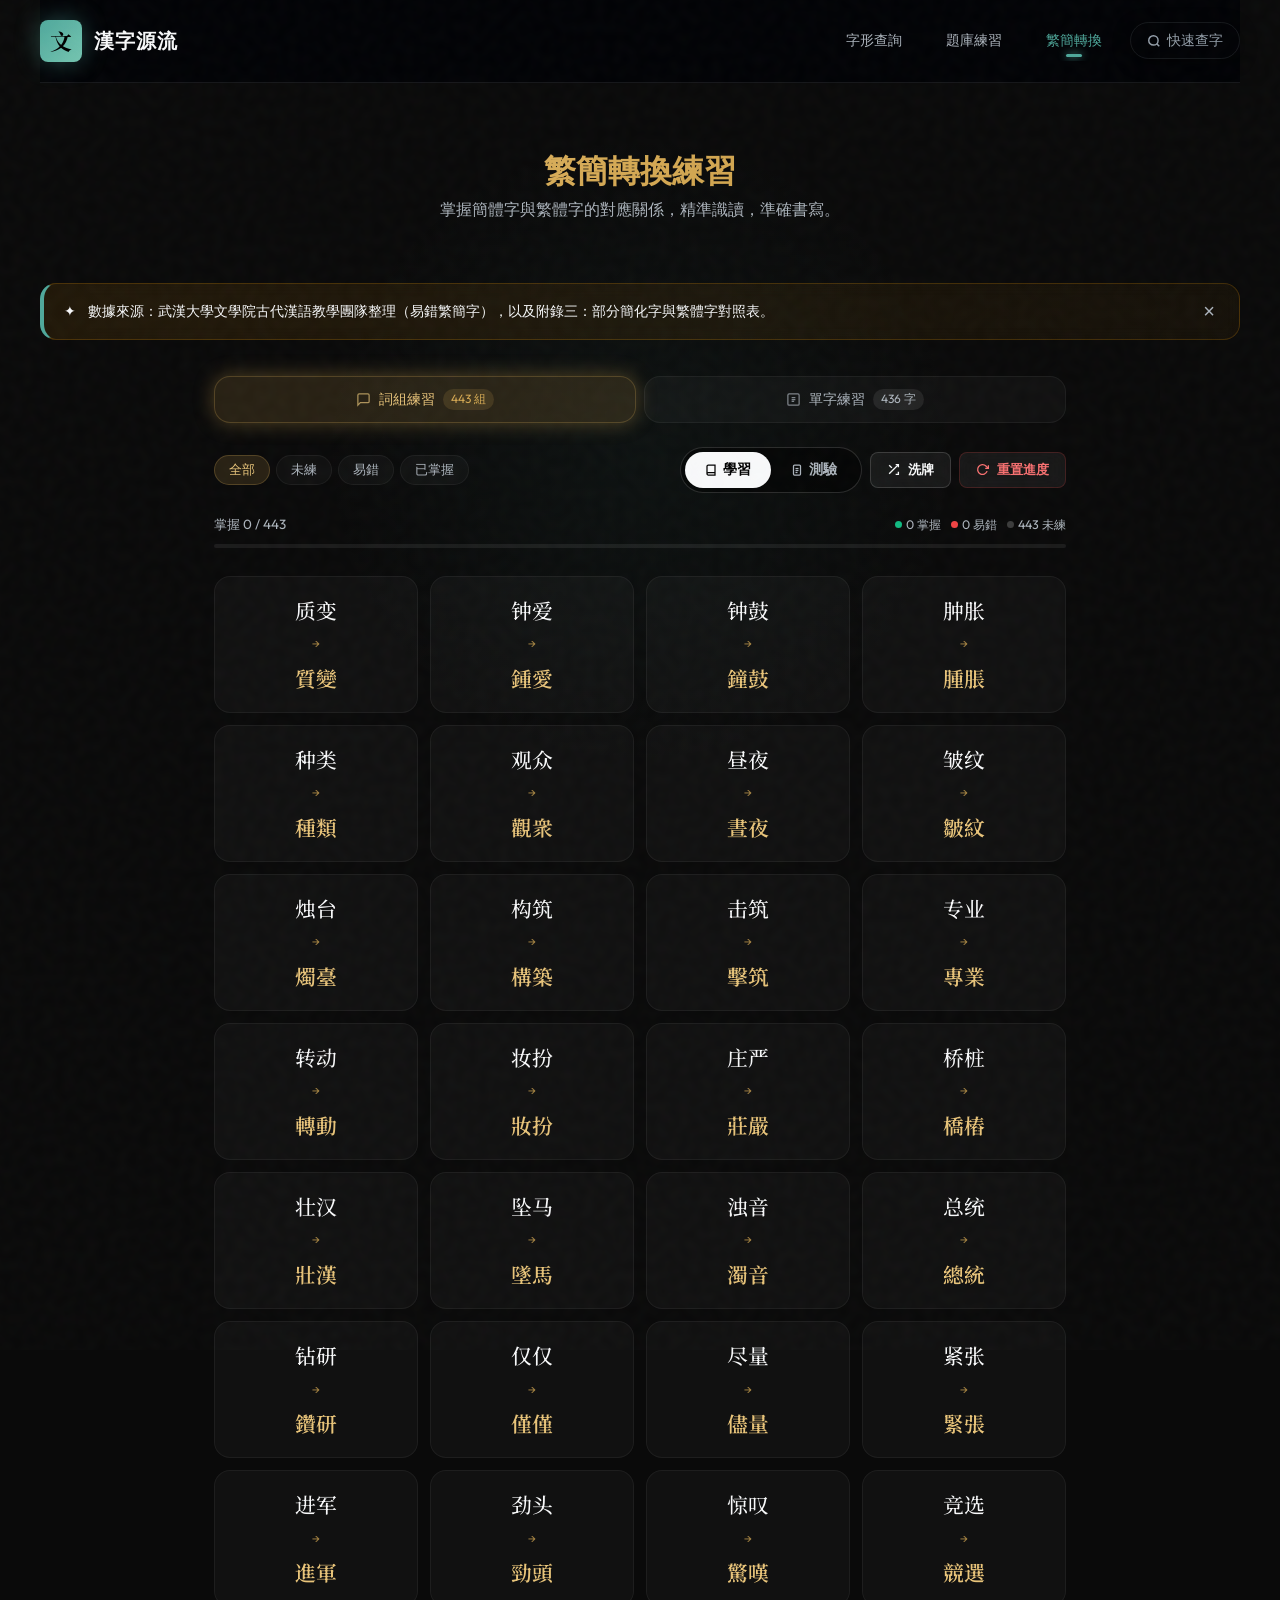
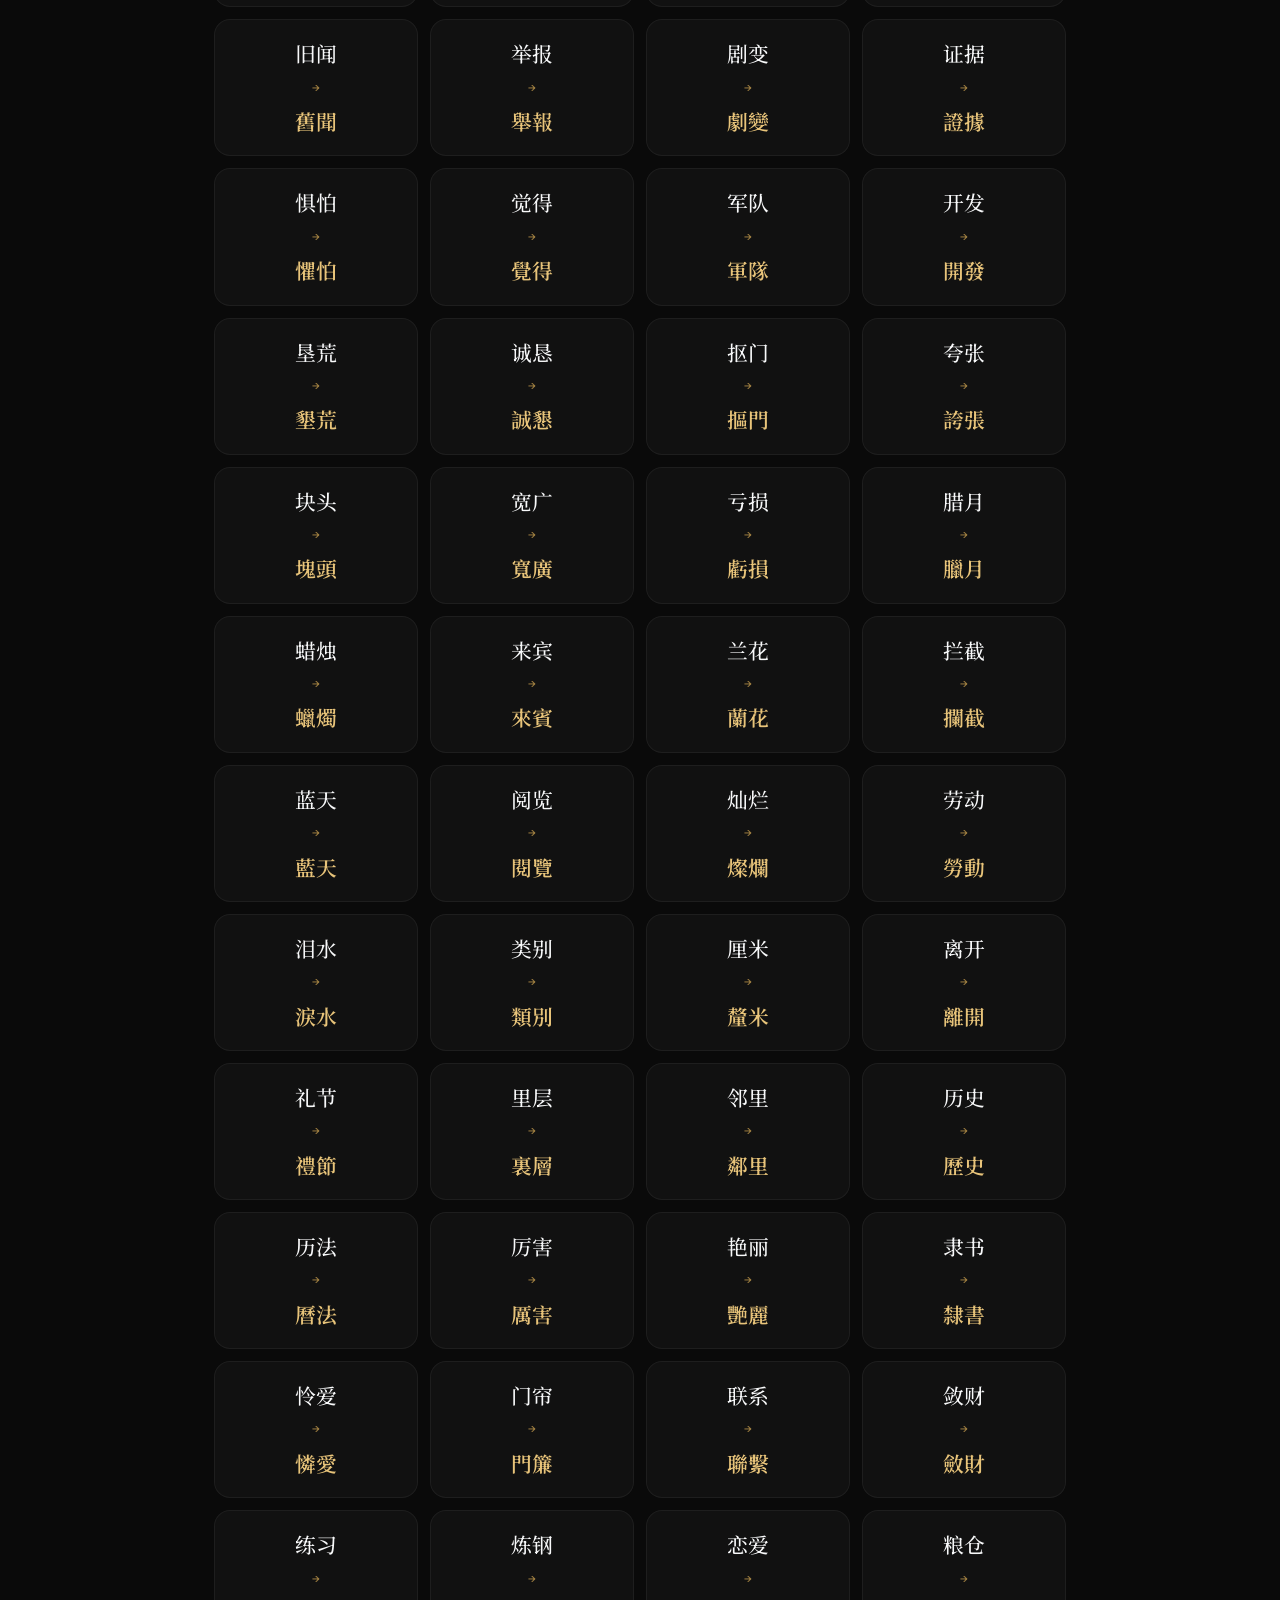
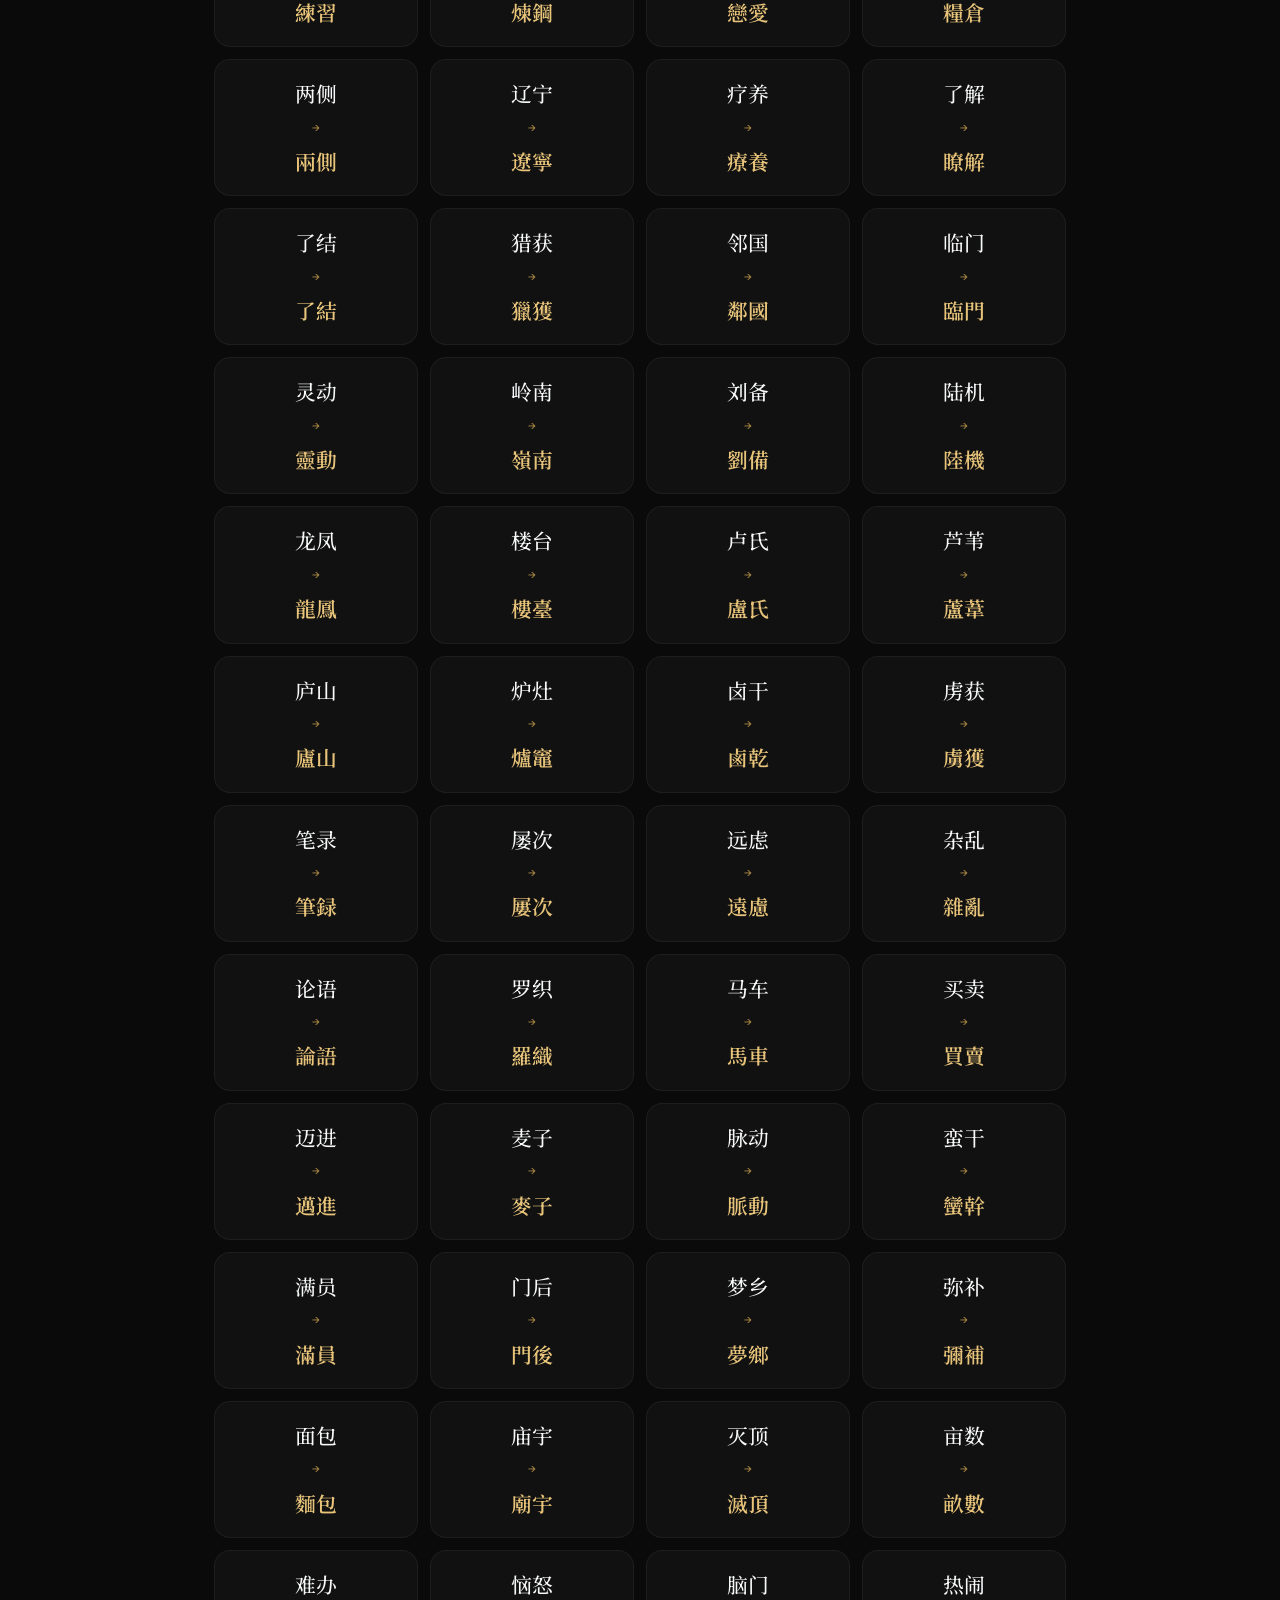
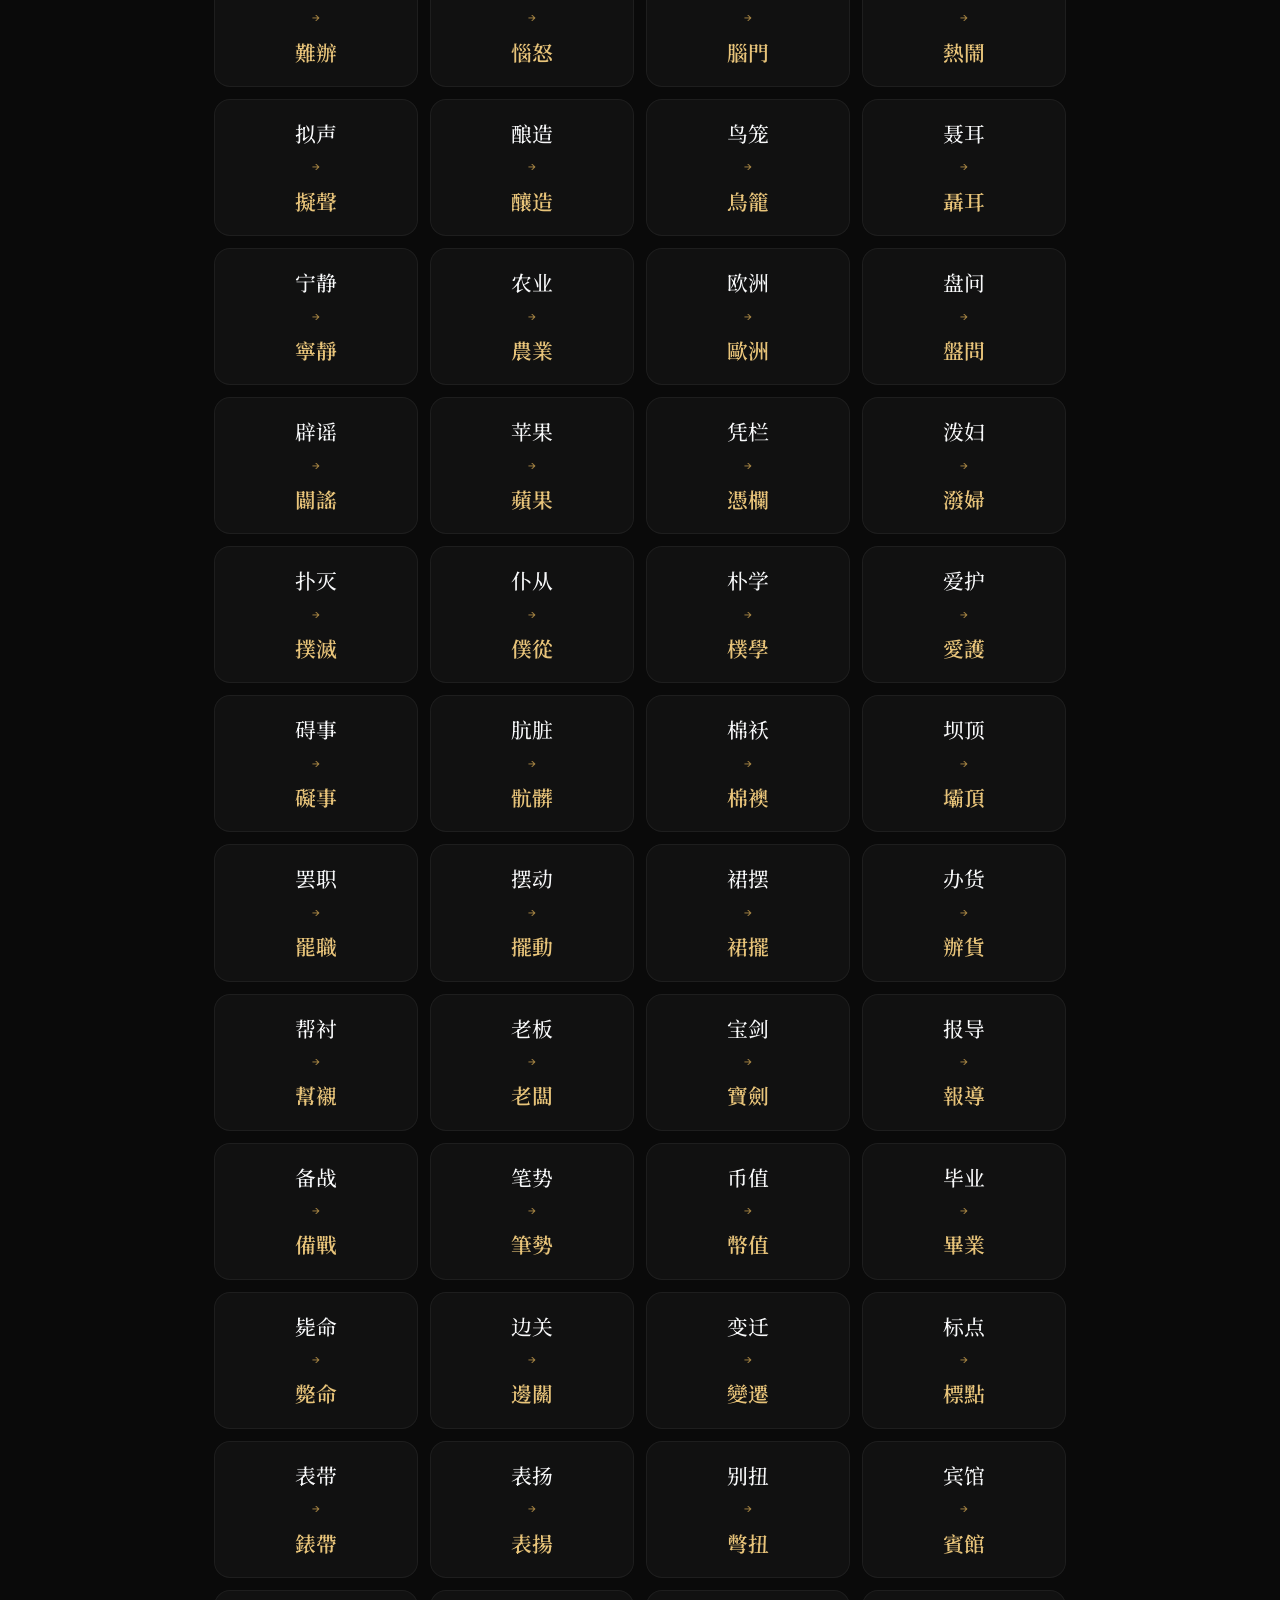
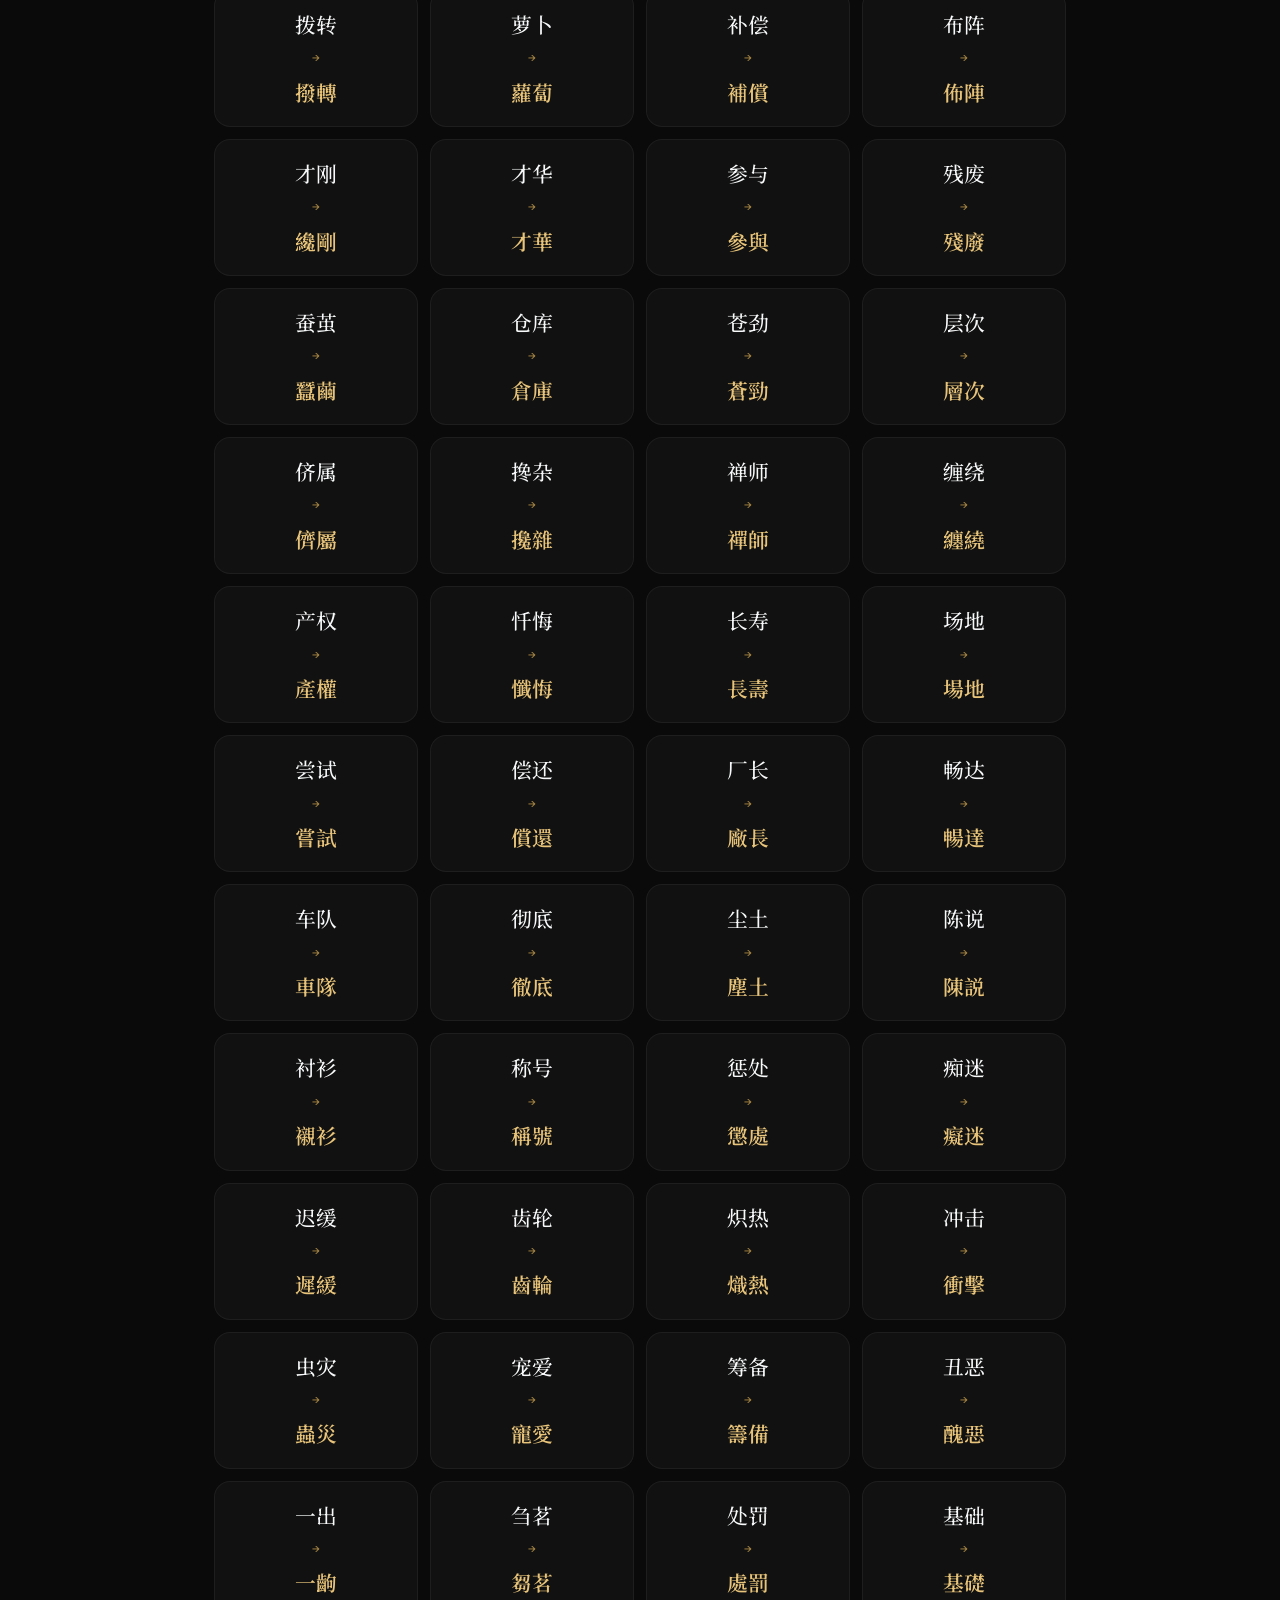
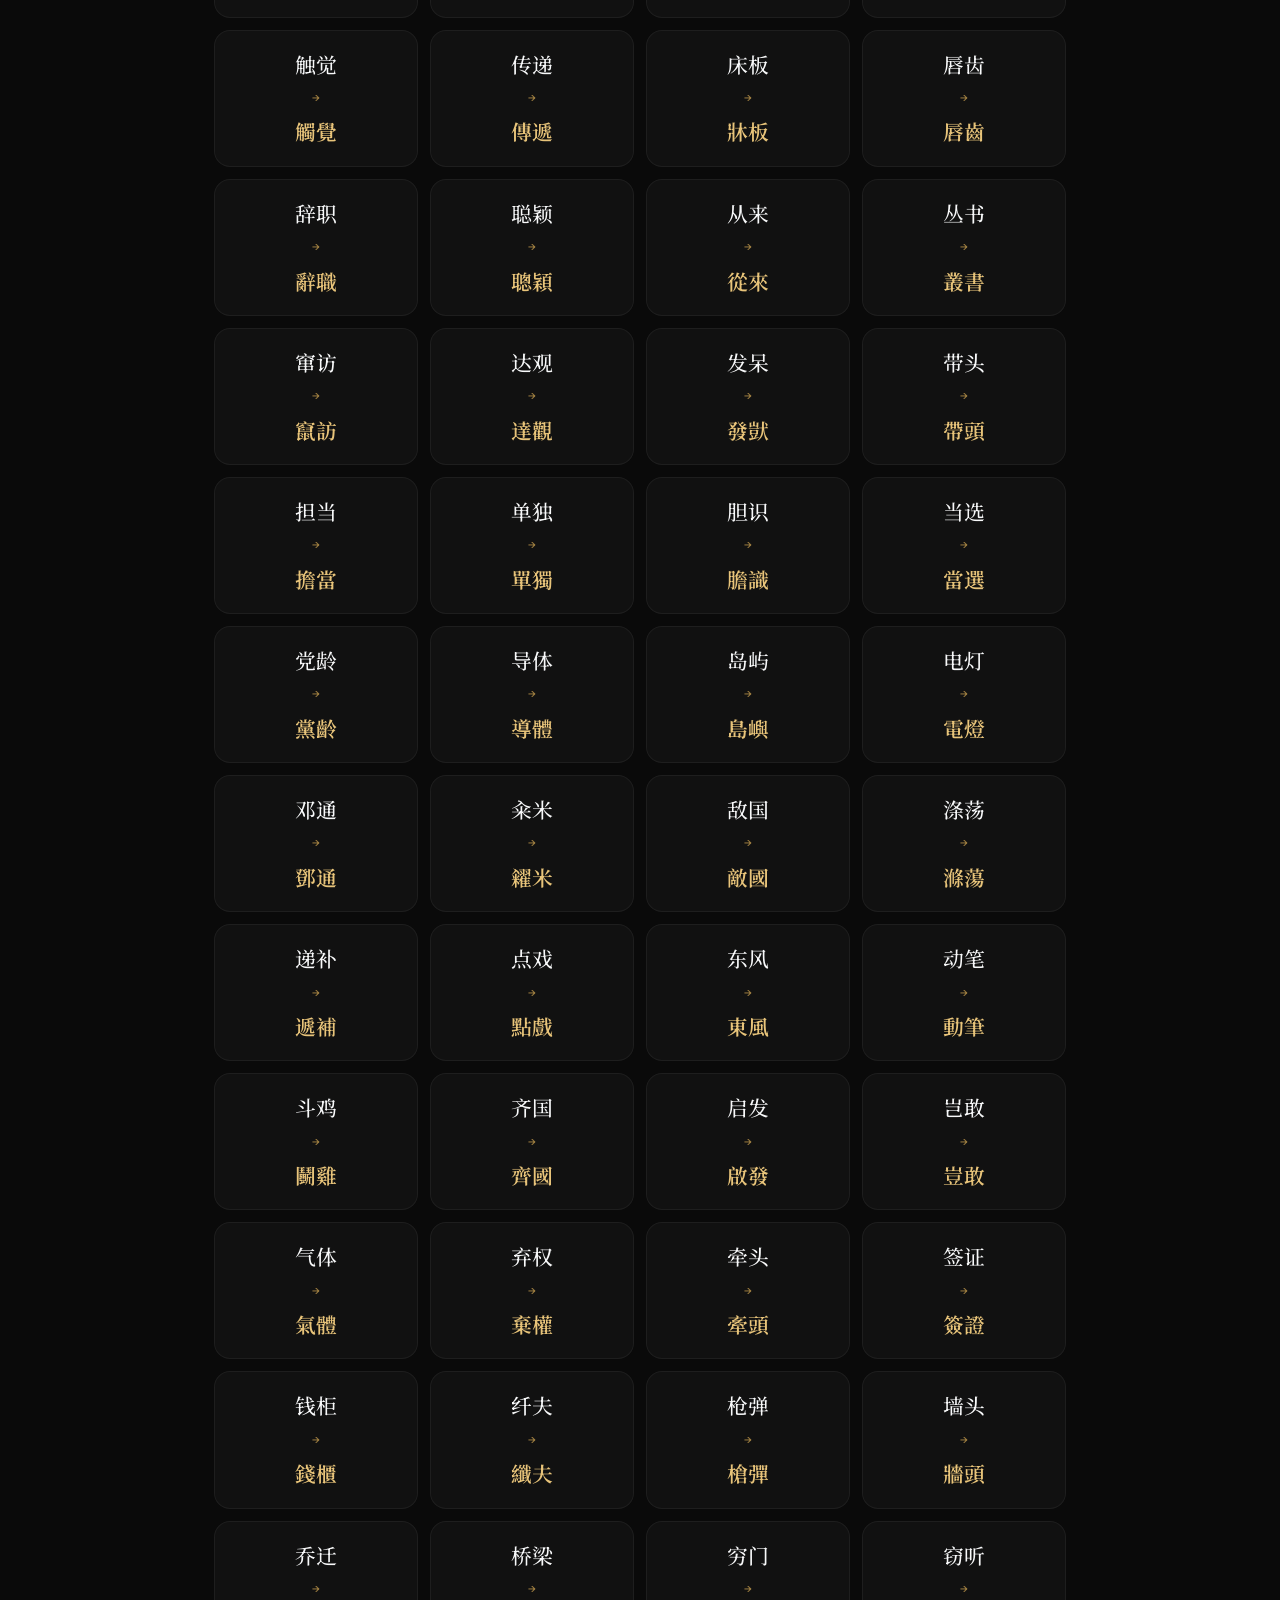
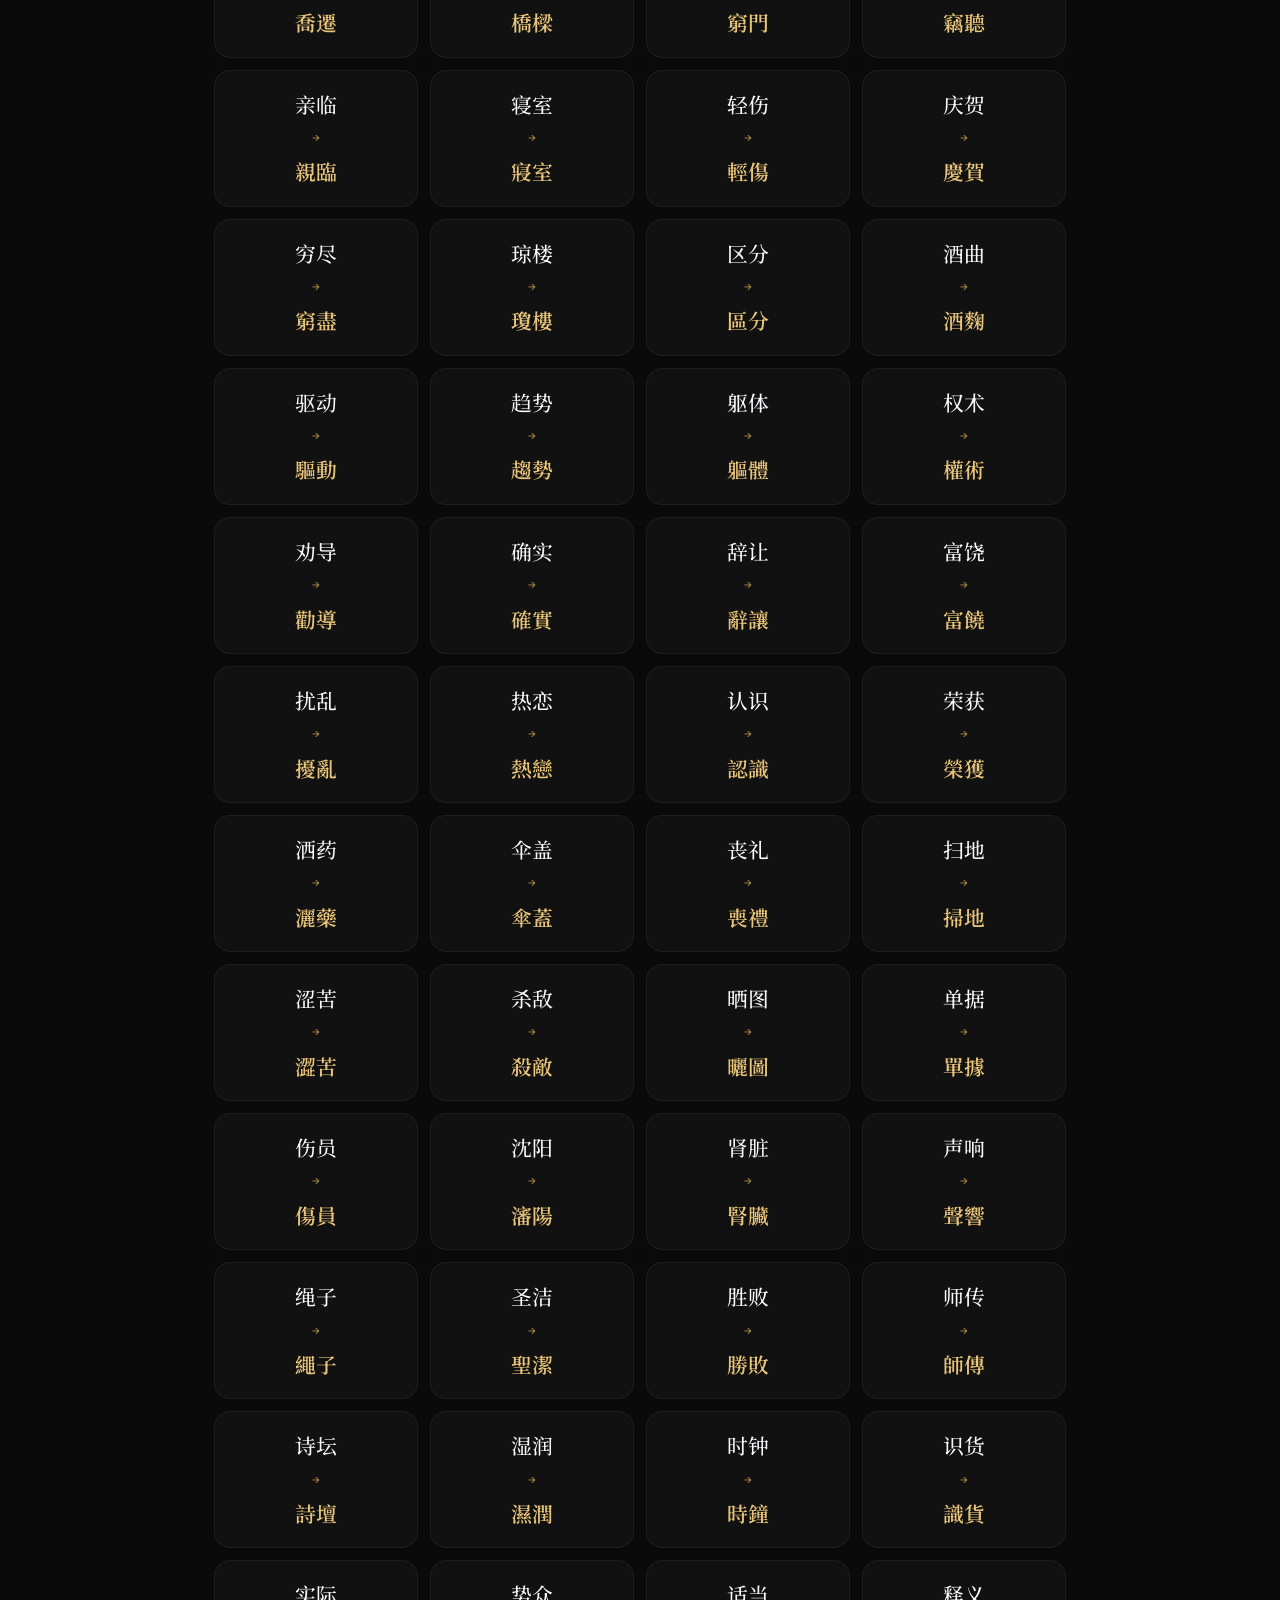
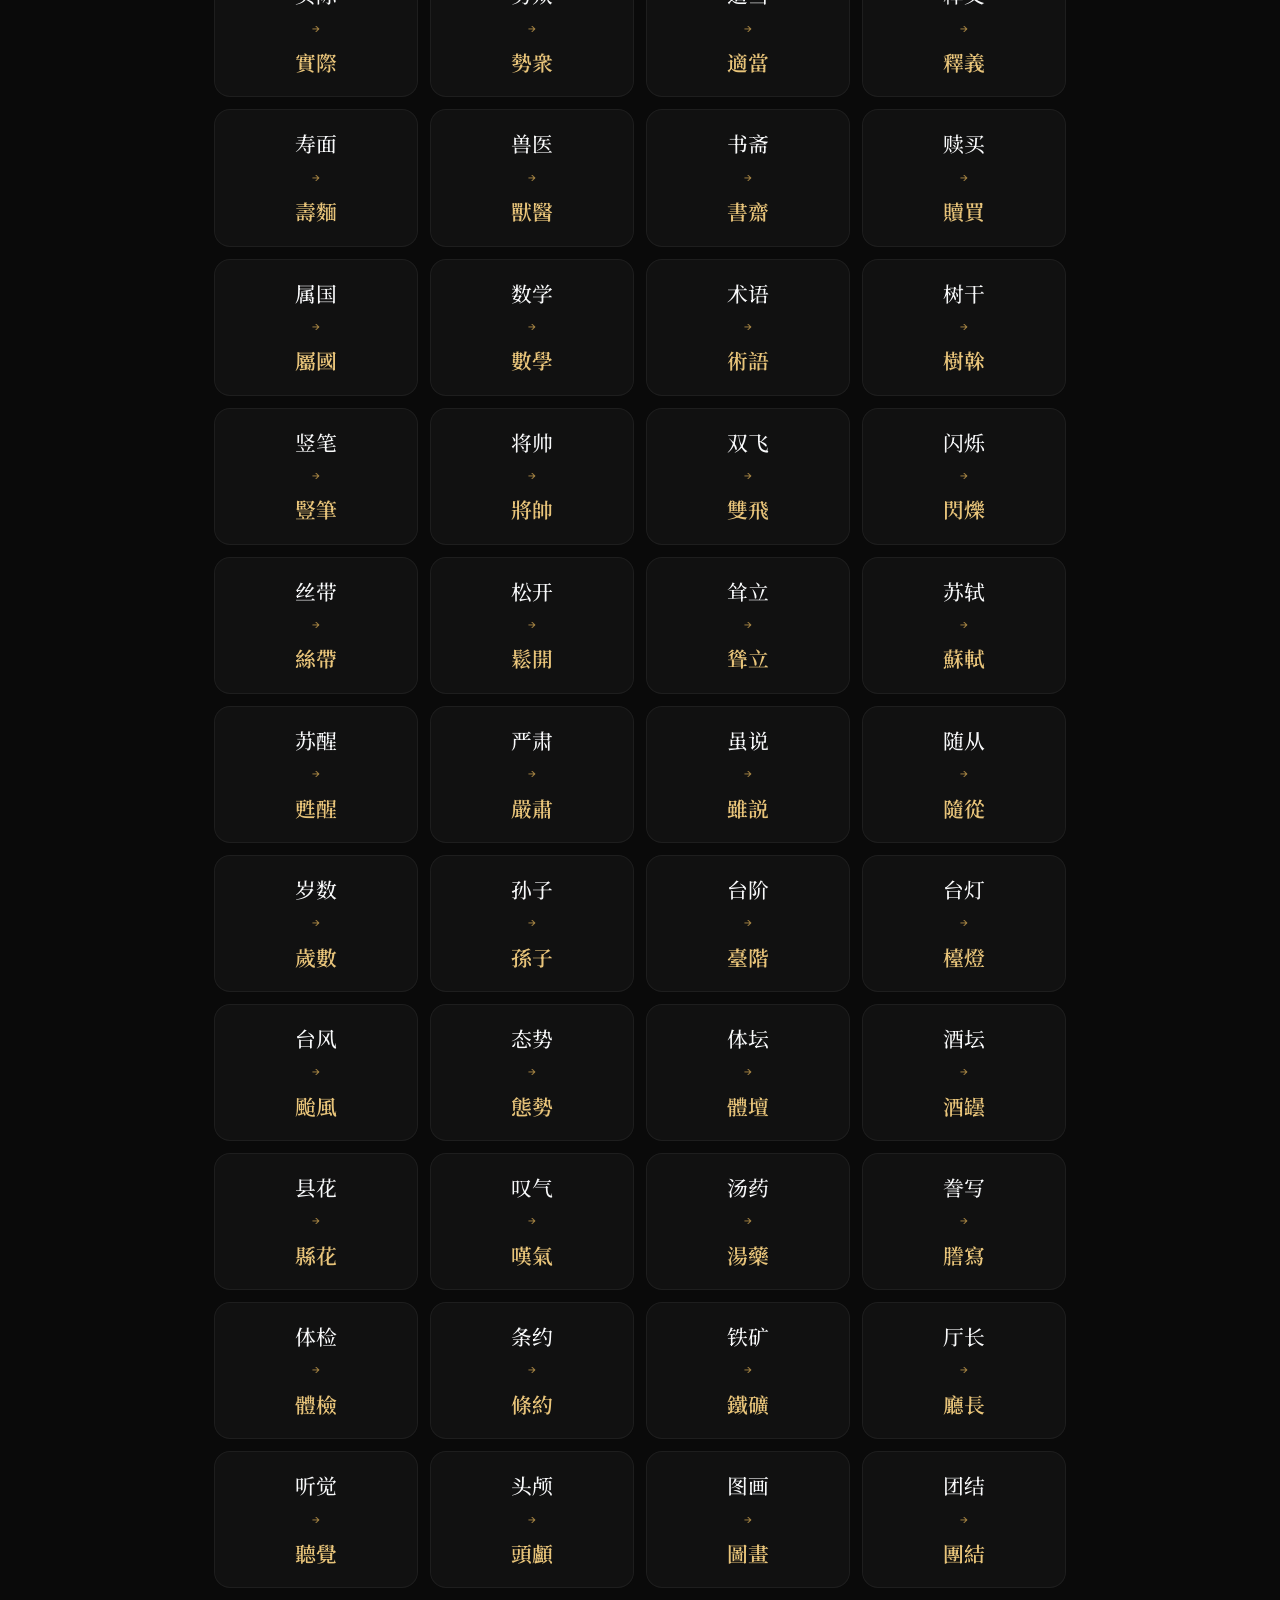
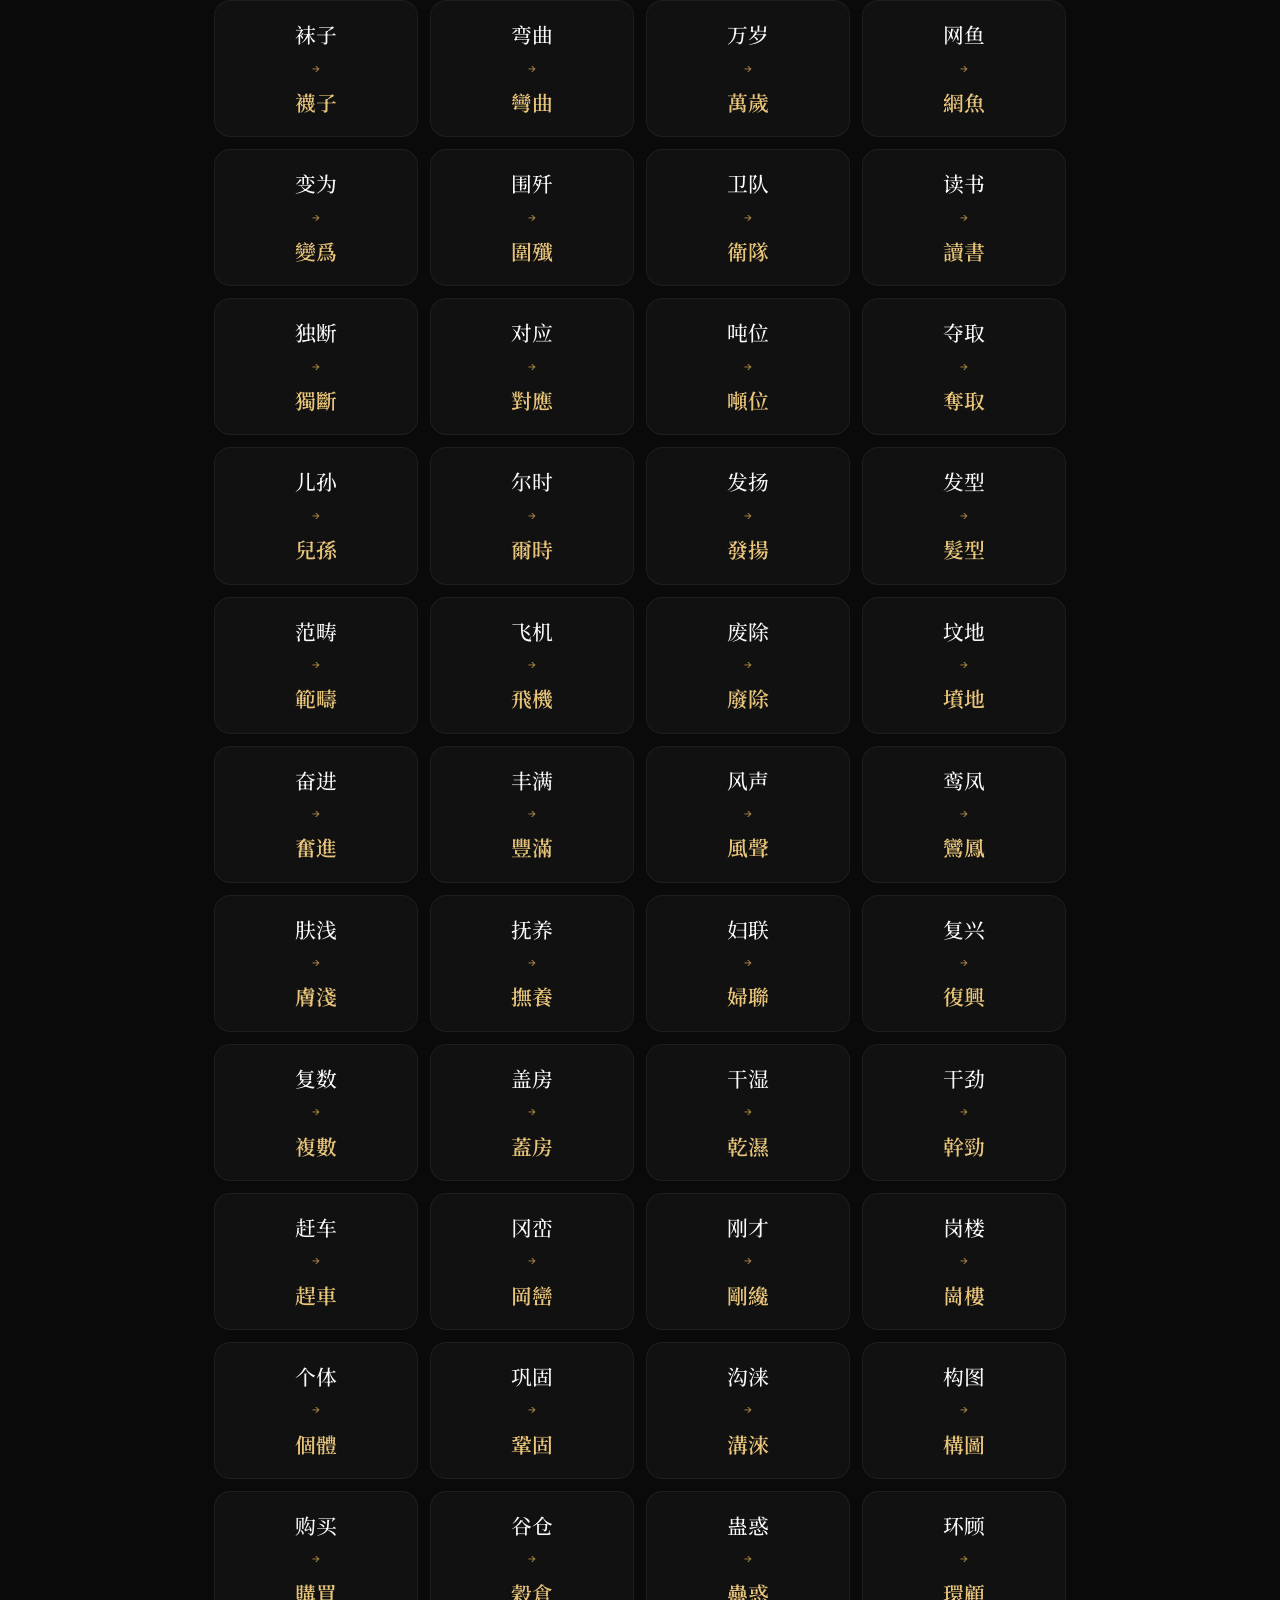
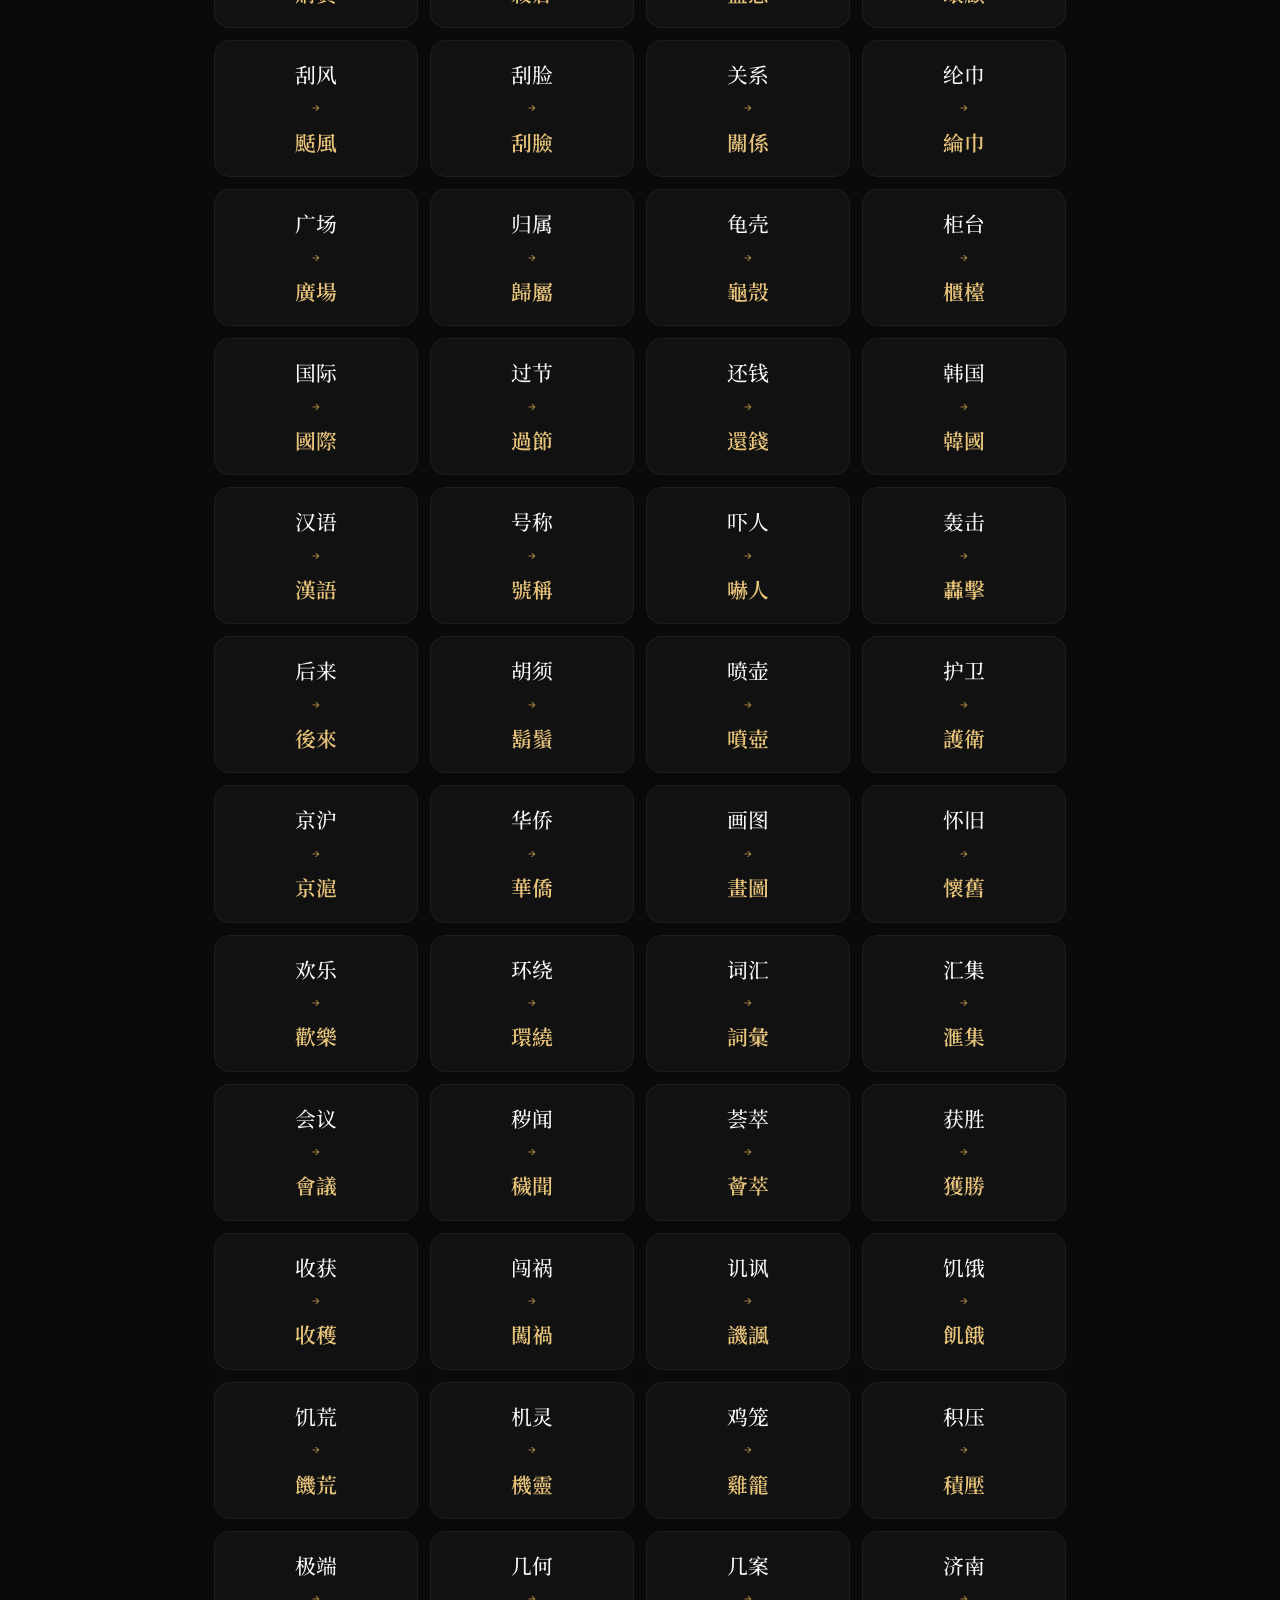
==== convert.html @ 69df3295 "feat: 新增繁簡轉換練習模塊 - 新增 convert.html：繁簡轉換練習主頁 - 新增 convert.css：琥珀金主題設計，延續博物館風格 - 新增 convert.js：完整互動邏輯（" ====
<!DOCTYPE html>
<html lang="zh-TW">
<head>
  <meta charset="UTF-8">
  <meta name="viewport" content="width=device-width, initial-scale=1.0">
  <meta name="view-transition" content="same-origin">
  <title>繁簡轉換 · 漢字源流</title>
  <meta name="description" content="練習簡體字與繁體字的對應關係，包括詞組轉換與單字轉換。數據來源：武漢大學文學院古代漢語教學團隊。">
  <link rel="preconnect" href="https://fonts.googleapis.com">
  <link rel="preconnect" href="https://fonts.gstatic.com" crossorigin>
  <link href="https://fonts.googleapis.com/css2?family=Noto+Serif+SC:wght@400;500;600;700&family=Outfit:wght@300;400;500;600;700&family=Inter:wght@300;400;500;600&display=swap" rel="stylesheet">
  <link rel="stylesheet" href="style.css?v=10">
  <link href="https://fonts.googleapis.com/css2?family=Zhi+Mang+Xing&display=swap" rel="stylesheet">
  <link rel="stylesheet" href="convert.css?v=1">
</head>
<body>
<main class="app">

  <!-- Navbar -->
  <nav class="navbar">
    <a href="index.html" class="navbar-brand">
      <div class="brand-icon">文</div>
      <span class="brand-text">漢字源流</span>
    </a>
    <div class="navbar-nav">
      <a href="index.html" class="nav-link">字形查詢</a>
      <a href="idioms.html" class="nav-link">題庫練習</a>
      <a href="convert.html" class="nav-link active">繁簡轉換</a>
      <button id="quickSearchBtn" class="btn-icon" title="快速查字 (Cmd+K / Ctrl+K)">
        <svg width="14" height="14" viewBox="0 0 24 24" fill="none" stroke="currentColor" stroke-width="2.5"><circle cx="11" cy="11" r="8"></circle><line x1="21" y1="21" x2="16.65" y2="16.65"></line></svg>
        快速查字
      </button>
    </div>
  </nav>

  <!-- Header -->
  <header class="page-header">
    <h1 class="page-title cvt-title">繁簡轉換練習</h1>
    <p class="page-subtitle">掌握簡體字與繁體字的對應關係，精準識讀，準確書寫。</p>
  </header>

  <!-- Notice Banner -->
  <div class="notice-banner" id="noticeBanner">
    <span>✦</span>
    <span class="notice-text">數據來源：武漢大學文學院古代漢語教學團隊整理（易錯繁簡字），以及附錄三：部分簡化字與繁體字對照表。</span>
    <button class="notice-close" onclick="this.parentElement.remove()">×</button>
  </div>

  <!-- Mode Tabs -->
  <div class="cvt-mode-tabs" id="modeTabs">
    <button class="cvt-mode-tab active" data-mode="phrase" id="phraseTab">
      <svg width="15" height="15" viewBox="0 0 24 24" fill="none" stroke="currentColor" stroke-width="2"><path d="M21 15a2 2 0 0 1-2 2H7l-4 4V5a2 2 0 0 1 2-2h14a2 2 0 0 1 2 2z"/></svg>
      詞組練習
      <span class="cvt-tab-count" id="phraseCount">—</span>
    </button>
    <button class="cvt-mode-tab" data-mode="char" id="charTab">
      <svg width="15" height="15" viewBox="0 0 24 24" fill="none" stroke="currentColor" stroke-width="2"><rect x="3" y="3" width="18" height="18" rx="2"/><path d="M9 9h6M9 12h6M9 15h4"/></svg>
      單字練習
      <span class="cvt-tab-count" id="charCount">—</span>
    </button>
  </div>

  <!-- Sub Controls -->
  <div class="cvt-controls" id="cvtControls">
    <div class="cvt-controls-left">
      <div class="cvt-filter-chips" id="filterChips">
        <button class="cvt-chip active" data-filter="all">全部</button>
        <button class="cvt-chip" data-filter="unseen">未練</button>
        <button class="cvt-chip" data-filter="wrong">易錯</button>
        <button class="cvt-chip" data-filter="mastered">已掌握</button>
      </div>
    </div>
    <div class="cvt-controls-right">
      <div class="mode-switch">
        <button id="learnModeBtn" class="mode-btn active">
          <svg width="12" height="12" viewBox="0 0 24 24" fill="none" stroke="currentColor" stroke-width="2.5"><path d="M4 19.5v-15A2.5 2.5 0 0 1 6.5 2H20v20H6.5a2.5 2.5 0 0 1 0-5H20"/></svg>
          學習
        </button>
        <button id="testModeBtn" class="mode-btn">
          <svg width="12" height="12" viewBox="0 0 24 24" fill="none" stroke="currentColor" stroke-width="2.5"><rect x="5" y="2" width="14" height="20" rx="2"/><line x1="9" y1="9" x2="15" y2="9"/><line x1="9" y1="13" x2="15" y2="13"/><line x1="9" y1="17" x2="13" y2="17"/></svg>
          測驗
        </button>
      </div>
      <button id="shuffleBtn" class="btn btn-sm">
        <svg width="13" height="13" viewBox="0 0 24 24" fill="none" stroke="currentColor" stroke-width="2.5"><polyline points="16 3 21 3 21 8"/><line x1="4" y1="20" x2="21" y2="3"/><polyline points="21 16 21 21 16 21"/><line x1="4" y1="4" x2="9" y2="9"/></svg>
        洗牌
      </button>
      <button id="resetProgressBtn" class="btn btn-sm btn-danger-ghost">
        <svg width="13" height="13" viewBox="0 0 24 24" fill="none" stroke="currentColor" stroke-width="2.5"><polyline points="23 4 23 10 17 10"/><path d="M20.49 15a9 9 0 1 1-2.12-9.36L23 10"/></svg>
        重置進度
      </button>
    </div>
  </div>

  <!-- Progress Bar Area -->
  <div class="cvt-progress-area" id="progressArea">
    <div class="cvt-progress-bar-wrap">
      <div class="cvt-progress-label">
        <span id="progressText">掌握 0 / 0</span>
        <span class="cvt-progress-badges" id="progressBadges"></span>
      </div>
      <div class="cvt-progress-track">
        <div class="cvt-progress-fill" id="progressFill" style="width:0%"></div>
      </div>
    </div>
  </div>

  <!-- Quiz Card Area -->
  <section class="cvt-quiz-section" id="quizSection" style="display:none">
    <div class="cvt-card" id="quizCard">
      <!-- Dynamically rendered -->
    </div>
    <div class="cvt-card-nav">
      <button class="btn btn-sm" id="prevCardBtn">
        <svg width="14" height="14" viewBox="0 0 24 24" fill="none" stroke="currentColor" stroke-width="2.5"><path d="M19 12H5M12 5l-7 7 7 7"/></svg>
        上一題
      </button>
      <span class="cvt-card-counter" id="cardCounter">1 / 1</span>
      <button class="btn btn-sm" id="nextCardBtn">
        下一題
        <svg width="14" height="14" viewBox="0 0 24 24" fill="none" stroke="currentColor" stroke-width="2.5"><path d="M5 12h14M12 5l7 7-7 7"/></svg>
      </button>
    </div>
  </section>

  <!-- Browse Grid (Learning mode) -->
  <section class="cvt-grid-section" id="gridSection">
    <div class="cvt-grid" id="cvtGrid">
      <!-- Cards rendered here -->
    </div>
    <div class="cvt-empty" id="cvtEmpty" style="display:none">
      <div class="cvt-empty-icon">🎉</div>
      <p>此篩選條件下暫無詞條</p>
      <button class="btn btn-sm" onclick="document.querySelector('[data-filter=all]').click()">顯示全部</button>
    </div>
  </section>

  <!-- Session Summary (Test mode end) -->
  <div class="cvt-summary" id="cvtSummary" style="display:none">
    <div class="cvt-summary-inner">
      <div class="cvt-summary-icon">📊</div>
      <h2>本輪測驗結果</h2>
      <div class="cvt-summary-stats" id="summaryStats"></div>
      <div class="cvt-summary-actions">
        <button class="btn btn-primary" id="retryWrongBtn">只練易錯</button>
        <button class="btn btn-sm" id="restartBtn">重新開始</button>
      </div>
    </div>
  </div>

  <footer class="site-footer">
    <p>詞組數據來源：武漢大學文學院古代漢語教學團隊整理（易錯繁簡字）<br>
    單字數據來源：附錄三：部分簡化字與繁體字對照表。本工具僅供學習與交流。</p>
  </footer>

</main>

<!-- Global Quick Search Modal -->
<div id="quickSearchModal" class="quick-search-overlay" style="display: none;">
  <div class="quick-search-container">
    <div class="quick-search-header">
      <svg width="20" height="20" viewBox="0 0 24 24" fill="none" stroke="currentColor" stroke-width="2"><circle cx="11" cy="11" r="8"></circle><line x1="21" y1="21" x2="16.65" y2="16.65"></line></svg>
      <input type="text" id="quickSearchInput" class="quick-search-input" placeholder="輸入單字快速查詢... (ESC 關閉)" maxlength="1" autocomplete="off">
      <button id="closeQuickSearchBtn" class="close-search-btn" title="關閉">
        <svg width="24" height="24" viewBox="0 0 24 24" fill="none" stroke="currentColor" stroke-width="2"><line x1="18" y1="6" x2="6" y2="18"></line><line x1="6" y1="6" x2="18" y2="18"></line></svg>
      </button>
    </div>
    <div id="quickSearchResults" class="quick-search-results"></div>
  </div>
</div>

<script src="convert_data.js" defer></script>
<script src="convert.js?v=1" defer></script>
<script src="quick-search.js?v=2" defer></script>
<script>
  if ('serviceWorker' in navigator) {
    navigator.serviceWorker.getRegistrations().then(function(registrations) {
      for(let registration of registrations) {
        registration.unregister();
      }
    });
  }
</script>
</body>
</html>
---- style.css ----
/* ══════════════════════════════════════════════════════════
   漢字源流 · Design System v3
   Modern Digital Museum & Glassmorphism
   ══════════════════════════════════════════════════════════ */

@import url('https://fonts.googleapis.com/css2?family=Noto+Serif+SC:wght@400;500;600;700&family=Outfit:wght@300;400;500;600;700&family=Inter:wght@300;400;500;600&display=swap');

/* ── Tokens ─────────────────────────────────────────────── */
:root {
  /* 鼠标全局白圈暗灰底 */
  --custom-cursor: url("data:image/svg+xml,%3Csvg xmlns='http://www.w3.org/2000/svg' width='24' height='24' viewBox='0 0 24 24'%3E%3Ccircle cx='12' cy='12' r='8' fill='rgba(60, 60, 60, 0.6)' stroke='white' stroke-width='2'/%3E%3C/svg%3E") 12 12, auto;
  --custom-cursor-pointer: url("data:image/svg+xml,%3Csvg xmlns='http://www.w3.org/2000/svg' width='24' height='24' viewBox='0 0 24 24'%3E%3Ccircle cx='12' cy='12' r='6' fill='rgba(200, 200, 200, 0.8)' stroke='white' stroke-width='2'/%3E%3C/svg%3E") 12 12, pointer;
  
  --bg:            #0A0A0A;
  --surface:       rgba(255, 255, 255, 0.03);
  --surface-2:     rgba(255, 255, 255, 0.06);
  --surface-3:     rgba(255, 255, 255, 0.1);
  --bg-primary: #0A0A0A;
  --bg-secondary: rgba(20, 20, 20, 0.6);
  --bg-glass: rgba(255, 255, 255, 0.03);
  --bg-glass-hover: rgba(255, 255, 255, 0.08);
  --border-glass: rgba(255, 255, 255, 0.05);
  --border-focus: rgba(255, 255, 255, 0.15);
  --text-primary: #F8F9FA;
  --text-secondary: #ADB5BD;
  --ink:           #F8F9FA;
  --ink-2:         #E9ECEF;
  --muted:         #ADB5BD;
  --line:          rgba(255, 255, 255, 0.08);
  --line-strong:   rgba(255, 255, 255, 0.15);
  --hover:         rgba(255, 255, 255, 0.05);
  --accent:        #4FA89B; /* 翠玉色 Tranquil Jade */
  --accent-2:      #75C5B1;
  --accent-soft:   rgba(79, 168, 155, 0.15);
  --accent-glow:   rgba(79, 168, 155, 0.4);
  --green:         #10B981;
  --green-soft:    rgba(16, 185, 129, 0.15);
  --red:           #EF4444;
  --red-soft:      rgba(239, 68, 68, 0.15);
  --shadow-xs:     0 2px 8px rgba(0,0,0,0.4);
  --shadow-sm:     0 4px 16px rgba(0,0,0,0.5);
  --shadow-md:     0 12px 32px rgba(0,0,0,0.6);
  --shadow-lg:     0 24px 64px rgba(0,0,0,0.8);
  --shadow-glow:   0 0 24px var(--accent-glow);
  --r-sm:   8px;
  --r-md:   16px;
  --r-lg:   24px;
  --r-xl:   32px;
  --ease:   cubic-bezier(0.16,1,0.3,1);
  --ease-elastic: cubic-bezier(0.34, 1.56, 0.64, 1);
  --font-serif: 'Noto Serif SC', 'Songti SC', 'SimSun', serif;
  --font-sans:  'Outfit', 'Inter', system-ui, -apple-system, sans-serif;
  color-scheme: dark;
}

/* ── Reset ─────────────────────────────────────────────── */
*,*::before,*::after{box-sizing:border-box;margin:0;padding:0}
html{-webkit-text-size-adjust:100%;scroll-behavior:smooth}
body{
  font-family:var(--font-sans);
  background:var(--bg);
  background-image: 
    radial-gradient(circle 800px at var(--mouse-x, 50%) var(--mouse-y, 50%), rgba(79, 168, 155, 0.05), transparent 40%);
  background-attachment: fixed;
  color:var(--ink);
  min-height:100vh;
  line-height:1.7;
  -webkit-font-smoothing:antialiased;
  -moz-osx-font-smoothing: grayscale;
  cursor: var(--custom-cursor);
}

/* 博物館沉浸感：石刻紙張噪點材質 (Noise Texture) */
body::before {
  content: "";
  position: fixed;
  inset: -50%;
  z-index: 9999;
  pointer-events: none;
  /* Reduced numOctaves from 3 to 1 for massive performance boost */
  background-image: url("data:image/svg+xml,%3Csvg viewBox='0 0 200 200' xmlns='http://www.w3.org/2000/svg'%3E%3Cfilter id='noiseFilter'%3E%3CfeTurbulence type='fractalNoise' baseFrequency='0.85' numOctaves='1' stitchTiles='stitch'/%3E%3C/filter%3E%3Crect width='100%25' height='100%25' filter='url(%23noiseFilter)'/%3E%3C/svg%3E");
  opacity: 0.03;
  /* Hardware acceleration to prevent scroll jank */
  will-change: transform;
  transform: translateZ(0);
}

a, button, .interactive {
  cursor: var(--custom-cursor-pointer) !important;
}

/* ── Layout ─────────────────────────────────────────────── */
.app{
  width:min(1200px,calc(100vw - 40px));
  margin:0 auto;
  padding:0 0 100px;
}

/* ── Navbar ─────────────────────────────────────────────── */
.navbar{
  display:flex;
  align-items:center;
  justify-content:space-between;
  padding:20px 0;
  margin-bottom:60px;
  border-bottom:1px solid var(--line);
  position: sticky;
  top: 0;
  z-index: 100;
  background: oklch(10% 0.01 250 / 0.85);
  backdrop-filter: blur(16px) saturate(1.2);
  -webkit-backdrop-filter: blur(16px) saturate(1.2);
}
.navbar-brand{
  display:flex;align-items:center;gap:12px;text-decoration:none;
  transition: transform 0.3s var(--ease-elastic);
}
.navbar-brand:hover {
  transform: scale(1.05);
}
.brand-icon{
  width:42px;height:42px;
  background:linear-gradient(135deg,var(--accent) 0%,var(--accent-2) 100%);
  border-radius:var(--r-sm);
  display:flex;align-items:center;justify-content:center;
  font-family: var(--font-serif);
  font-size:22px;color:#000;font-weight:700;
  box-shadow:var(--shadow-glow);
  flex-shrink:0;
}
.brand-text{
  font-size:20px;font-weight:600;color:var(--ink);
  letter-spacing:1px;
}
.navbar-nav{display:flex;gap:12px;align-items:center;}
.nav-link{
  font-size:14px;font-weight:500;
  color:var(--muted);text-decoration:none;
  padding:8px 16px;border-radius:20px;
  transition:all 0.3s var(--ease);
  position: relative;
  overflow: hidden;
}
.nav-link::before {
  content: '';
  position: absolute; inset: 0;
  background: var(--surface-3);
  border-radius: 20px;
  opacity: 0;
  transition: opacity 0.3s var(--ease);
  z-index: -1;
}
.nav-link:hover{color:var(--ink);}
.nav-link:hover::before{opacity: 1;}
.nav-link.active{
  color:var(--accent);
}
.nav-link.active::after {
  content: '';
  position: absolute; bottom: 4px; left: 50%; transform: translateX(-50%);
  width: 16px; height: 3px; border-radius: 2px;
  background: var(--accent);
  box-shadow: 0 0 8px var(--accent);
}

/* ── Page Header & Museum Effect ─────────────────────────────────────────── */
.page-header{margin-bottom:60px; text-align: center; animation: fadeDown 0.8s var(--ease) both; position: relative; z-index: 2;}

.museum-title {
  position: relative;
  display: flex;
  justify-content: center;
  align-items: center;
  flex-wrap: wrap;
  gap: 15px;
  padding: 40px 0;
  margin-bottom: 16px;
}

/* 聚光灯效果 (Museum spotlight) */
.museum-title::before {
  content: "";
  position: absolute;
  top: -60px;
  left: 50%;
  transform: translateX(-50%);
  width: 150%;
  height: 250px;
  background: radial-gradient(ellipse at top center, rgba(230, 205, 160, 0.12) 0%, rgba(230, 205, 160, 0) 65%);
  pointer-events: none;
  z-index: 0;
}

/* 底部反光 (Floor reflection) */
.museum-title::after {
  content: "";
  position: absolute;
  bottom: -10px;
  left: 50%;
  transform: translateX(-50%);
  width: 70%;
  height: 25px;
  background: radial-gradient(ellipse at center, rgba(160, 130, 80, 0.15) 0%, transparent 70%);
  pointer-events: none;
  z-index: 0;
}

@keyframes floatBreathe {
  0%, 100% { transform: translateY(0); }
  50% { transform: translateY(-8px); }
}

.ancient-chars {
  display: flex;
  gap: 8px;
  z-index: 1;
  animation: floatBreathe 4s ease-in-out infinite;
}

/* 烫金质感甲骨文与现代文字容器 */
.char-container {
  position: relative;
  width: clamp(50px, 10vw, 75px);
  height: clamp(50px, 10vw, 75px);
  display: flex;
  justify-content: center;
  align-items: center;
}

.char-bone {
  position: absolute;
  inset: 0;
  background: linear-gradient(135deg, #7A5C22 0%, #D4AF37 35%, #F4E3A6 50%, #B8860B 65%, #664916 100%);
  -webkit-mask-image: var(--bg-image);
  -webkit-mask-size: contain;
  -webkit-mask-repeat: no-repeat;
  -webkit-mask-position: center;
  mask-image: var(--bg-image);
  mask-size: contain;
  mask-repeat: no-repeat;
  mask-position: center;
  filter: drop-shadow(0 6px 12px rgba(0,0,0,0.85)) drop-shadow(0 0 10px rgba(212, 175, 55, 0.15));
  transition: opacity 0.3s ease, transform 0.4s cubic-bezier(0.175, 0.885, 0.32, 1.275), filter 0.4s ease;
  opacity: 1;
}

.char-modern {
  position: absolute;
  font-family: 'Kaiti TC', 'BiauKai', 'DFKai-SB', 'KaiTi', 'STKaiti', 'Noto Serif SC', serif;
  font-size: clamp(40px, 9vw, 65px);
  color: #D4AF37;
  background: linear-gradient(135deg, #7A5C22 0%, #D4AF37 35%, #F4E3A6 50%, #B8860B 65%, #664916 100%);
  -webkit-background-clip: text;
  -webkit-text-fill-color: transparent;
  filter: drop-shadow(0 4px 8px rgba(0,0,0,0.8));
  opacity: 0;
  transform: scale(0.8);
  transition: opacity 0.3s ease, transform 0.3s cubic-bezier(0.175, 0.885, 0.32, 1.275);
  pointer-events: none; /* Let hover trigger on container */
}

/* Hover effect on the bone (if not revealed) */
.char-container:hover .char-bone {
  transform: scale(1.15) translateY(-5px);
  filter: drop-shadow(0 12px 18px rgba(0,0,0,0.95)) drop-shadow(0 0 20px rgba(212, 175, 55, 0.4));
}

/* Revealed state triggered by JS proximity */
.char-container.revealed .char-bone {
  opacity: 0;
  transform: scale(1.2);
}

.char-container.revealed .char-modern {
  opacity: 1;
  transform: scale(1);
}

.page-subtitle{
  font-size: 16px;
  color: var(--muted);
  max-width: 600px;
  line-height: 1.6;
  margin: 0 auto;
  text-wrap: balance;
}

/* ── Buttons ─────────────────────────────────────────────── */
.btn{
  font-family:var(--font-sans);font-size:14px;font-weight:600;
  height:48px;padding:0 24px;border-radius:var(--r-md);
  border:1px solid var(--line-strong);
  background:var(--surface-2);color:var(--ink);
  cursor:pointer;
  display:inline-flex;align-items:center;justify-content:center;gap:8px;
  transition:all 0.3s var(--ease-elastic);
  backdrop-filter: blur(12px);
  -webkit-backdrop-filter: blur(12px);
  text-decoration:none;white-space:nowrap;
}
.btn:hover{
  border-color:var(--ink);
  background: var(--surface-3);
  transform:translateY(-3px);
  box-shadow:var(--shadow-sm);
}
.btn:active{transform:translateY(-1px);}
.btn-primary{
  background:linear-gradient(135deg, var(--accent), var(--accent-2));
  color:#000;border:none;
  box-shadow: 0 4px 16px rgba(245, 158, 11, 0.3);
}
.btn-primary:hover{
  background:linear-gradient(135deg, var(--accent-2), #FDE68A);
  color:#000;
  box-shadow: 0 8px 24px rgba(245, 158, 11, 0.5);
}
.btn-accent{
  background:rgba(245,158,11,0.15);
  color:var(--accent);
  border: 1px solid rgba(245,158,11,0.3);
}
.btn-accent:hover{
  background:rgba(245,158,11,0.25);
  border-color: var(--accent);
  color:var(--accent-2);
  box-shadow: 0 0 16px rgba(245, 158, 11, 0.2);
}
.btn-sm{height:36px;padding:0 16px;font-size:13px;border-radius:var(--r-sm);}
.btn-ghost{background:transparent;border-color:transparent;box-shadow:none;color:var(--muted);}
.btn-ghost:hover{background:var(--surface-2);color:var(--ink); transform:none;}

/* ── Hero Search ────────────────────────────────────────── */
.search-box{
  margin: 0 auto 60px;
  max-width: 800px;
  transition: all 0.5s var(--ease);
  position: relative;
  z-index: 10;
  animation: scaleUp 0.8s var(--ease) both 0.2s;
}
.search-input-row{
  position: relative;
  display:flex;
  align-items: center;
  border-radius:var(--r-lg);
  background: rgba(20, 20, 20, 0.6);
  backdrop-filter: blur(24px);
  -webkit-backdrop-filter: blur(24px);
  border: 1px solid var(--line-strong);
  box-shadow: 0 16px 40px rgba(0,0,0,0.5), inset 0 1px 0 rgba(255,255,255,0.1);
  padding: 8px;
  transition: all 0.3s var(--ease);
}
.search-input-row:focus-within {
  border-color: var(--accent);
  box-shadow: 0 0 0 1px var(--accent), 0 20px 48px rgba(0,0,0,0.6), 0 0 32px var(--accent-glow);
  transform: translateY(-2px);
}
#searchInput{
  flex:1;
  font-family:var(--font-serif);
  font-size:22px;
  padding:16px 24px;
  background: transparent;
  border: none;
  color:var(--ink);
  outline:none;
}
#searchInput::placeholder{color:var(--muted); font-family: var(--font-sans); font-weight: 300; font-size: 18px;}
.search-hint{
  font-size:14px;color:var(--muted);
  margin-top:16px;text-align: center;
  opacity: 0.8;
}

/* ── Tier Tabs ──────────────────────────────────────────── */
.tier-tabs{
  display:flex;gap:12px;flex-wrap:wrap;
  margin-bottom:32px;
  background: rgba(0,0,0,0.3);
  padding: 8px;
  border-radius: 100px;
  border: 1px solid var(--line);
  backdrop-filter: blur(12px);
  -webkit-backdrop-filter: blur(12px);
  width: max-content;
  max-width: 100%;
}
.tier-tab{
  font-family:var(--font-sans);font-size:14px;font-weight:500;
  padding:10px 20px;
  border-radius:100px;
  border:none;
  background:transparent;
  color:var(--muted);
  cursor:pointer;
  transition:all 0.3s var(--ease);
  display:flex;align-items:center;gap:8px;
  position: relative;
}
.tier-tab:hover{color:var(--ink); background: var(--surface-2);}
.tier-tab.active{
  background:var(--ink);color:#000;
  box-shadow: 0 4px 12px rgba(255,255,255,0.1);
}
.tier-tab .tier-count{
  font-size:12px;opacity:0.7;
  background: rgba(255,255,255,0.1);
  padding: 2px 8px;
  border-radius: 10px;
}
.tier-tab.active .tier-count {
  background: rgba(0,0,0,0.15);
  color: #000;
}

/* ── Controls Row ───────────────────────────────────────── */
.controls-row{
  display:flex;
  justify-content:space-between;
  align-items:center;
  margin-bottom:24px;
  flex-wrap:wrap;gap:16px;
  background: var(--surface);
  padding: 16px 24px;
  border-radius: var(--r-md);
  border: 1px solid var(--line);
  backdrop-filter: blur(12px);
  -webkit-backdrop-filter: blur(12px);
}
.controls-left{display:flex;align-items:center;gap:12px;}
.section-label{font-size:18px;font-weight:600;color:var(--ink);}
.batch-tag{
  font-size:13px;color:var(--accent);
  background:var(--accent-soft);
  padding:4px 12px;border-radius:12px;
  border: 1px solid rgba(245,158,11,0.2);
}
.controls-right{display:flex;gap:12px;align-items:center;}

/* ── Mode Switch (iOS Style Toggle) ─────────────────────── */
.mode-switch{
  display:flex;
  background:rgba(0,0,0,0.5);
  border:1px solid var(--line-strong);
  border-radius:100px;
  padding:4px;
  position: relative;
}
.mode-btn{
  font-size:14px;font-weight:600;
  padding:0 20px;height:36px;
  border-radius:100px;border:none;
  background:transparent;color:var(--muted);
  cursor:pointer;
  transition:all 0.4s var(--ease);
  display:flex;align-items:center;gap:6px;
  position: relative;
  z-index: 2;
}
.mode-btn:hover{color:var(--ink);}
.mode-btn.active{color:#000;}

/* Active toggle background trick */
.mode-switch::before {
  content: '';
  position: absolute;
  top: 4px; bottom: 4px; width: calc(50% - 4px);
  background: var(--ink);
  border-radius: 100px;
  transition: transform 0.4s var(--ease-elastic);
  z-index: 1;
}
.mode-switch:has(#testModeBtn.active)::before {
  transform: translateX(100%);
}

/* Fallback for browsers that don't support :has() */
.mode-switch-active-left::before { transform: translateX(0); }
.mode-switch-active-right::before { transform: translateX(100%); }

/* ── Idiom Grid ─────────────────────────────────────────── */
.idiom-grid{
  display:flex;flex-wrap:wrap;gap:12px;
  margin-bottom:48px;
}
.idiom-btn{
  font-family:var(--font-serif);
  font-size:18px;font-weight:600;
  padding:14px 24px;
  border-radius:var(--r-md);
  border:1px solid var(--line-strong);
  background:rgba(20,20,20,0.6);
  backdrop-filter: blur(12px);
  -webkit-backdrop-filter: blur(12px);
  color:var(--ink-2);
  cursor:pointer;
  transition:all 0.3s var(--ease-elastic);
  box-shadow:var(--shadow-xs);
  letter-spacing:0.1em;
  position:relative;overflow:hidden;
}
.idiom-btn::before{
  content:'';position:absolute;inset:0;
  background:radial-gradient(circle at center, var(--accent-soft), transparent 70%);
  opacity:0;transition:opacity 0.4s var(--ease);
}
.idiom-btn:hover{
  border-color:var(--accent);
  transform:translateY(-4px) scale(1.02);
  box-shadow: 0 12px 24px rgba(0,0,0,0.4), 0 0 16px rgba(245,158,11,0.2);
  color:#FFF;
}
.idiom-btn:hover::before{opacity:1;}
.idiom-btn.active{
  background:linear-gradient(135deg, rgba(245,158,11,0.2), rgba(245,158,11,0.05));
  color:#FFF;
  border-color:var(--accent);
  box-shadow: 0 0 24px rgba(245,158,11,0.3);
  transform:translateY(-2px);
}
.idiom-btn.active::after {
  content: ''; position: absolute; bottom: 0; left: 0; right: 0; height: 3px; background: var(--accent);
}

/* ── Preview Section ────────────────────────────────────── */
.preview-section{
  background:linear-gradient(180deg, rgba(30,30,30,0.8) 0%, rgba(15,15,15,0.9) 100%);
  border:1px solid var(--line-strong);
  border-radius:var(--r-xl);
  padding:40px;
  margin:0 0 48px;
  box-shadow:var(--shadow-lg), inset 0 1px 0 rgba(255,255,255,0.1);
  backdrop-filter: blur(24px);
  -webkit-backdrop-filter: blur(24px);
  animation:fadeUp 0.6s var(--ease) both;
  position:relative;
  overflow:hidden;
}
.preview-section::before{
  content:'';
  position:absolute;top:0;left:0;right:0;height:4px;
  background:linear-gradient(90deg, transparent, var(--accent), var(--accent-2), transparent);
  opacity: 0.8;
}
.preview-header{
  display:flex;justify-content:space-between;align-items:flex-start;
  margin-bottom:36px;padding-bottom:24px;
  border-bottom:1px solid var(--line);
  gap:24px;flex-wrap:wrap;
}
.preview-header-left h3{
  font-size:22px;font-weight:600;color:#FFF;margin-bottom:8px;
  letter-spacing: 1px;
}
.preview-subtitle{
  font-size:14px;color:var(--muted);
}

/* ── Character Sequence ──────────────────────────────────── */
.char-sequence{
  display:flex;gap:36px;flex-wrap:wrap;align-items:flex-end;
  justify-content:center;
}
.seq-char{
  display:flex;flex-direction:column;align-items:center;
  gap:16px;min-width:80px;
  animation:charScaleUp 0.6s var(--ease-elastic) both;
}
.seq-char:nth-child(2) { animation-delay: 0.1s; }
.seq-char:nth-child(3) { animation-delay: 0.2s; }
.seq-char:nth-child(4) { animation-delay: 0.3s; }

.seq-char .ancient-img{
  height:96px;width:auto;max-width:96px;
  object-fit:contain;
  filter:drop-shadow(0 4px 12px rgba(245, 158, 11, 0.4)) invert(1) hue-rotate(180deg) brightness(1.2);
  transition:all 0.4s var(--ease-elastic);
  image-rendering:-webkit-optimize-contrast;
  image-rendering:crisp-edges;
}
.seq-char:hover .ancient-img{
  transform:scale(1.15) translateY(-8px);
  filter:drop-shadow(0 8px 24px rgba(245, 158, 11, 0.6)) invert(1) hue-rotate(180deg) brightness(1.5);
}
.seq-char .ancient-img-placeholder{
  height:96px;width:96px;
  display:flex;align-items:center;justify-content:center;
  border-radius:var(--r-md);
  background:var(--surface-2);
  border: 1px dashed var(--line-strong);
}
.seq-char .ancient-source{
  font-size:11px;color:var(--accent);
  text-align:center;max-width:90px;line-height:1.4;
  background:var(--accent-soft);padding:4px 10px;border-radius:12px;
  border: 1px solid rgba(245,158,11,0.2);
  letter-spacing: 0.5px;
}
.seq-char .modern-char{
  font-family: var(--font-serif);
  font-size:32px;font-weight:700;color:#FFF;
  border-top:1px solid var(--line-strong);
  padding-top:16px;width:100%;text-align:center;
  min-width:48px;
  transition:all 0.3s;
  text-shadow: 0 2px 8px rgba(0,0,0,0.5);
}

/* ── Reveal ──────────────────────────────────────────────── */
.reveal-wrap{text-align:center;margin-top:40px;}
.reveal-btn{display:none;}
.blur-text{
  filter:blur(16px) opacity(0.3);
  pointer-events:none;user-select:none;
  transition:all 0.8s var(--ease);
}

/* ── Results Grid ───────────────────────────────────────── */
.results-grid{
  display:grid;grid-template-columns:1fr;gap:24px;
}
@media(min-width:840px){
  .results-grid{
    grid-template-columns:repeat(auto-fit,minmax(480px,1fr));
    align-items:start;
  }
}

/* ── Char Card ──────────────────────────────────────────── */
.char-card{
  background:rgba(20,20,20,0.7);
  border:1px solid var(--line-strong);
  border-radius:var(--r-xl);
  padding:32px;
  box-shadow:var(--shadow-md);
  backdrop-filter: blur(16px);
  -webkit-backdrop-filter: blur(16px);
  animation:fadeUp 0.6s var(--ease) both;
  transition:all 0.4s var(--ease);
  position: relative;
  overflow: hidden;
}

/* 智慧發光邊框 (Smart Hover Border) */
.char-card::before {
  content: ''; 
  position: absolute; 
  inset: 0; 
  pointer-events: none;
  border-radius: var(--r-xl);
  padding: 1px; /* border thickness */
  background: radial-gradient(
    circle 250px at var(--x, 50%) var(--y, 50%),
    rgba(79, 168, 155, 0.8), /* Accent Glow */
    transparent 40%
  );
  -webkit-mask: linear-gradient(#fff 0 0) content-box, linear-gradient(#fff 0 0);
  -webkit-mask-composite: xor;
  mask-composite: exclude;
  opacity: 0;
  transition: opacity 0.4s var(--ease);
  z-index: 10;
}

.char-card:hover::before {
  opacity: 1;
}

.char-card:hover{
  box-shadow:var(--shadow-lg), 0 0 32px rgba(79, 168, 155, 0.1);
  transform: translateY(-2px);
}
.card-header{
  display:flex;align-items:center;justify-content:space-between;
  margin-bottom:24px;padding-bottom:16px;
  border-bottom:1px solid var(--line);gap:16px;
}
.card-char{
  font-family: var(--font-serif);
  font-size:56px;font-weight:700;color:#FFF;
  line-height:1;letter-spacing:-0.02em;
  text-shadow: 0 4px 16px rgba(0,0,0,0.5);
}
.card-controls{display:flex;align-items:center;gap:12px;flex-shrink:0;}
.card-content{overflow-x:auto;border-radius:var(--r-md); padding-bottom: 8px;}
.card-content::-webkit-scrollbar{height:6px;}
.card-content::-webkit-scrollbar-track{background:rgba(0,0,0,0.3);border-radius:3px;}
.card-content::-webkit-scrollbar-thumb{background:var(--line-strong);border-radius:3px;}
.card-content::-webkit-scrollbar-thumb:hover{background:var(--muted);}

/* ── Evolution Table ─────────────────────────────────────── */
#yanbian_result{
  width:100%;border-collapse:separate;
  border-spacing:8px;min-width:max-content;
}
#yanbian_result td{
  padding:16px;text-align:center;vertical-align:top;
  border-radius:var(--r-md);font-size:14px;
  color:var(--ink-2);line-height:1.6;
}
.VariantListA,.VariantListB{
  background:rgba(0,0,0,0.4);
  border:1px solid var(--line) !important;
  transition:all 0.3s var(--ease-elastic);
  position: relative;
}
.VariantListA:hover,.VariantListB:hover{
  border-color:var(--accent) !important;
  transform:translateY(-4px);
  box-shadow: 0 8px 24px rgba(0,0,0,0.5), inset 0 0 0 1px rgba(245,158,11,0.2);
  background:rgba(245,158,11,0.05);
}
.charValue{
  max-width:64px;height:auto;margin:0 auto 12px;display:block;
  /* Engraved stone effect: bronze/jade tint with inner shadow illusion */
  filter: invert(1) sepia(0.3) hue-rotate(130deg) brightness(1.1) contrast(1.2) drop-shadow(1px 1px 1px rgba(255,255,255,0.1)) drop-shadow(-1px -1px 2px rgba(0,0,0,0.8));
  transition: transform 0.4s var(--ease-elastic), filter 0.4s;
  image-rendering:-webkit-optimize-contrast;
  image-rendering:crisp-edges;
}
.VariantListA:hover .charValue, .VariantListB:hover .charValue {
  transform: scale(1.15);
  /* Glowing pop-out effect on hover */
  filter: invert(1) sepia(0.2) hue-rotate(130deg) brightness(1.4) drop-shadow(0 8px 16px rgba(79, 168, 155, 0.4)) drop-shadow(0 2px 4px rgba(0,0,0,0.8));
}
.Information,.RemindMessage,.ZiList,#StartOrder,
#yanbian_result tr:has(td[colspan="10"]),
#yanbian_result td[colspan="10"]{display:none !important;}
#yanbian_result br{display:block;margin-top:6px;}
#yanbian_result td:empty{display:none;}

/* ── Loading & Error ─────────────────────────────────────── */
.loading-indicator{
  display:flex;align-items:center;gap:10px;
  font-size:14px;color:var(--accent);
}
.spinner{
  width:16px;height:16px;
  border:2px solid rgba(245,158,11,0.2);
  border-top-color:var(--accent);
  border-radius:50%;
  animation:spin 0.8s linear infinite;flex-shrink:0;
}
.spinner-sm{width:14px;height:14px;border-width:2px;}
@keyframes spin{to{transform:rotate(360deg);}}
.error-tag{
  display:none;
  font-size:13px;
  color:var(--red);background:var(--red-soft);
  padding:6px 12px;border-radius:var(--r-sm);
  border:1px solid rgba(239,68,68,0.3);
}

/* ── Notice Banner ──────────────────────────────────────── */
.notice-banner{
  display:flex;align-items:flex-start;gap:12px;
  padding:16px 20px;
  background:linear-gradient(to right, rgba(245,158,11,0.1), rgba(245,158,11,0.05));
  border:1px solid rgba(245,158,11,0.2);
  border-left: 4px solid var(--accent);
  border-radius:var(--r-md);
  margin-bottom:36px;
  font-size:14px;
  color:var(--ink);line-height:1.6;
  animation:fadeUp 0.6s var(--ease) both;
  backdrop-filter: blur(8px);
}
.notice-text{flex:1;}
.notice-close{
  background:none;border:none;font-size:20px;
  color:var(--muted);cursor:pointer;padding:0 4px;
  transition:all 0.2s;flex-shrink:0;
}
.notice-close:hover{color:#FFF; transform:scale(1.1);}

/* ── Footer ─────────────────────────────────────────────── */
.site-footer{
  margin-top:100px;padding:32px 0;
  border-top:1px solid var(--line);
  font-size:14px;
  color:var(--muted);text-align:center;line-height:1.8;
}
.site-footer a{color:var(--muted);text-decoration:none;border-bottom: 1px solid var(--line-strong);transition:all 0.2s;}
.site-footer a:hover{color:#FFF; border-bottom-color: #FFF;}

/* ── Animations ─────────────────────────────────────────── */
@keyframes fadeUp{
  from{opacity:0;transform:translateY(20px);}
  to{opacity:1;transform:translateY(0);}
}
@keyframes fadeDown{
  from{opacity:0;transform:translateY(-20px);}
  to{opacity:1;transform:translateY(0);}
}
@keyframes scaleUp{
  from{opacity:0;transform:scale(0.95);}
  to{opacity:1;transform:scale(1);}
}
@keyframes charScaleUp{
  from{opacity:0;transform:translateY(16px) scale(0.8);}
  to{opacity:1;transform:translateY(0) scale(1);}
}

/* ── Base Buttons ───────────────────────────────── */
.btn-icon {
  background: transparent;
  color: oklch(70% 0.02 250);
  border: 1px solid oklch(30% 0.01 250 / 0.5);
  border-radius: 20px;
  padding: 8px 16px;
  font-size: 14px;
  font-weight: 500;
  cursor: pointer;
  display: inline-flex;
  align-items: center;
  gap: 6px;
  transition: all 0.3s cubic-bezier(0.16, 1, 0.3, 1);
  text-decoration: none;
  font-family: var(--font-base);
  box-shadow: var(--shadow-sm);
  white-space: nowrap;
}

.btn-icon:hover {
  background: oklch(30% 0.01 250 / 0.5);
  color: oklch(95% 0.01 250);
  transform: translateY(-1px);
}

.btn-icon:active {
  transform: translateY(0);
}

/* ── Responsive ─────────────────────────────────────────── */
@media(max-width:768px){
  .app{width:calc(100vw - 32px);}
  .navbar{flex-direction:column;align-items:flex-start;gap:20px;margin-bottom:48px; padding-bottom: 24px;}
  .tier-tabs{gap:8px; padding: 6px; border-radius: 20px; width: 100%; justify-content: center;}
  .tier-tab{font-size:13px;padding:8px 14px;}
  .controls-row{flex-direction:column;align-items:stretch;}
  .controls-right{flex-wrap:wrap;}
  .mode-switch{width: 100%;}
  .mode-btn{flex:1;justify-content:center;}
  .preview-section{padding:24px 20px;}
  .preview-header{flex-direction:column; gap:16px;}
  .char-sequence{justify-content:center;gap:24px;}
  .char-card{padding:24px 20px;}
  .search-input-row{flex-direction:column; background: transparent; box-shadow: none; border: none; padding: 0; gap: 12px;}
  .search-input-row:focus-within {box-shadow: none; transform: none;}
  #searchInput{
    border-radius: var(--r-md);
    background: rgba(20,20,20,0.8);
    border: 1px solid var(--line-strong);
    padding: 16px;
    box-shadow: var(--shadow-sm);
  }
  .search-input-row .btn{width:100%; height: 54px; font-size: 16px;}
  .page-title{font-size:28px;}
}

/* ── Global Quick Search Modal ───────────────────────── */
.quick-search-overlay {
  position: fixed;
  inset: 0;
  z-index: 10000;
  background-color: oklch(0% 0 0 / 0.8);
  backdrop-filter: blur(12px) saturate(1.2);
  -webkit-backdrop-filter: blur(12px) saturate(1.2);
  display: block; /* Replaced flex with block for robust scrolling */
  overflow-y: auto; /* Make the entire overlay scrollable */
  -webkit-overflow-scrolling: touch;
  opacity: 0;
  pointer-events: none;
  transition: opacity 0.4s cubic-bezier(0.16, 1, 0.3, 1);
}

.quick-search-overlay.visible {
  opacity: 1;
  pointer-events: auto;
}

.quick-search-container {
  width: calc(100% - 32px);
  max-width: 600px;
  margin: 15vh auto 15vh auto; /* Center with margin, allowing scroll */
  background: oklch(15% 0.01 250 / 0.6);
  border: 1px solid oklch(30% 0.01 250 / 0.5);
  border-radius: 16px;
  box-shadow: 0 24px 48px -12px oklch(0% 0 0 / 0.5);
  display: flex;
  flex-direction: column;
  overflow: hidden; /* Clips children to border-radius */
  transform: translateY(20px) scale(0.98);
  transition: transform 0.5s cubic-bezier(0.16, 1, 0.3, 1);
}

.quick-search-overlay.visible .quick-search-container {
  transform: translateY(0) scale(1);
}

.quick-search-header {
  display: flex;
  align-items: center;
  gap: 16px;
  padding: 20px 24px;
  border-bottom: 1px solid oklch(30% 0.01 250 / 0.5);
  color: oklch(70% 0.02 250);
  flex-shrink: 0; /* Prevent header from shrinking */
}

.quick-search-input {
  flex: 1;
  background: transparent;
  border: none;
  color: oklch(95% 0.01 250);
  font-size: 1.5rem;
  font-family: var(--font-display);
  outline: none;
}

.quick-search-input::placeholder {
  color: oklch(50% 0.01 250);
}

.close-search-btn {
  background: transparent;
  border: none;
  color: oklch(60% 0.01 250);
  cursor: pointer;
  padding: 4px;
  border-radius: 8px;
  transition: color 0.2s ease, background 0.2s ease;
  display: flex;
  align-items: center;
  justify-content: center;
}

.close-search-btn:hover {
  color: oklch(95% 0.01 250);
  background: oklch(30% 0.01 250 / 0.5);
}

.quick-search-results {
  padding: 24px;
  display: flex;
  flex-direction: column;
  gap: 24px;
}

.quick-search-loading, .quick-search-error {
  display: flex;
  flex-direction: column;
  align-items: center;
  justify-content: center;
  gap: 16px;
  padding: 48px 0;
  color: oklch(60% 0.01 250);
  font-family: var(--font-display);
  font-size: 1.25rem;
}

.spinner {
  animation: rotate 2s linear infinite;
  width: 32px;
  height: 32px;
}
.spinner .path {
  stroke: oklch(70% 0.02 250);
  stroke-linecap: round;
  animation: dash 1.5s ease-in-out infinite;
}
@keyframes rotate { 100% { transform: rotate(360deg); } }
@keyframes dash {
  0% { stroke-dasharray: 1, 150; stroke-dashoffset: 0; }
  50% { stroke-dasharray: 90, 150; stroke-dashoffset: -35; }
  100% { stroke-dasharray: 90, 150; stroke-dashoffset: -124; }
}

.quick-search-results .char-card {
  margin: 0;
  box-shadow: none;
  border: none;
  background: transparent;
}
---- convert.css ----
/* ══════════════════════════════════════════════════════════════
   繁簡轉換練習 · 補充樣式
   琥珀金主題色 #D4A853，配合現有深色博物館設計系統
   ══════════════════════════════════════════════════════════════ */

:root {
  --gold:        #D4A853;
  --gold-2:      #E8C47A;
  --gold-soft:   rgba(212, 168, 83, 0.15);
  --gold-glow:   rgba(212, 168, 83, 0.35);
  --gold-border: rgba(212, 168, 83, 0.25);
  --correct:     #10B981;
  --correct-soft: rgba(16, 185, 129, 0.15);
  --wrong:       #EF4444;
  --wrong-soft:  rgba(239, 68, 68, 0.15);
}

/* ── 頁面標題 ───────────────────────────────────────────────── */
.cvt-title {
  background: linear-gradient(135deg, var(--gold-2) 0%, var(--gold) 50%, #C49842 100%);
  -webkit-background-clip: text;
  -webkit-text-fill-color: transparent;
  background-clip: text;
}

/* ── 模式 Tabs ──────────────────────────────────────────────── */
.cvt-mode-tabs {
  display: flex;
  gap: 8px;
  max-width: 900px;
  margin: 0 auto 24px;
  padding: 0 24px;
}

.cvt-mode-tab {
  display: flex;
  align-items: center;
  gap: 8px;
  padding: 12px 24px;
  background: var(--surface);
  border: 1px solid var(--border-glass);
  border-radius: var(--r-md);
  color: var(--muted);
  font-size: 0.9rem;
  font-weight: 500;
  cursor: pointer;
  transition: all 0.2s var(--ease);
  font-family: var(--font-sans);
  flex: 1;
  justify-content: center;
}

.cvt-mode-tab:hover {
  background: var(--surface-2);
  color: var(--ink);
  border-color: var(--gold-border);
}

.cvt-mode-tab.active {
  background: var(--gold-soft);
  border-color: var(--gold-border);
  color: var(--gold-2);
  box-shadow: 0 0 20px var(--gold-glow);
}

.cvt-mode-tab svg {
  opacity: 0.7;
}

.cvt-tab-count {
  font-size: 0.75rem;
  background: rgba(255,255,255,0.08);
  padding: 2px 8px;
  border-radius: 20px;
  color: var(--muted);
  font-weight: 400;
}

.cvt-mode-tab.active .cvt-tab-count {
  background: var(--gold-soft);
  color: var(--gold);
}

/* ── 控制欄 ────────────────────────────────────────────────── */
.cvt-controls {
  display: flex;
  align-items: center;
  justify-content: space-between;
  gap: 12px;
  max-width: 900px;
  margin: 0 auto 20px;
  padding: 0 24px;
  flex-wrap: wrap;
}

.cvt-controls-left {
  flex: 1;
}

.cvt-controls-right {
  display: flex;
  align-items: center;
  gap: 8px;
  flex-wrap: wrap;
}

.cvt-filter-chips {
  display: flex;
  gap: 6px;
  flex-wrap: wrap;
}

.cvt-chip {
  padding: 5px 14px;
  background: var(--surface);
  border: 1px solid var(--border-glass);
  border-radius: 20px;
  color: var(--muted);
  font-size: 0.82rem;
  cursor: pointer;
  transition: all 0.18s;
  font-family: var(--font-sans);
  font-weight: 400;
}

.cvt-chip:hover {
  background: var(--surface-2);
  color: var(--ink);
}

.cvt-chip.active {
  background: var(--gold-soft);
  border-color: var(--gold-border);
  color: var(--gold-2);
}

/* unseen = accent, wrong = red, mastered = green */
.cvt-chip[data-filter="wrong"].active {
  background: var(--red-soft);
  border-color: rgba(239,68,68,0.3);
  color: #F87171;
}
.cvt-chip[data-filter="mastered"].active {
  background: var(--green-soft);
  border-color: rgba(16,185,129,0.3);
  color: #34D399;
}

.btn-danger-ghost {
  color: #F87171;
  border-color: rgba(239,68,68,0.2);
}
.btn-danger-ghost:hover {
  background: var(--wrong-soft);
  border-color: rgba(239,68,68,0.4);
}

/* ── 進度條 ─────────────────────────────────────────────────── */
.cvt-progress-area {
  max-width: 900px;
  margin: 0 auto 28px;
  padding: 0 24px;
}

.cvt-progress-bar-wrap {}

.cvt-progress-label {
  display: flex;
  align-items: center;
  justify-content: space-between;
  margin-bottom: 8px;
  font-size: 0.84rem;
  color: var(--muted);
}

.cvt-progress-badges {
  display: flex;
  gap: 10px;
}

.cvt-badge {
  display: flex;
  align-items: center;
  gap: 4px;
  font-size: 0.78rem;
}

.cvt-badge-dot {
  width: 7px;
  height: 7px;
  border-radius: 50%;
}

.cvt-badge-dot.mastered { background: var(--correct); }
.cvt-badge-dot.wrong    { background: var(--wrong); }
.cvt-badge-dot.unseen   { background: rgba(255,255,255,0.2); }

.cvt-progress-track {
  height: 4px;
  background: rgba(255,255,255,0.07);
  border-radius: 2px;
  overflow: hidden;
}

.cvt-progress-fill {
  height: 100%;
  background: linear-gradient(90deg, var(--gold) 0%, var(--gold-2) 100%);
  border-radius: 2px;
  transition: width 0.5s var(--ease);
}

/* ── 瀏覽網格（學習模式）────────────────────────────────────── */
.cvt-grid-section {
  max-width: 900px;
  margin: 0 auto;
  padding: 0 24px 80px;
}

.cvt-grid {
  display: grid;
  grid-template-columns: repeat(auto-fill, minmax(200px, 1fr));
  gap: 12px;
}

/* Single-char mode: smaller cards */
.cvt-grid.char-mode {
  grid-template-columns: repeat(auto-fill, minmax(130px, 1fr));
}

.cvt-item {
  position: relative;
  background: var(--surface);
  border: 1px solid var(--border-glass);
  border-radius: var(--r-md);
  padding: 16px;
  cursor: pointer;
  transition: all 0.2s var(--ease);
  display: flex;
  flex-direction: column;
  align-items: center;
  gap: 6px;
  text-align: center;
  user-select: none;
}

.cvt-item:hover {
  background: var(--surface-2);
  border-color: var(--gold-border);
  transform: translateY(-2px);
  box-shadow: var(--shadow-sm), 0 0 16px var(--gold-glow);
}

/* Status indicators */
.cvt-item.status-mastered {
  border-color: rgba(16,185,129,0.25);
}
.cvt-item.status-mastered::after {
  content: '✓';
  position: absolute;
  top: 6px;
  right: 8px;
  font-size: 0.65rem;
  color: var(--correct);
  font-weight: 700;
}

.cvt-item.status-wrong {
  border-color: rgba(239,68,68,0.25);
}
.cvt-item.status-wrong::after {
  content: '✗';
  position: absolute;
  top: 6px;
  right: 8px;
  font-size: 0.7rem;
  color: var(--wrong);
  font-weight: 700;
}

.cvt-simp {
  font-family: var(--font-serif);
  font-size: 1.3rem;
  color: var(--ink);
  font-weight: 500;
}

.cvt-arrow {
  font-size: 0.75rem;
  color: var(--gold);
  opacity: 0.7;
}

.cvt-trad {
  font-family: var(--font-serif);
  font-size: 1.3rem;
  color: var(--gold-2);
  font-weight: 600;
  transition: all 0.2s;
}

/* Test mode: hide trad by default, show on hover/click */
.test-mode .cvt-trad {
  opacity: 0;
  filter: blur(6px);
}

.test-mode .cvt-item:hover .cvt-trad,
.test-mode .cvt-item.revealed .cvt-trad {
  opacity: 1;
  filter: blur(0);
}

.cvt-item-label {
  font-size: 0.7rem;
  color: var(--muted);
  margin-top: 2px;
}

/* Char mode cards */
.cvt-item.char-item .cvt-simp {
  font-size: 2rem;
}

.cvt-item.char-item .cvt-trad {
  font-size: 2rem;
}

.cvt-item.char-item .cvt-alts {
  font-size: 0.78rem;
  color: var(--muted);
}

/* ── 測驗卡片（Flash Card）───────────────────────────────────── */
.cvt-quiz-section {
  max-width: 600px;
  margin: 0 auto 40px;
  padding: 0 24px;
}

.cvt-card {
  background: var(--surface);
  border: 1px solid var(--gold-border);
  border-radius: var(--r-xl);
  padding: 48px 40px 40px;
  min-height: 320px;
  display: flex;
  flex-direction: column;
  align-items: center;
  justify-content: center;
  text-align: center;
  box-shadow: var(--shadow-md), 0 0 40px var(--gold-glow);
  transition: all 0.3s var(--ease);
  position: relative;
}

.cvt-card.correct {
  border-color: rgba(16,185,129,0.5);
  box-shadow: var(--shadow-md), 0 0 40px rgba(16,185,129,0.2);
}

.cvt-card.wrong-ans {
  border-color: rgba(239,68,68,0.5);
  box-shadow: var(--shadow-md), 0 0 40px rgba(239,68,68,0.2);
  animation: shake 0.4s ease;
}

@keyframes shake {
  0%, 100% { transform: translateX(0); }
  20%       { transform: translateX(-8px); }
  40%       { transform: translateX(8px); }
  60%       { transform: translateX(-5px); }
  80%       { transform: translateX(5px); }
}

.cvt-card-prompt {
  font-size: 0.85rem;
  color: var(--muted);
  margin-bottom: 20px;
  letter-spacing: 0.05em;
}

.cvt-card-question {
  font-family: var(--font-serif);
  font-size: 3.5rem;
  font-weight: 600;
  color: var(--ink);
  margin-bottom: 8px;
  line-height: 1.2;
}

.cvt-card-hint {
  font-size: 0.8rem;
  color: var(--muted);
  margin-bottom: 32px;
}

/* Options */
.cvt-options {
  display: grid;
  grid-template-columns: 1fr 1fr;
  gap: 10px;
  width: 100%;
  max-width: 420px;
}

.cvt-option {
  padding: 14px 16px;
  background: var(--surface-2);
  border: 1px solid var(--border-glass);
  border-radius: var(--r-md);
  font-family: var(--font-serif);
  font-size: 1.4rem;
  color: var(--ink);
  cursor: pointer;
  transition: all 0.18s;
  position: relative;
  overflow: hidden;
  font-weight: 500;
}

.cvt-option:hover:not(:disabled) {
  background: var(--surface-3);
  border-color: var(--gold-border);
  transform: translateY(-1px);
}

.cvt-option.opt-correct {
  background: var(--correct-soft);
  border-color: rgba(16,185,129,0.5);
  color: #34D399;
}

.cvt-option.opt-wrong {
  background: var(--wrong-soft);
  border-color: rgba(239,68,68,0.4);
  color: #F87171;
}

.cvt-option:disabled {
  cursor: default;
}

/* Feedback row */
.cvt-feedback {
  margin-top: 20px;
  font-size: 0.9rem;
  min-height: 28px;
  color: var(--muted);
  display: flex;
  align-items: center;
  gap: 8px;
}

.cvt-feedback.correct { color: #34D399; }
.cvt-feedback.wrong   { color: #F87171; }

/* Mark buttons */
.cvt-mark-row {
  display: flex;
  gap: 8px;
  margin-top: 16px;
}

.cvt-mark-btn {
  padding: 6px 14px;
  border-radius: 20px;
  font-size: 0.78rem;
  cursor: pointer;
  border: 1px solid transparent;
  transition: all 0.18s;
  font-family: var(--font-sans);
}

.cvt-mark-known {
  background: var(--correct-soft);
  border-color: rgba(16,185,129,0.3);
  color: #34D399;
}
.cvt-mark-known:hover {
  background: rgba(16,185,129,0.25);
}

.cvt-mark-flag {
  background: var(--wrong-soft);
  border-color: rgba(239,68,68,0.3);
  color: #F87171;
}
.cvt-mark-flag:hover {
  background: rgba(239,68,68,0.2);
}

/* Card nav */
.cvt-card-nav {
  display: flex;
  align-items: center;
  justify-content: center;
  gap: 16px;
  margin-top: 20px;
}

.cvt-card-counter {
  font-size: 0.85rem;
  color: var(--muted);
  min-width: 60px;
  text-align: center;
}

/* ── 空狀態 ─────────────────────────────────────────────────── */
.cvt-empty {
  text-align: center;
  padding: 64px 24px;
  color: var(--muted);
}

.cvt-empty-icon {
  font-size: 3rem;
  margin-bottom: 12px;
}

/* ── 測驗總結 ────────────────────────────────────────────────── */
.cvt-summary {
  position: fixed;
  inset: 0;
  background: rgba(0,0,0,0.8);
  backdrop-filter: blur(12px);
  display: flex;
  align-items: center;
  justify-content: center;
  z-index: 500;
  animation: fadeIn 0.3s ease;
}

@keyframes fadeIn {
  from { opacity: 0; }
  to   { opacity: 1; }
}

.cvt-summary-inner {
  background: var(--surface-2);
  border: 1px solid var(--gold-border);
  border-radius: var(--r-xl);
  padding: 48px;
  max-width: 480px;
  width: 90%;
  text-align: center;
  box-shadow: var(--shadow-lg), 0 0 60px var(--gold-glow);
}

.cvt-summary-icon {
  font-size: 3.5rem;
  margin-bottom: 16px;
}

.cvt-summary-inner h2 {
  font-family: var(--font-serif);
  font-size: 1.4rem;
  color: var(--gold-2);
  margin-bottom: 28px;
}

.cvt-summary-stats {
  display: grid;
  grid-template-columns: 1fr 1fr 1fr;
  gap: 16px;
  margin-bottom: 32px;
}

.cvt-stat {
  background: var(--surface);
  border-radius: var(--r-md);
  padding: 16px 12px;
  border: 1px solid var(--border-glass);
}

.cvt-stat-num {
  font-size: 2rem;
  font-weight: 700;
  font-family: var(--font-sans);
  margin-bottom: 4px;
}

.cvt-stat-num.green { color: #34D399; }
.cvt-stat-num.red   { color: #F87171; }
.cvt-stat-num.gold  { color: var(--gold-2); }

.cvt-stat-label {
  font-size: 0.75rem;
  color: var(--muted);
}

.cvt-summary-actions {
  display: flex;
  gap: 12px;
  justify-content: center;
}

/* ── 響應式 ─────────────────────────────────────────────────── */
@media (max-width: 640px) {
  .cvt-mode-tabs {
    padding: 0 16px;
  }
  .cvt-controls {
    padding: 0 16px;
    flex-direction: column;
    align-items: flex-start;
  }
  .cvt-grid-section {
    padding: 0 16px 60px;
  }
  .cvt-grid {
    grid-template-columns: repeat(auto-fill, minmax(150px, 1fr));
  }
  .cvt-grid.char-mode {
    grid-template-columns: repeat(auto-fill, minmax(100px, 1fr));
  }
  .cvt-card {
    padding: 32px 24px 28px;
  }
  .cvt-card-question {
    font-size: 2.8rem;
  }
  .cvt-options {
    grid-template-columns: 1fr 1fr;
  }
  .cvt-option {
    font-size: 1.2rem;
    padding: 12px;
  }
  .cvt-summary-stats {
    grid-template-columns: 1fr 1fr 1fr;
  }
}
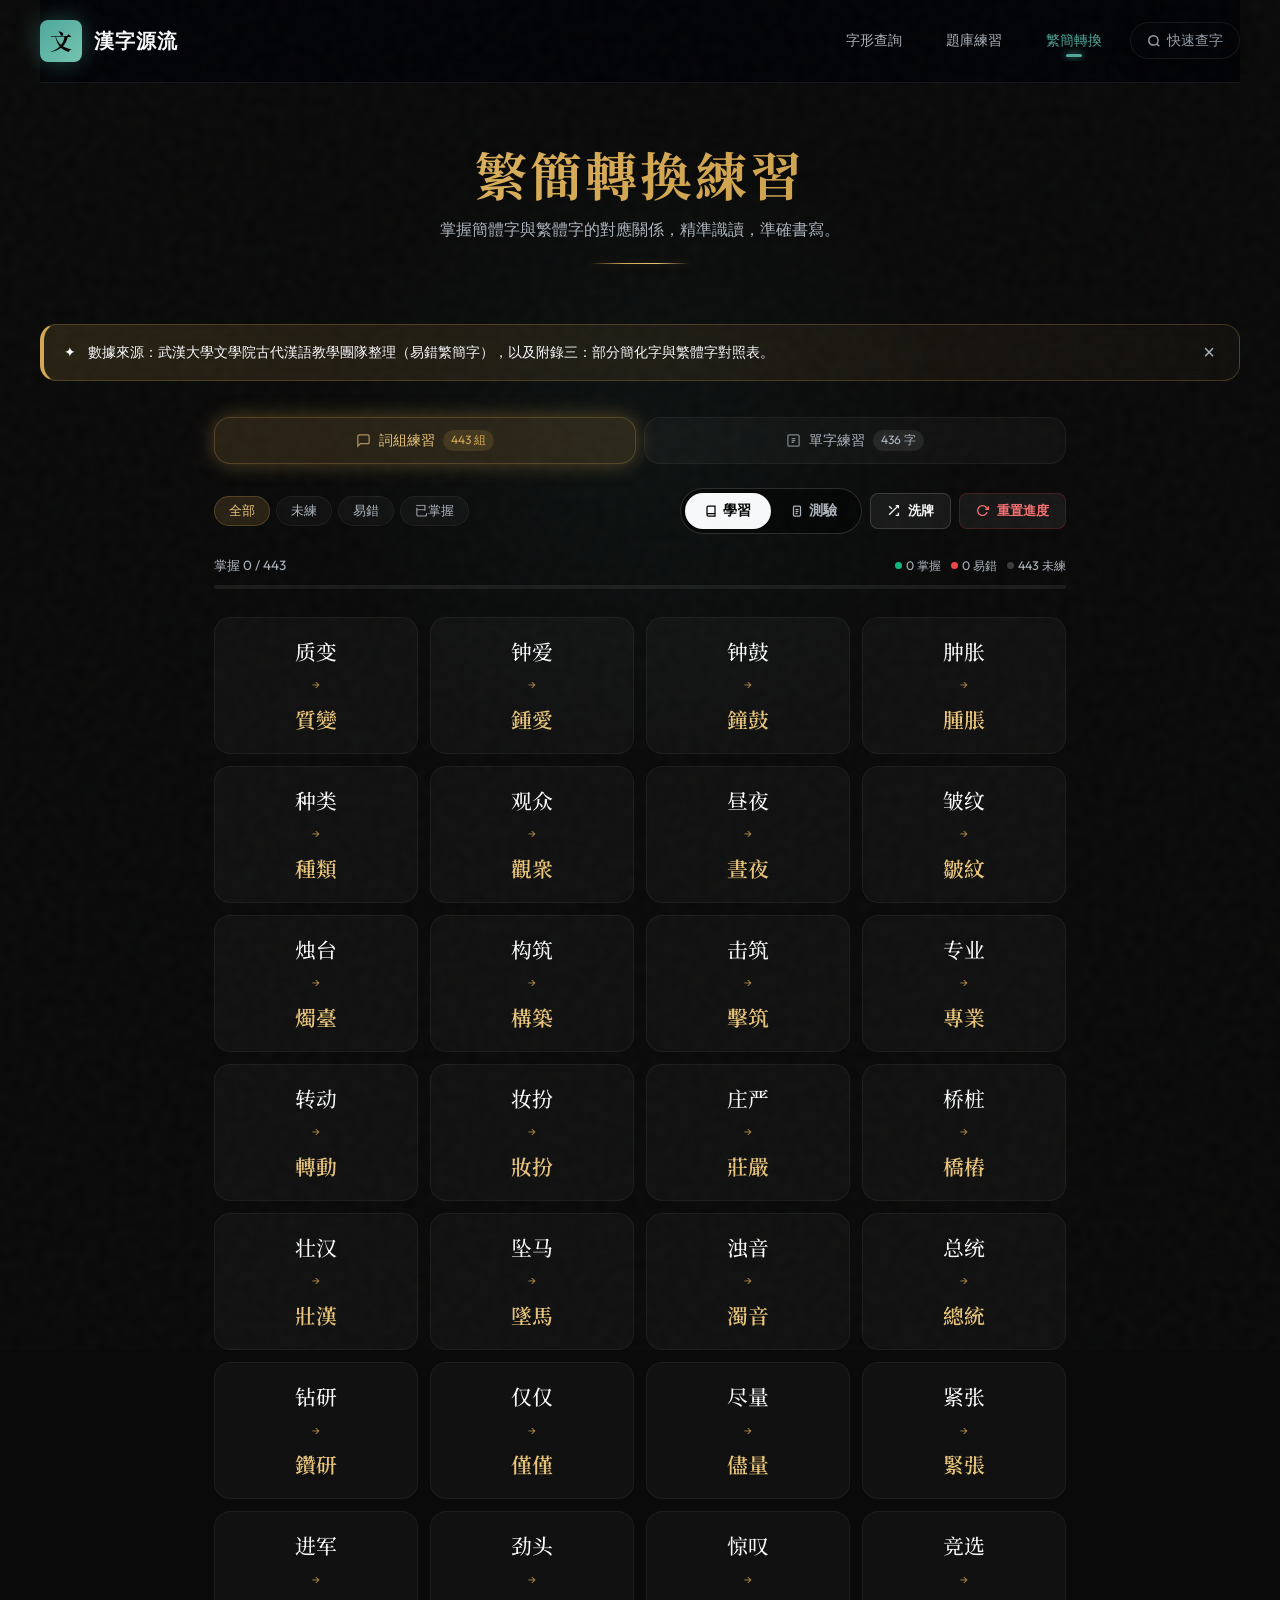
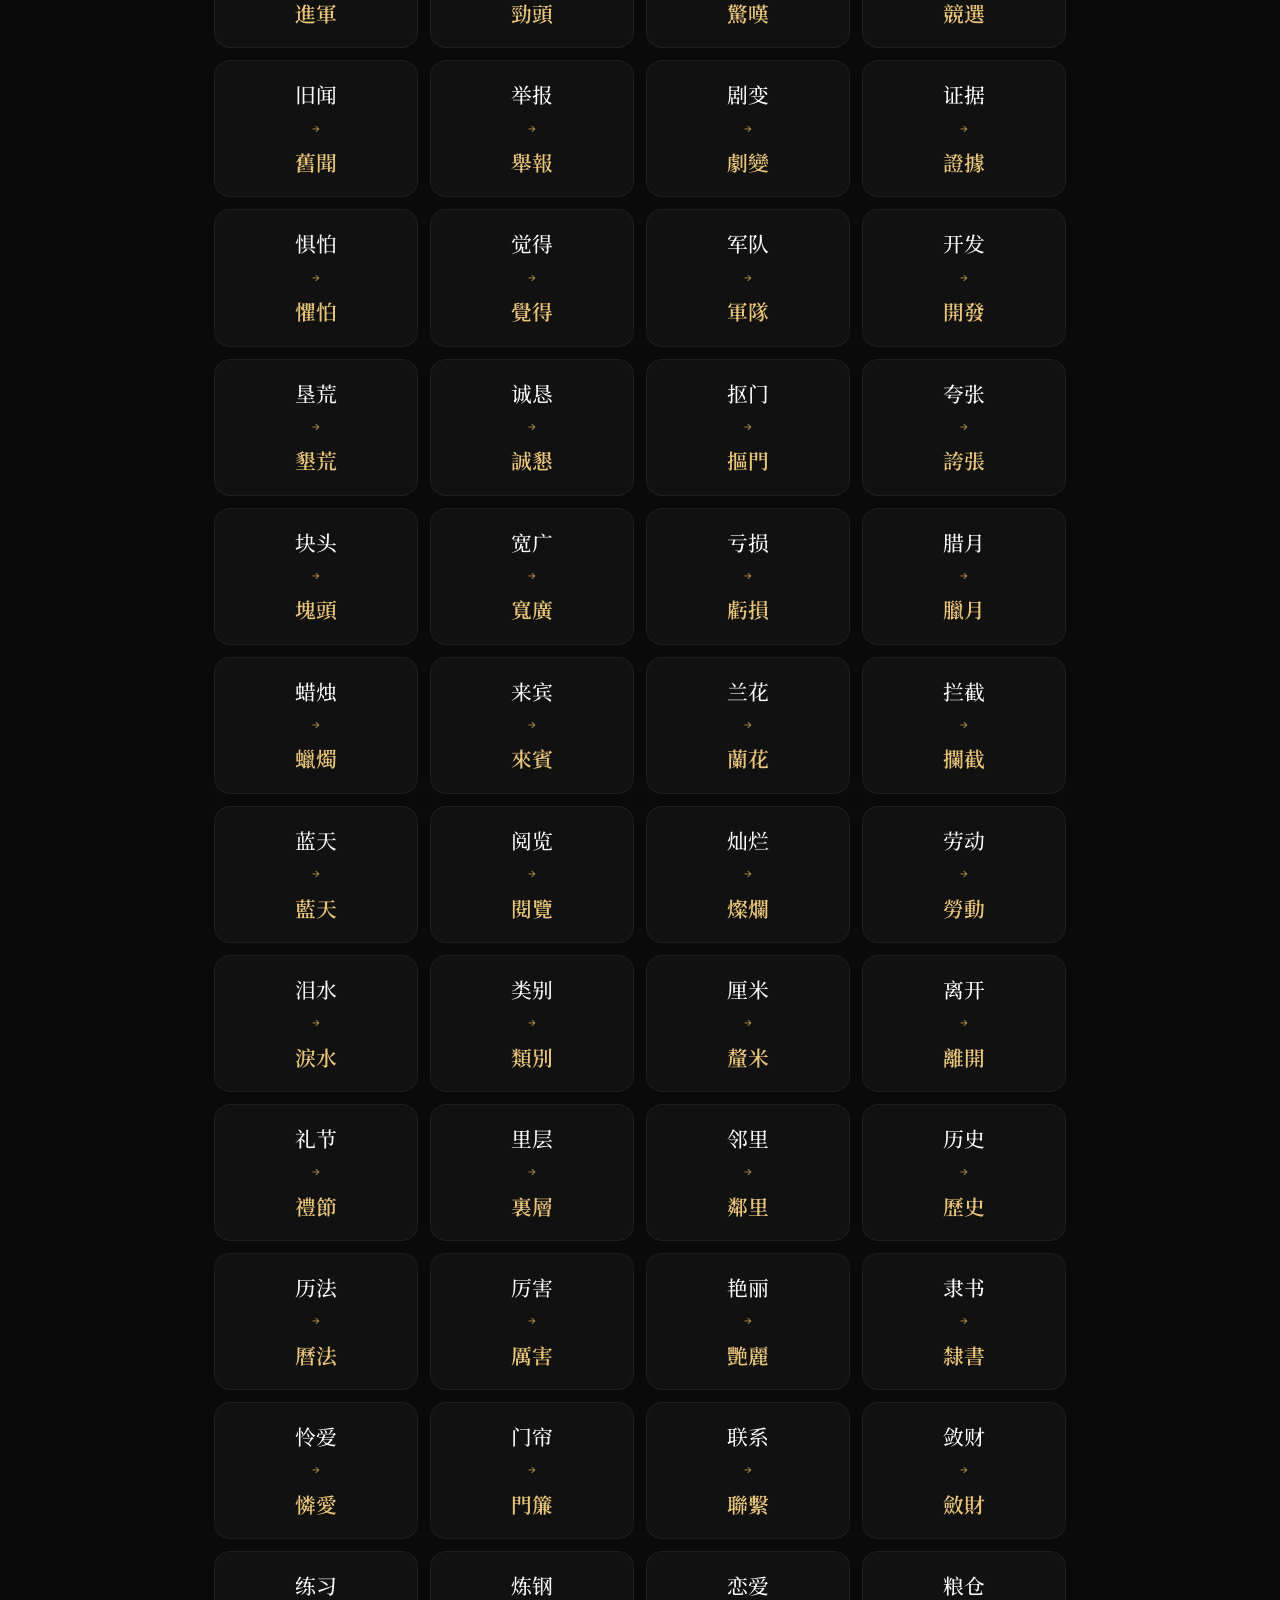
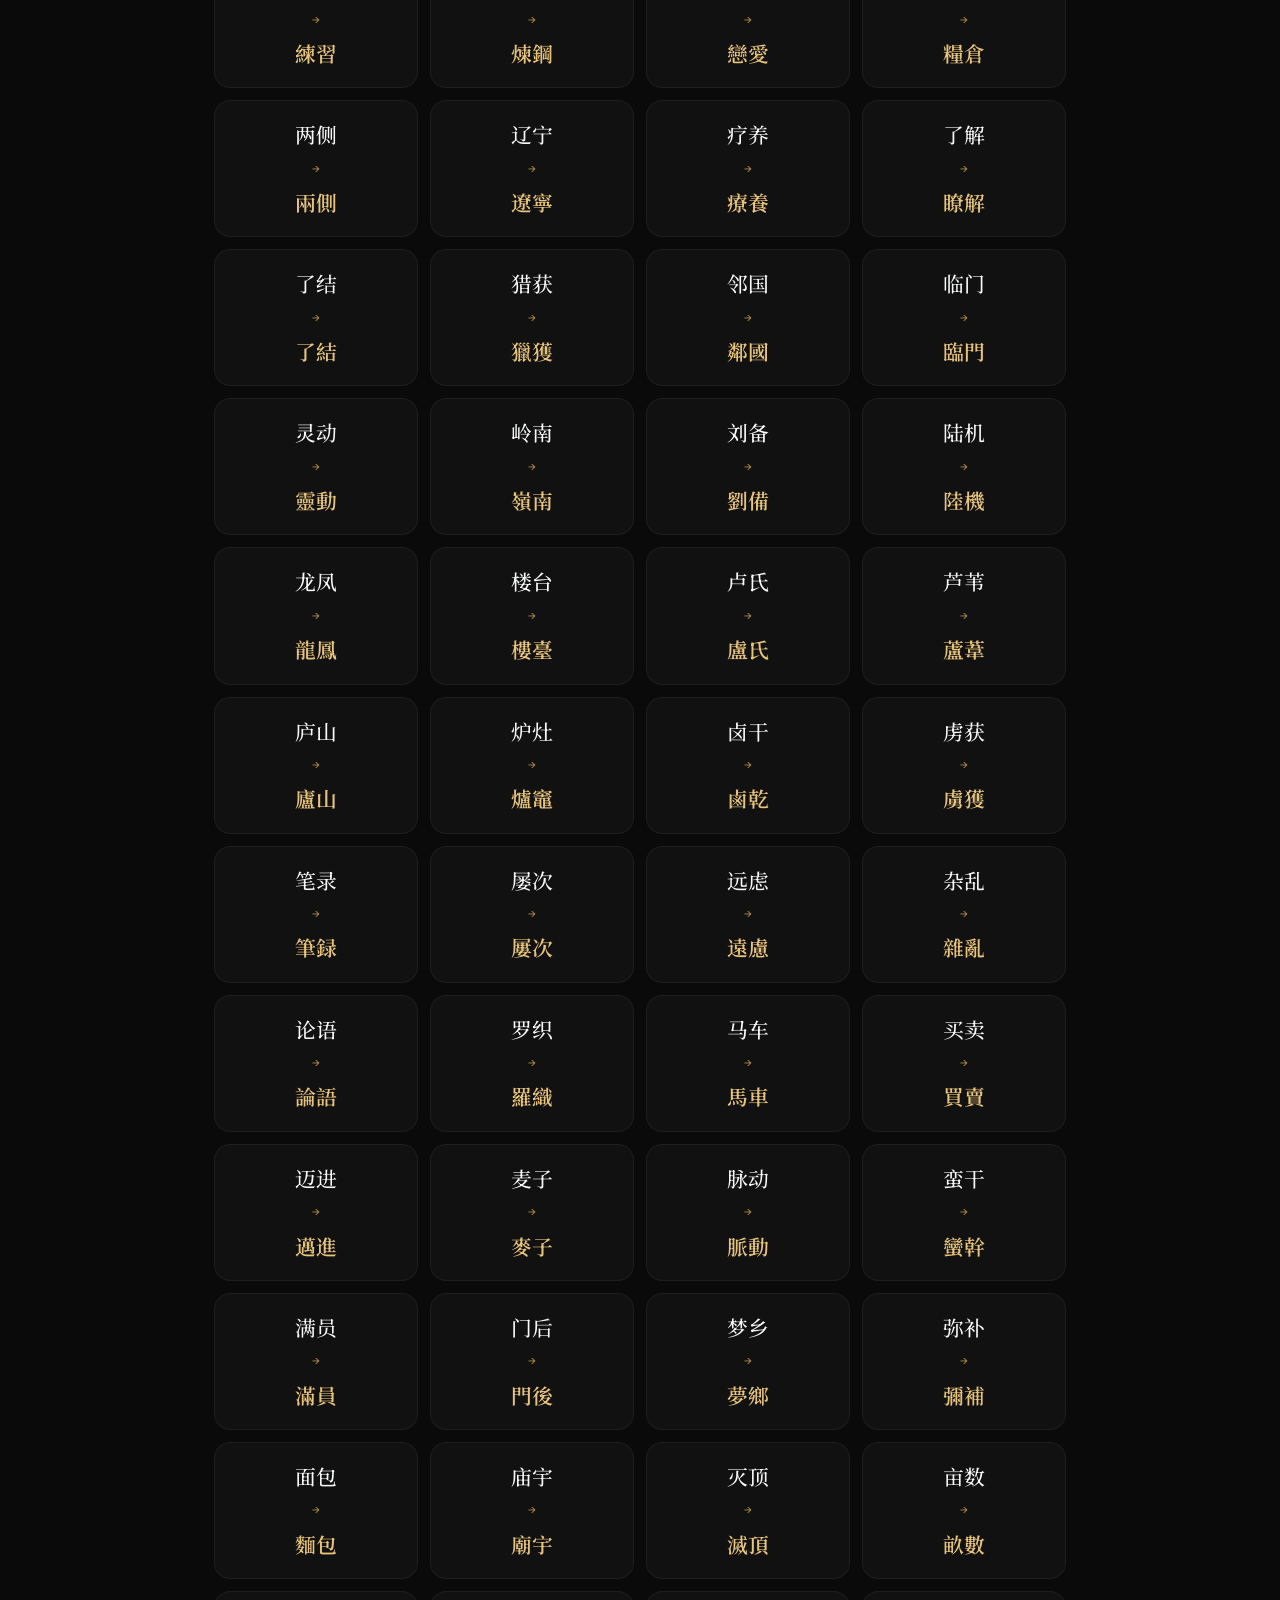
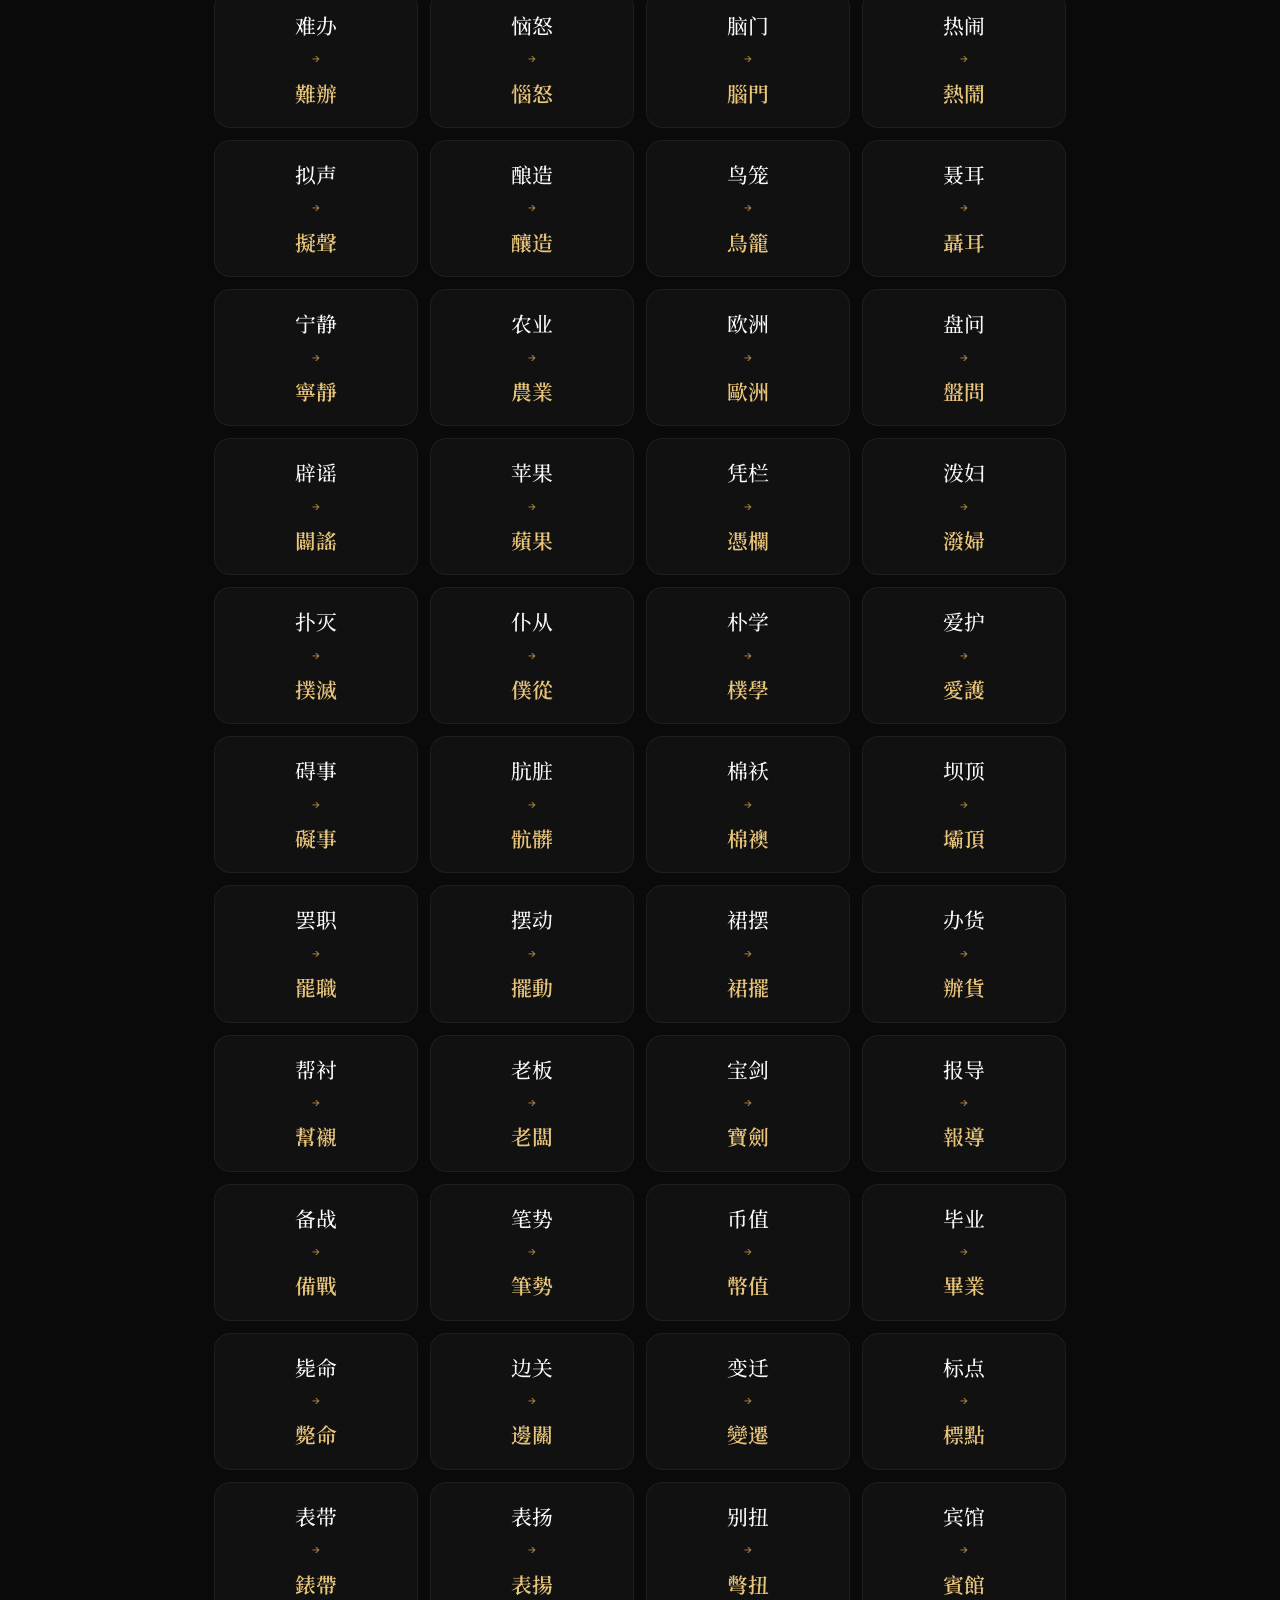
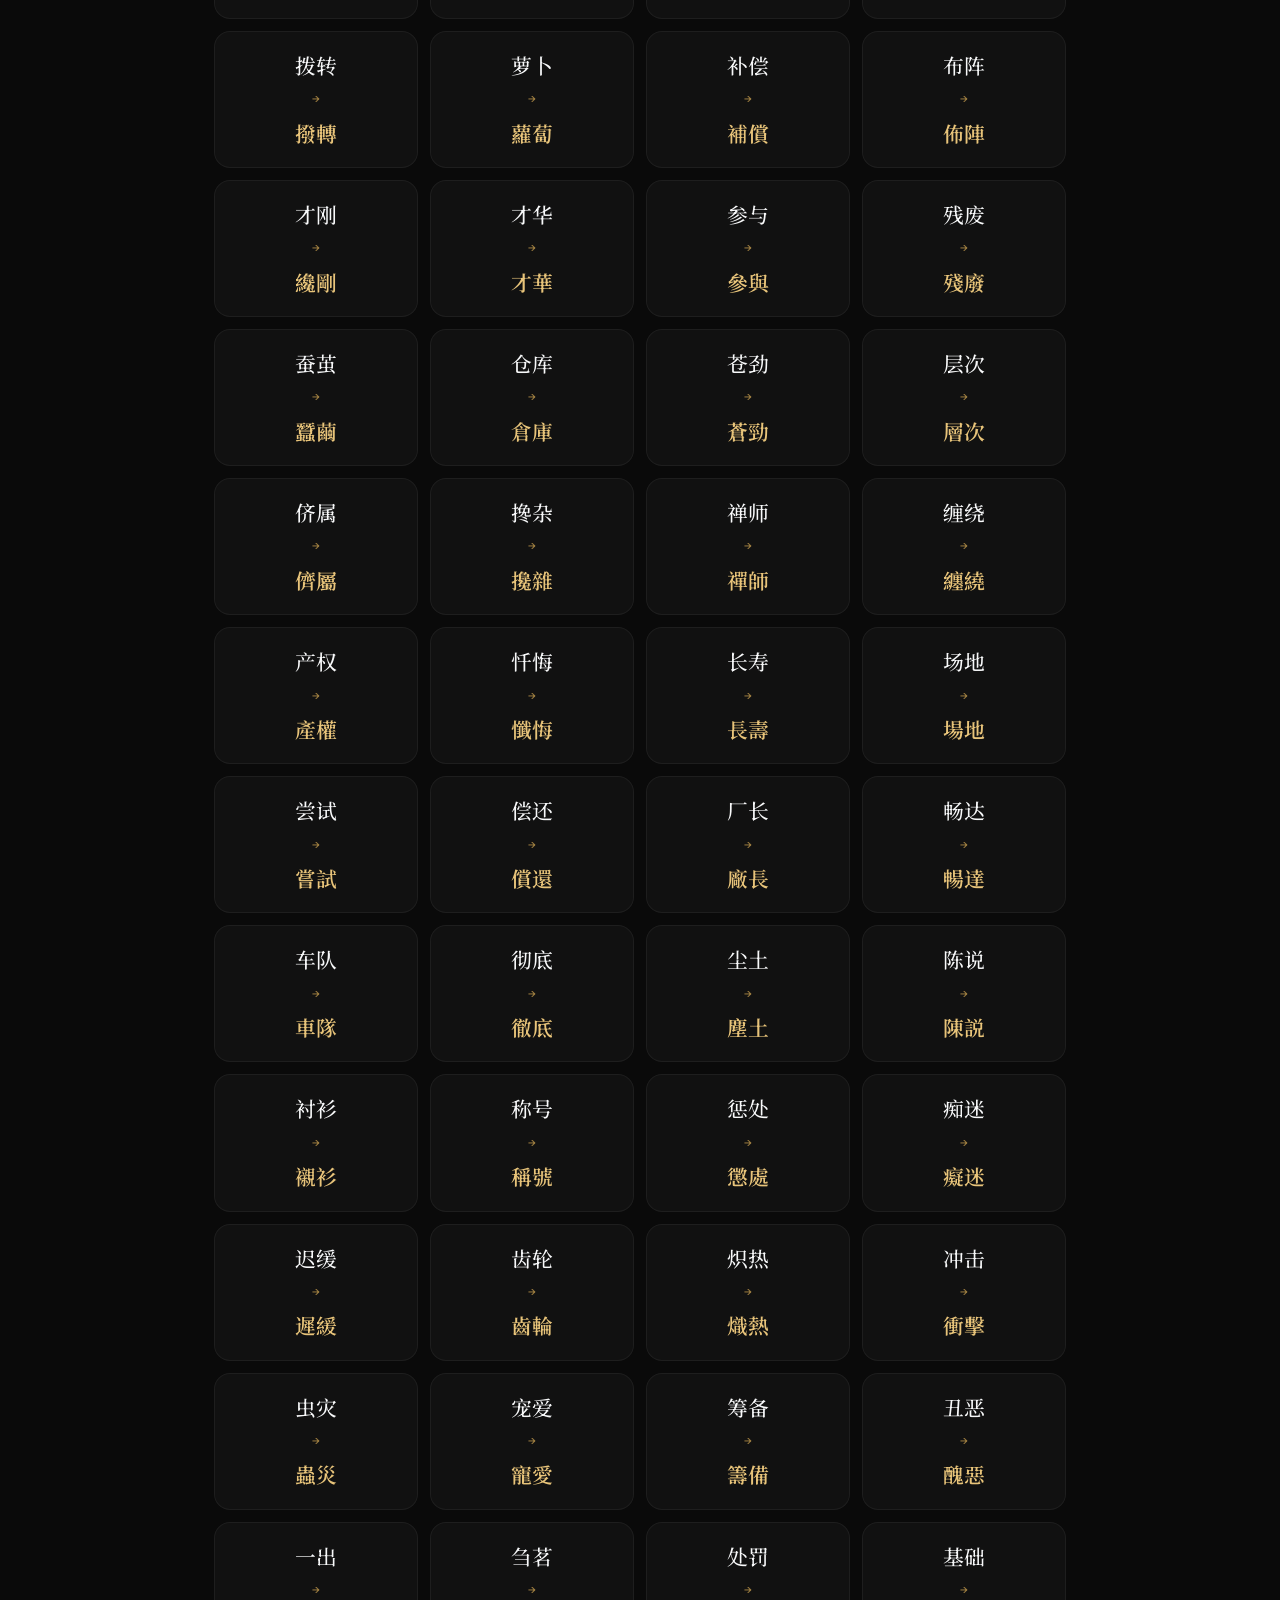
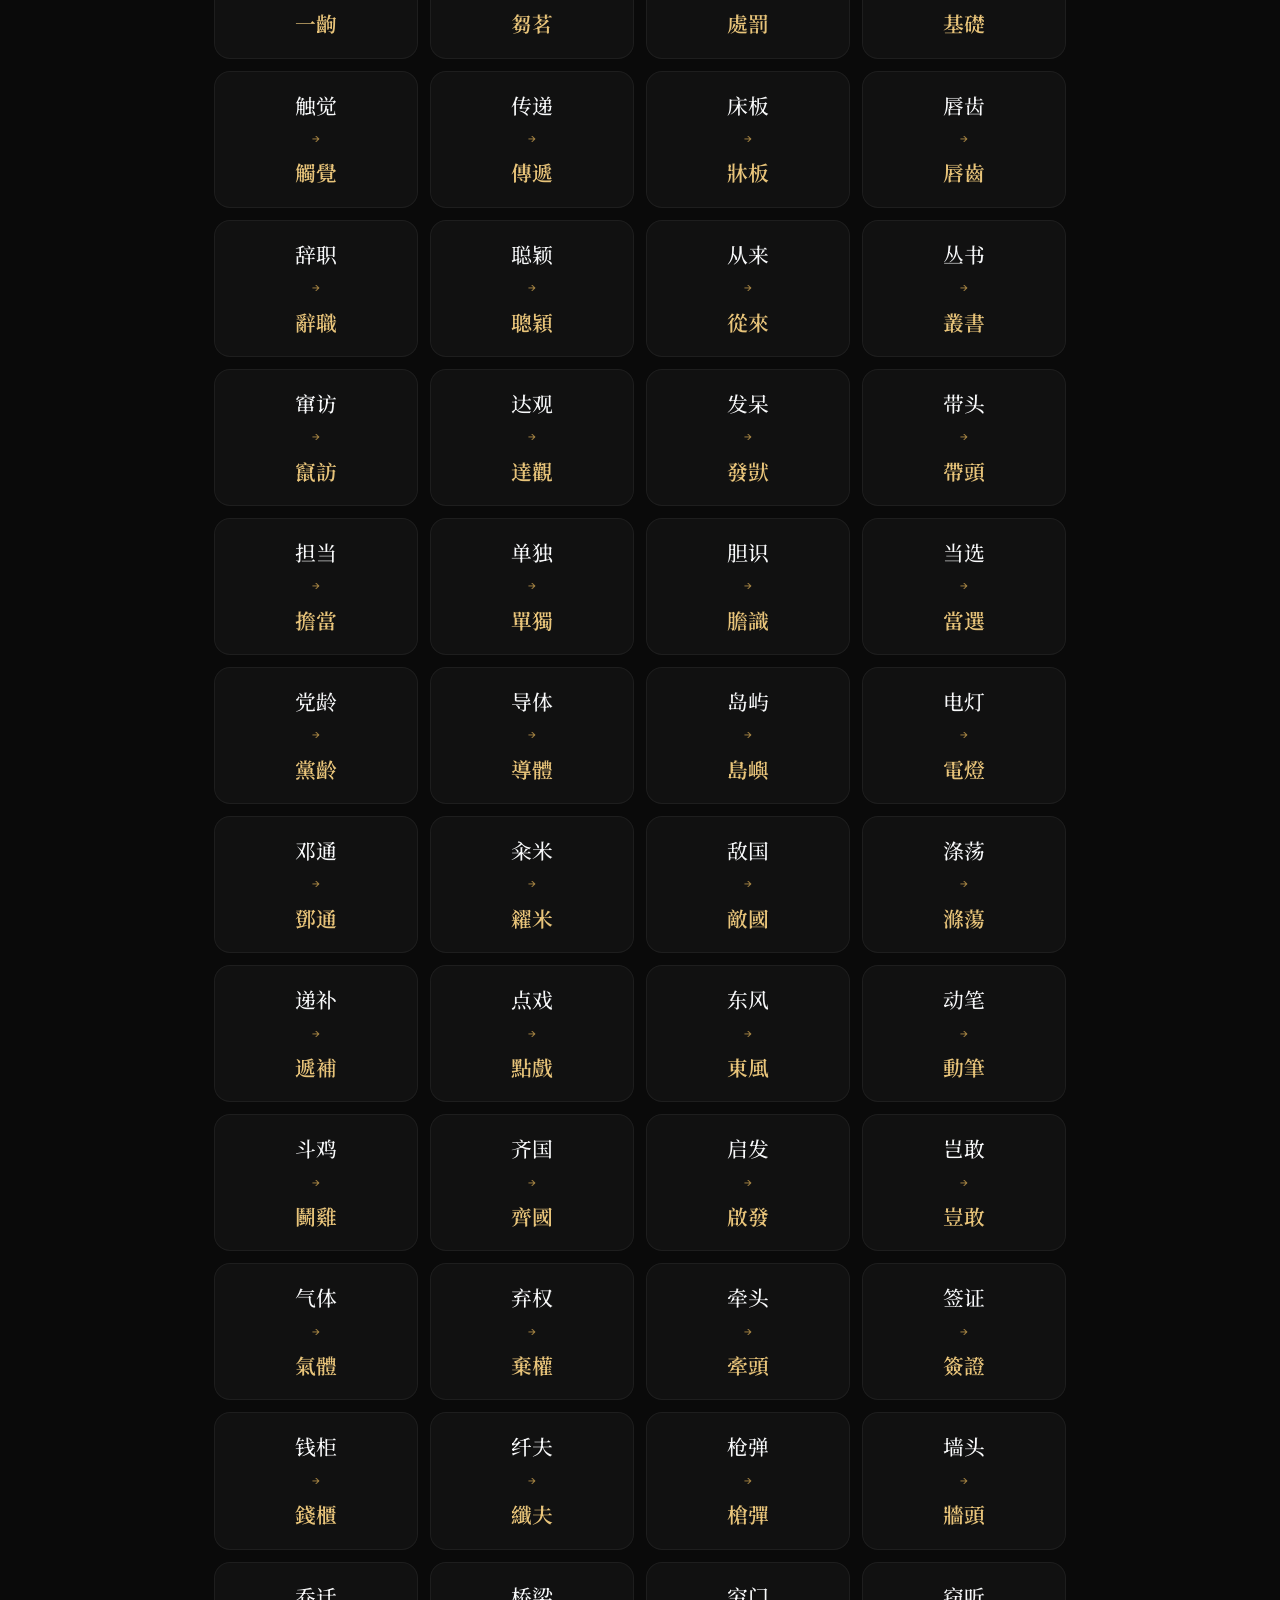
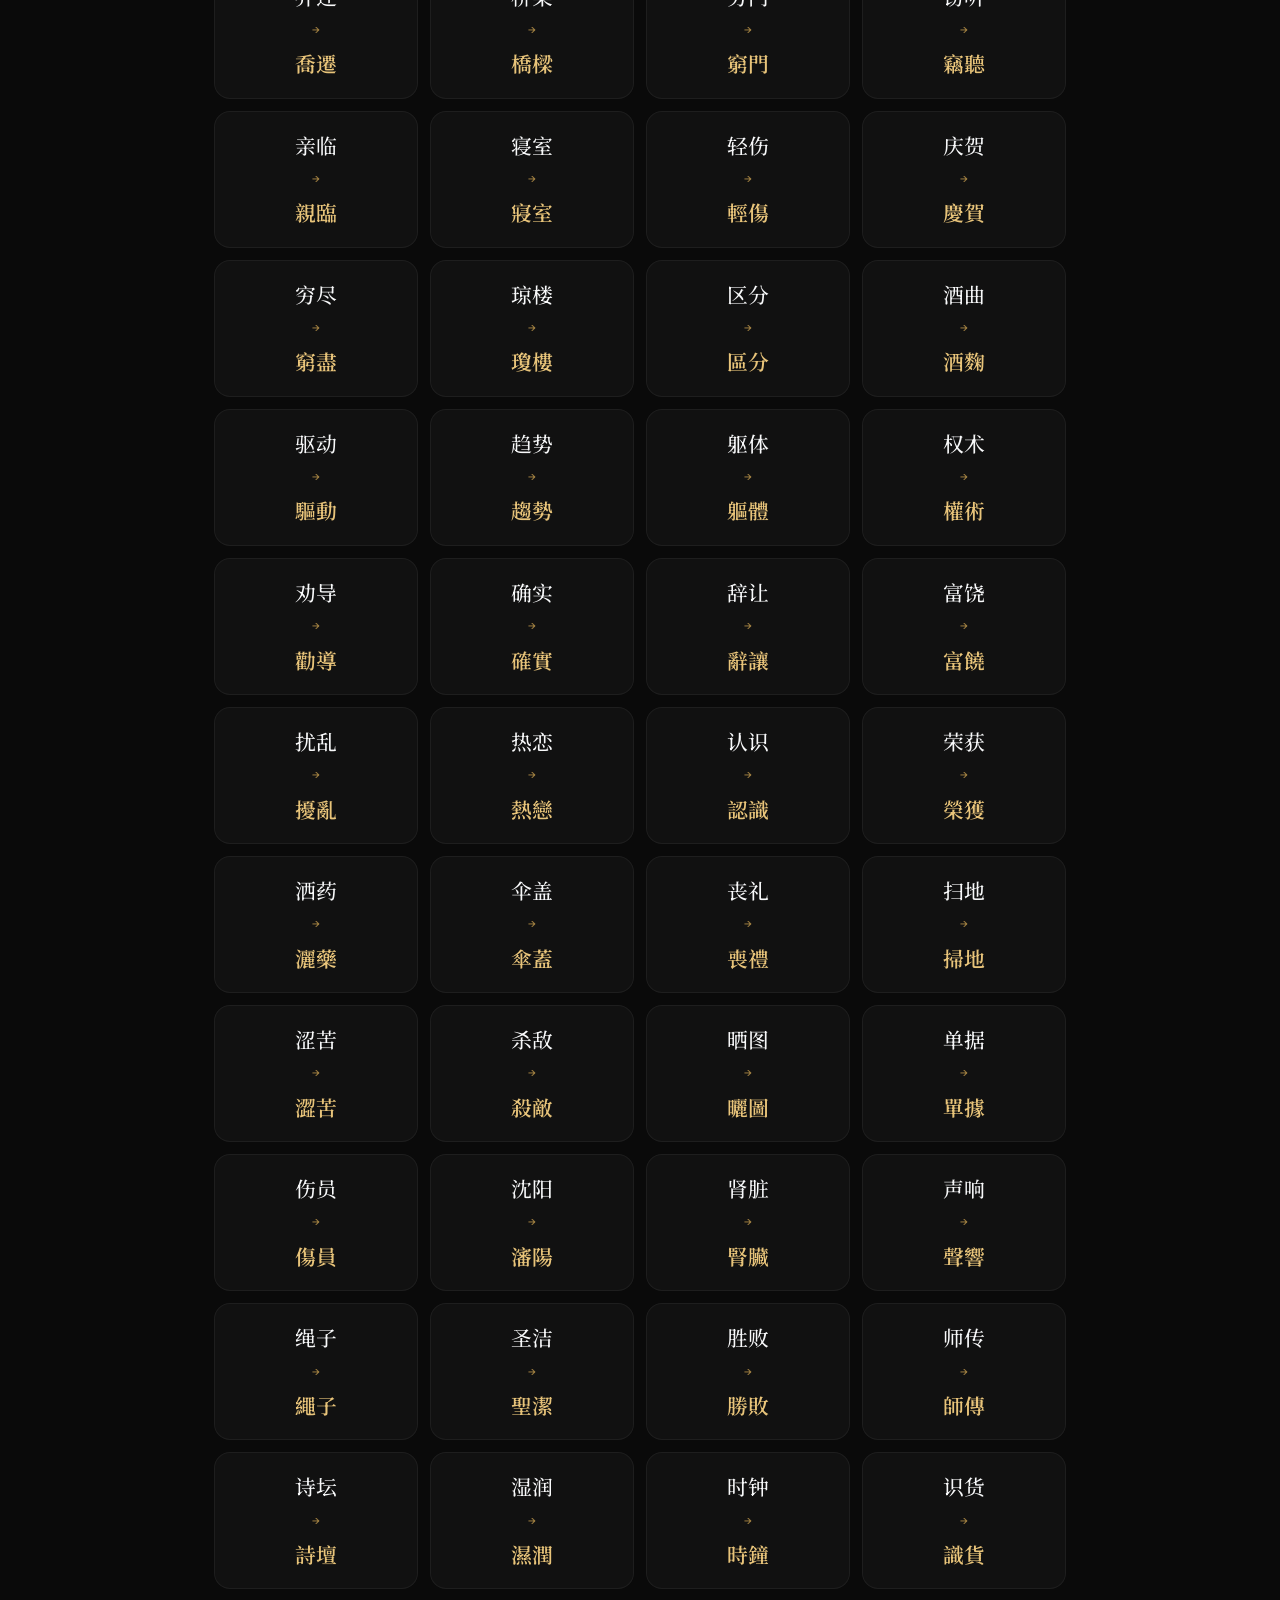
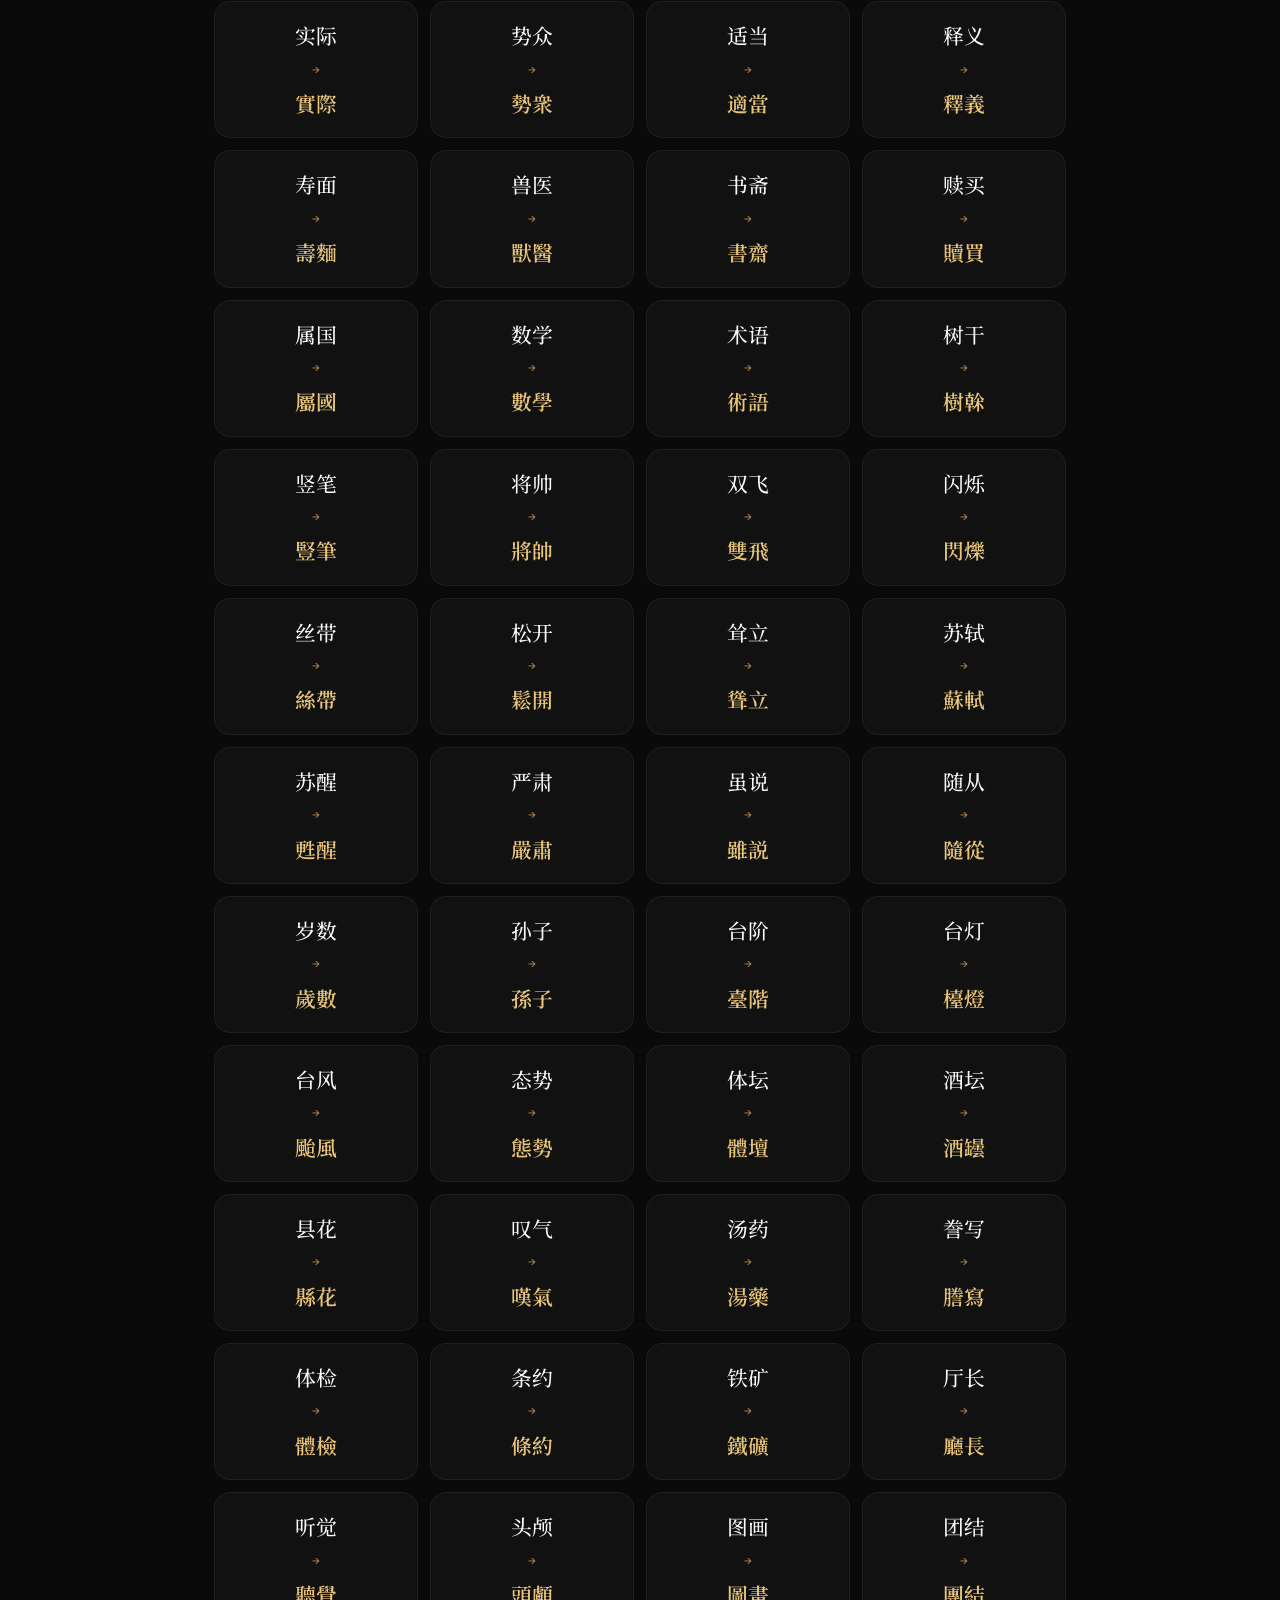
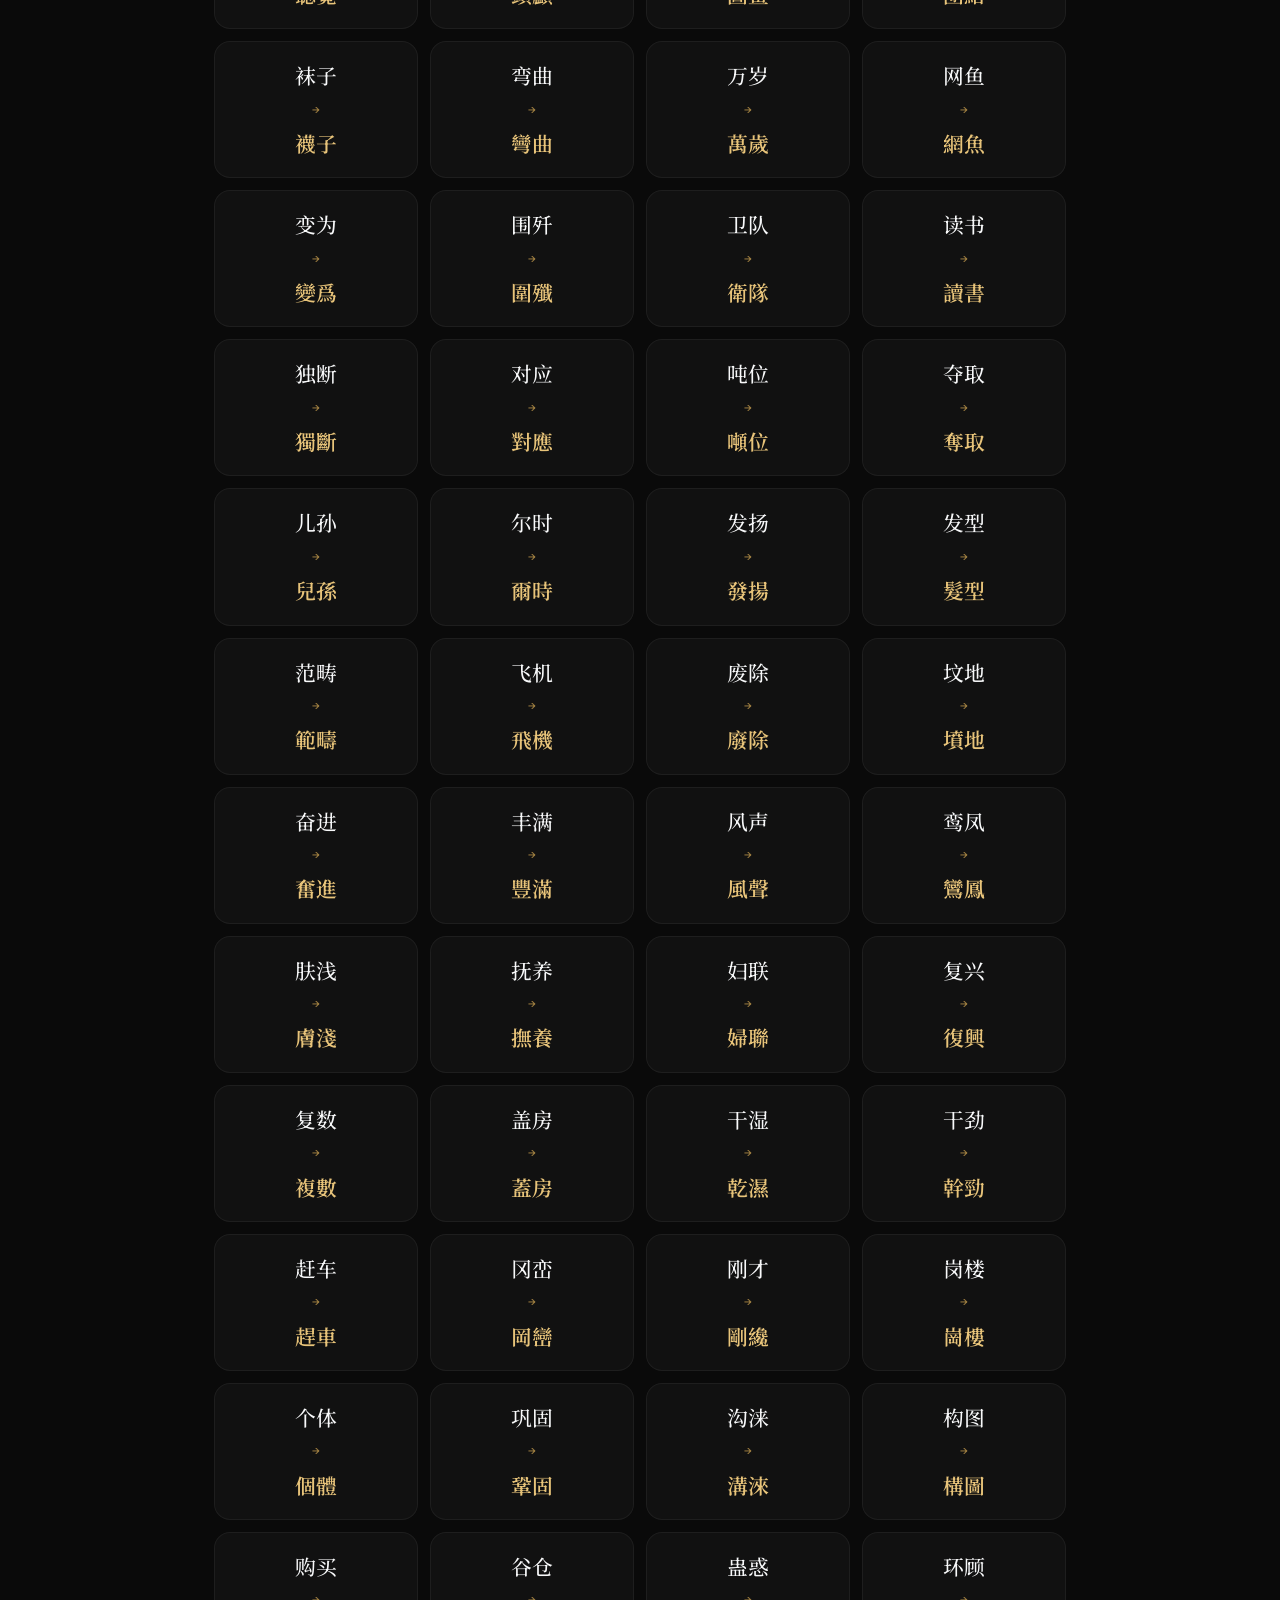
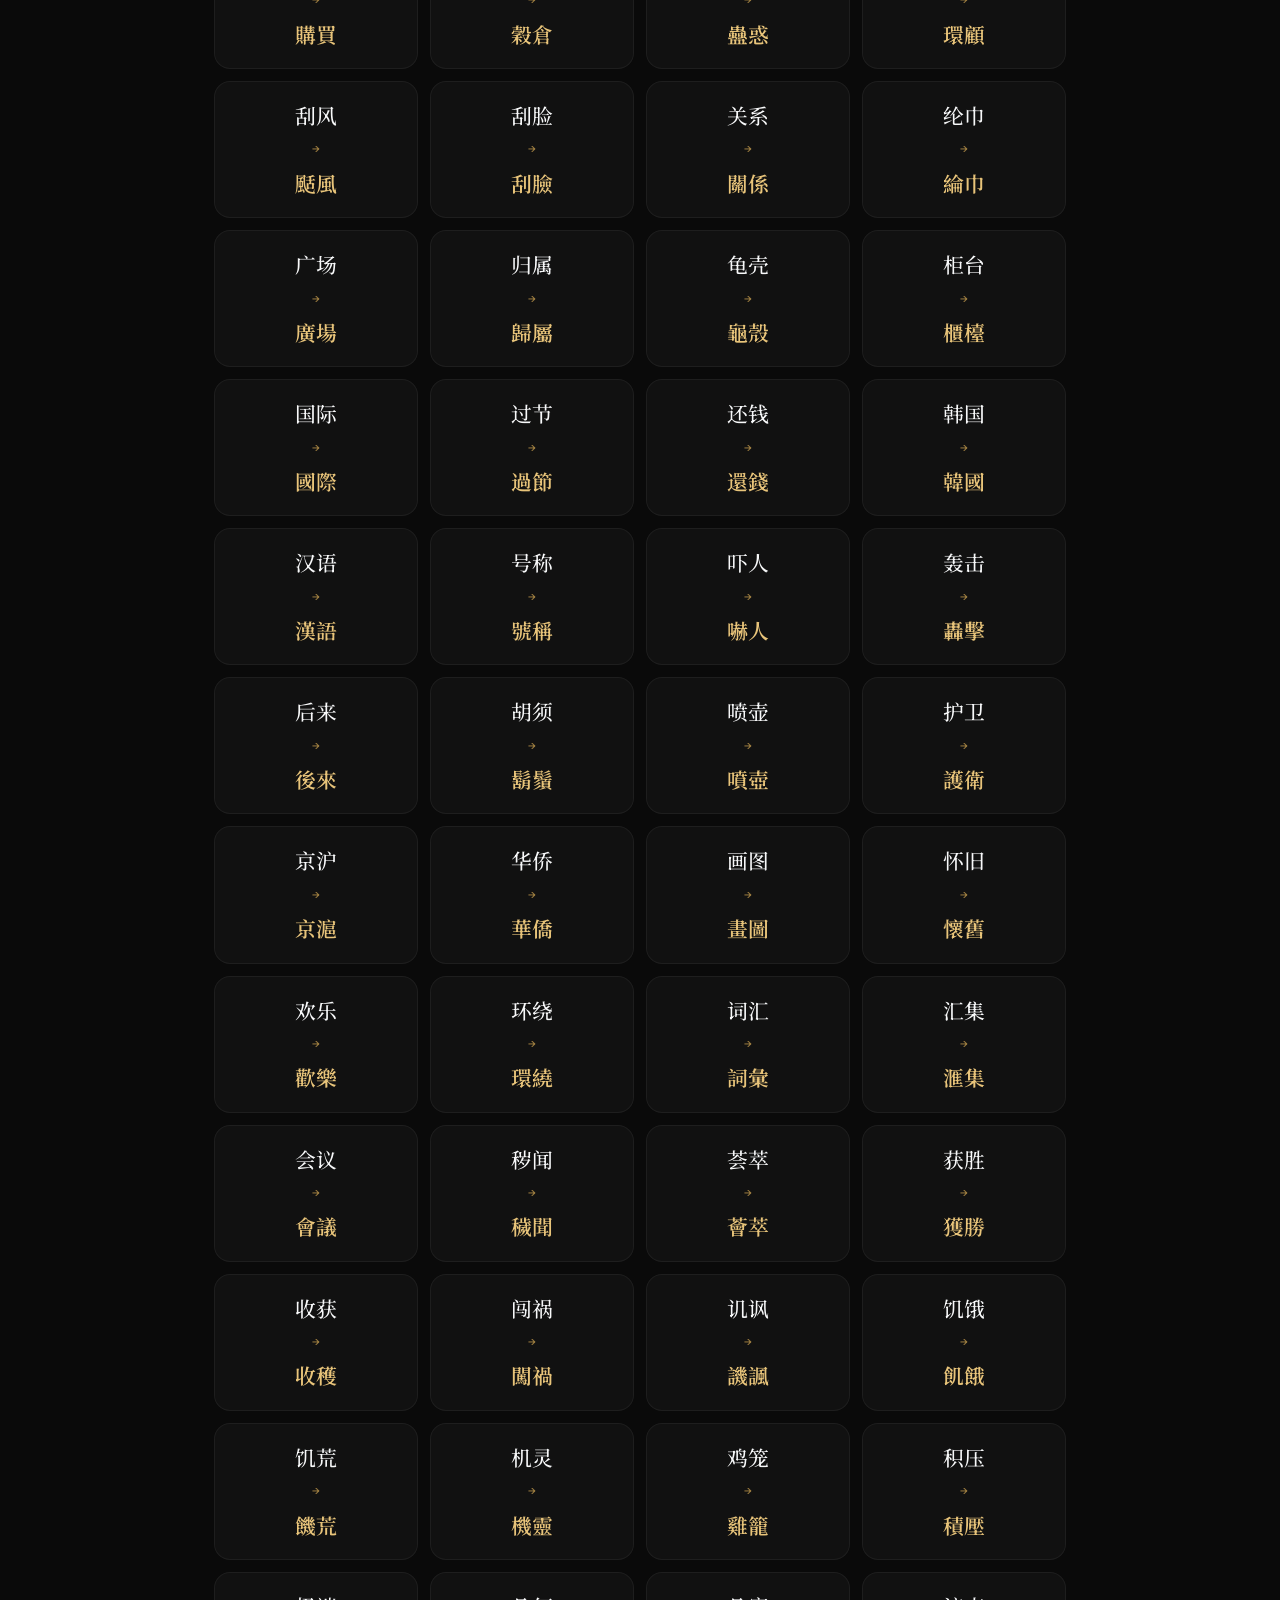
==== commit 6fa22bc2: "feat: 全站綜合優化 P0+P1 P0 Bug 修復： - idioms.html: 新增 era-count-badge slot（與 index.html 模板同步） - convert.cs" ====
--- a/convert.html
+++ b/convert.html
@@ -9,9 +9,9 @@
   <link rel="preconnect" href="https://fonts.googleapis.com">
   <link rel="preconnect" href="https://fonts.gstatic.com" crossorigin>
   <link href="https://fonts.googleapis.com/css2?family=Noto+Serif+SC:wght@400;500;600;700&family=Outfit:wght@300;400;500;600;700&family=Inter:wght@300;400;500;600&display=swap" rel="stylesheet">
-  <link rel="stylesheet" href="style.css?v=10">
+  <link rel="stylesheet" href="style.css?v=11">
   <link href="https://fonts.googleapis.com/css2?family=Zhi+Mang+Xing&display=swap" rel="stylesheet">
-  <link rel="stylesheet" href="convert.css?v=1">
+  <link rel="stylesheet" href="convert.css?v=2">
 </head>
 <body>
 <main class="app">
@@ -44,6 +44,12 @@
     <span>✦</span>
     <span class="notice-text">數據來源：武漢大學文學院古代漢語教學團隊整理（易錯繁簡字），以及附錄三：部分簡化字與繁體字對照表。</span>
     <button class="notice-close" onclick="this.parentElement.remove()">×</button>
+  </div>
+
+  <!-- 歡迎回來橫幅（有進度才顯示） -->
+  <div class="cvt-welcome-banner" id="welcomeBanner" style="display:none;">
+    <span class="cvt-welcome-icon">👋</span>
+    <span class="cvt-welcome-text" id="welcomeText"></span>
   </div>
 
   <!-- Mode Tabs -->
--- a/style.css
+++ b/style.css
@@ -308,23 +308,23 @@
 .btn-primary{
   background:linear-gradient(135deg, var(--accent), var(--accent-2));
   color:#000;border:none;
-  box-shadow: 0 4px 16px rgba(245, 158, 11, 0.3);
+  box-shadow: 0 4px 16px rgba(79, 168, 155, 0.35);
 }
 .btn-primary:hover{
-  background:linear-gradient(135deg, var(--accent-2), #FDE68A);
+  background:linear-gradient(135deg, var(--accent-2), #A8DED6);
   color:#000;
-  box-shadow: 0 8px 24px rgba(245, 158, 11, 0.5);
+  box-shadow: 0 8px 24px rgba(79, 168, 155, 0.5);
 }
 .btn-accent{
-  background:rgba(245,158,11,0.15);
+  background: var(--accent-soft);
   color:var(--accent);
-  border: 1px solid rgba(245,158,11,0.3);
+  border: 1px solid rgba(79, 168, 155, 0.3);
 }
 .btn-accent:hover{
-  background:rgba(245,158,11,0.25);
+  background: rgba(79, 168, 155, 0.22);
   border-color: var(--accent);
   color:var(--accent-2);
-  box-shadow: 0 0 16px rgba(245, 158, 11, 0.2);
+  box-shadow: 0 0 16px var(--accent-glow);
 }
 .btn-sm{height:36px;padding:0 16px;font-size:13px;border-radius:var(--r-sm);}
 .btn-ghost{background:transparent;border-color:transparent;box-shadow:none;color:var(--muted);}
@@ -435,7 +435,7 @@
   font-size:13px;color:var(--accent);
   background:var(--accent-soft);
   padding:4px 12px;border-radius:12px;
-  border: 1px solid rgba(245,158,11,0.2);
+  border: 1px solid rgba(79, 168, 155, 0.25);
 }
 .controls-right{display:flex;gap:12px;align-items:center;}
 
@@ -509,19 +509,45 @@
 .idiom-btn:hover{
   border-color:var(--accent);
   transform:translateY(-4px) scale(1.02);
-  box-shadow: 0 12px 24px rgba(0,0,0,0.4), 0 0 16px rgba(245,158,11,0.2);
+  box-shadow: 0 12px 24px rgba(0,0,0,0.4), 0 0 16px var(--accent-glow);
   color:#FFF;
 }
 .idiom-btn:hover::before{opacity:1;}
 .idiom-btn.active{
-  background:linear-gradient(135deg, rgba(245,158,11,0.2), rgba(245,158,11,0.05));
+  background:linear-gradient(135deg, var(--accent-soft), rgba(79,168,155,0.05));
   color:#FFF;
   border-color:var(--accent);
-  box-shadow: 0 0 24px rgba(245,158,11,0.3);
+  box-shadow: 0 0 24px var(--accent-glow);
   transform:translateY(-2px);
 }
 .idiom-btn.active::after {
   content: ''; position: absolute; bottom: 0; left: 0; right: 0; height: 3px; background: var(--accent);
+}
+
+/* ── Page Title (jade gradient) ───────────────────────────── */
+.page-title {
+  font-family: var(--font-serif);
+  font-size: clamp(28px, 5vw, 52px);
+  font-weight: 700;
+  background: linear-gradient(135deg, var(--accent-2) 0%, var(--accent) 55%, #3A8A80 100%);
+  -webkit-background-clip: text;
+  -webkit-text-fill-color: transparent;
+  background-clip: text;
+  margin-bottom: 12px;
+  letter-spacing: 0.06em;
+  line-height: 1.2;
+}
+
+/* 標題裝飾分隔線 */
+.page-header::after {
+  content: '';
+  display: block;
+  width: 100px;
+  height: 1px;
+  margin: 20px auto 0;
+  background: linear-gradient(90deg, transparent, var(--accent), var(--accent-2), transparent);
+  box-shadow: 0 0 10px var(--accent-glow);
+  border-radius: 1px;
 }
 
 /* ── Preview Section ────────────────────────────────────── */
@@ -551,8 +577,12 @@
   gap:24px;flex-wrap:wrap;
 }
 .preview-header-left h3{
-  font-size:22px;font-weight:600;color:#FFF;margin-bottom:8px;
+  font-size:22px;font-weight:600;margin-bottom:8px;
   letter-spacing: 1px;
+  background: linear-gradient(135deg, var(--accent-2), var(--accent));
+  -webkit-background-clip: text;
+  -webkit-text-fill-color: transparent;
+  background-clip: text;
 }
 .preview-subtitle{
   font-size:14px;color:var(--muted);
@@ -575,14 +605,16 @@
 .seq-char .ancient-img{
   height:96px;width:auto;max-width:96px;
   object-fit:contain;
-  filter:drop-shadow(0 4px 12px rgba(245, 158, 11, 0.4)) invert(1) hue-rotate(180deg) brightness(1.2);
+  filter: invert(1) sepia(0.2) hue-rotate(150deg) brightness(1.2) contrast(1.1)
+          drop-shadow(0 4px 12px rgba(79, 168, 155, 0.5));
   transition:all 0.4s var(--ease-elastic);
   image-rendering:-webkit-optimize-contrast;
   image-rendering:crisp-edges;
 }
 .seq-char:hover .ancient-img{
   transform:scale(1.15) translateY(-8px);
-  filter:drop-shadow(0 8px 24px rgba(245, 158, 11, 0.6)) invert(1) hue-rotate(180deg) brightness(1.5);
+  filter: invert(1) sepia(0.15) hue-rotate(150deg) brightness(1.5) contrast(1.15)
+          drop-shadow(0 10px 28px rgba(79, 168, 155, 0.7));
 }
 .seq-char .ancient-img-placeholder{
   height:96px;width:96px;
@@ -595,7 +627,7 @@
   font-size:11px;color:var(--accent);
   text-align:center;max-width:90px;line-height:1.4;
   background:var(--accent-soft);padding:4px 10px;border-radius:12px;
-  border: 1px solid rgba(245,158,11,0.2);
+  border: 1px solid rgba(79, 168, 155, 0.2);
   letter-spacing: 0.5px;
 }
 .seq-char .modern-char{
@@ -643,6 +675,17 @@
   overflow: hidden;
 }
 
+/* 頂部翠玉光條 */
+.char-card::after {
+  content: '';
+  position: absolute; top: 0; left: 0; right: 0; height: 3px;
+  background: linear-gradient(90deg, transparent, var(--accent), var(--accent-2), transparent);
+  opacity: 0.5;
+  pointer-events: none;
+  transition: opacity 0.4s var(--ease);
+}
+.char-card:hover::after { opacity: 1; }
+
 /* 智慧發光邊框 (Smart Hover Border) */
 .char-card::before {
   content: ''; 
@@ -650,10 +693,10 @@
   inset: 0; 
   pointer-events: none;
   border-radius: var(--r-xl);
-  padding: 1px; /* border thickness */
+  padding: 1px;
   background: radial-gradient(
     circle 250px at var(--x, 50%) var(--y, 50%),
-    rgba(79, 168, 155, 0.8), /* Accent Glow */
+    rgba(79, 168, 155, 0.8),
     transparent 40%
   );
   -webkit-mask: linear-gradient(#fff 0 0) content-box, linear-gradient(#fff 0 0);
@@ -664,12 +707,10 @@
   z-index: 10;
 }
 
-.char-card:hover::before {
-  opacity: 1;
-}
+.char-card:hover::before { opacity: 1; }
 
 .char-card:hover{
-  box-shadow:var(--shadow-lg), 0 0 32px rgba(79, 168, 155, 0.1);
+  box-shadow:var(--shadow-lg), 0 0 32px rgba(79, 168, 155, 0.12);
   transform: translateY(-2px);
 }
 .card-header{
@@ -679,9 +720,13 @@
 }
 .card-char{
   font-family: var(--font-serif);
-  font-size:56px;font-weight:700;color:#FFF;
+  font-size:56px;font-weight:700;
   line-height:1;letter-spacing:-0.02em;
-  text-shadow: 0 4px 16px rgba(0,0,0,0.5);
+  background: linear-gradient(135deg, var(--accent-2) 0%, var(--accent) 55%, #3A8A80 100%);
+  -webkit-background-clip: text;
+  -webkit-text-fill-color: transparent;
+  background-clip: text;
+  filter: drop-shadow(0 4px 12px rgba(0,0,0,0.6));
 }
 .card-controls{display:flex;align-items:center;gap:12px;flex-shrink:0;}
 .card-content{overflow-x:auto;border-radius:var(--r-md); padding-bottom: 8px;}
@@ -700,30 +745,38 @@
   border-radius:var(--r-md);font-size:14px;
   color:var(--ink-2);line-height:1.6;
 }
-.VariantListA,.VariantListB{
-  background:rgba(0,0,0,0.4);
+.VariantListA {
+  background: rgba(79, 168, 155, 0.05);
   border:1px solid var(--line) !important;
   transition:all 0.3s var(--ease-elastic);
   position: relative;
 }
+.VariantListB {
+  background: rgba(0,0,0,0.45);
+  border:1px solid var(--line) !important;
+  transition:all 0.3s var(--ease-elastic);
+  position: relative;
+}
 .VariantListA:hover,.VariantListB:hover{
   border-color:var(--accent) !important;
   transform:translateY(-4px);
-  box-shadow: 0 8px 24px rgba(0,0,0,0.5), inset 0 0 0 1px rgba(245,158,11,0.2);
-  background:rgba(245,158,11,0.05);
+  box-shadow: 0 8px 24px rgba(0,0,0,0.5), inset 0 0 0 1px rgba(79,168,155,0.25);
+  background: rgba(79, 168, 155, 0.08);
 }
 .charValue{
   max-width:64px;height:auto;margin:0 auto 12px;display:block;
-  /* Engraved stone effect: bronze/jade tint with inner shadow illusion */
-  filter: invert(1) sepia(0.3) hue-rotate(130deg) brightness(1.1) contrast(1.2) drop-shadow(1px 1px 1px rgba(255,255,255,0.1)) drop-shadow(-1px -1px 2px rgba(0,0,0,0.8));
+  /* 統一翠玉石刻質感 */
+  filter: invert(1) sepia(0.2) hue-rotate(150deg) brightness(1.2) contrast(1.15)
+          drop-shadow(0 2px 4px rgba(0,0,0,0.7));
   transition: transform 0.4s var(--ease-elastic), filter 0.4s;
   image-rendering:-webkit-optimize-contrast;
   image-rendering:crisp-edges;
 }
 .VariantListA:hover .charValue, .VariantListB:hover .charValue {
   transform: scale(1.15);
-  /* Glowing pop-out effect on hover */
-  filter: invert(1) sepia(0.2) hue-rotate(130deg) brightness(1.4) drop-shadow(0 8px 16px rgba(79, 168, 155, 0.4)) drop-shadow(0 2px 4px rgba(0,0,0,0.8));
+  filter: invert(1) sepia(0.15) hue-rotate(150deg) brightness(1.5)
+          drop-shadow(0 8px 20px rgba(79, 168, 155, 0.55))
+          drop-shadow(0 2px 4px rgba(0,0,0,0.8));
 }
 .Information,.RemindMessage,.ZiList,#StartOrder,
 #yanbian_result tr:has(td[colspan="10"]),
@@ -731,6 +784,38 @@
 #yanbian_result br{display:block;margin-top:6px;}
 #yanbian_result td:empty{display:none;}
 
+/* ── 時代計數徽章 ────────────────────────────────────────── */
+.era-count-badge {
+  display: flex;
+  gap: 6px;
+  align-items: center;
+  flex-wrap: wrap;
+}
+.era-pill {
+  font-size: 11px;
+  font-weight: 500;
+  padding: 3px 10px;
+  border-radius: 20px;
+  background: var(--accent-soft);
+  border: 1px solid rgba(79, 168, 155, 0.2);
+  color: var(--accent-2);
+  letter-spacing: 0.5px;
+  white-space: nowrap;
+}
+
+/* ── 空狀態樣式 ──────────────────────────────────────────── */
+.char-empty-state {
+  display: flex;
+  flex-direction: column;
+  align-items: center;
+  gap: 12px;
+  padding: 32px 0;
+  color: var(--muted);
+  font-size: 14px;
+  text-align: center;
+}
+.char-empty-state svg { opacity: 0.3; }
+
 /* ── Loading & Error ─────────────────────────────────────── */
 .loading-indicator{
   display:flex;align-items:center;gap:10px;
@@ -738,7 +823,7 @@
 }
 .spinner{
   width:16px;height:16px;
-  border:2px solid rgba(245,158,11,0.2);
+  border:2px solid rgba(79, 168, 155, 0.2);
   border-top-color:var(--accent);
   border-radius:50%;
   animation:spin 0.8s linear infinite;flex-shrink:0;
@@ -757,8 +842,8 @@
 .notice-banner{
   display:flex;align-items:flex-start;gap:12px;
   padding:16px 20px;
-  background:linear-gradient(to right, rgba(245,158,11,0.1), rgba(245,158,11,0.05));
-  border:1px solid rgba(245,158,11,0.2);
+  background:linear-gradient(to right, rgba(79, 168, 155, 0.1), rgba(79, 168, 155, 0.04));
+  border:1px solid rgba(79, 168, 155, 0.2);
   border-left: 4px solid var(--accent);
   border-radius:var(--r-md);
   margin-bottom:36px;
--- a/convert.css
+++ b/convert.css
@@ -630,3 +630,43 @@
     grid-template-columns: 1fr 1fr 1fr;
   }
 }
+
+/* ══════════════════════════════════════════════════════════════
+   繁簡轉換頁：金色主題覆蓋（優先於 style.css 翠玉主題）
+   ══════════════════════════════════════════════════════════════ */
+
+/* 標題裝飾分隔線 → 琥珀金 */
+.page-header::after {
+  background: linear-gradient(90deg, transparent, var(--gold), var(--gold-2), transparent);
+  box-shadow: 0 0 10px var(--gold-glow);
+}
+
+/* Notice Banner → 琥珀金 */
+.notice-banner {
+  background: linear-gradient(to right, var(--gold-soft), rgba(212, 168, 83, 0.04));
+  border: 1px solid var(--gold-border);
+  border-left: 4px solid var(--gold);
+}
+
+/* ── 歡迎回來提示橫幅 ───────────────────────────────────────── */
+.cvt-welcome-banner {
+  display: flex;
+  align-items: center;
+  gap: 12px;
+  max-width: 900px;
+  margin: 0 auto 20px;
+  padding: 14px 20px;
+  background: linear-gradient(135deg, var(--gold-soft), rgba(212, 168, 83, 0.06));
+  border: 1px solid var(--gold-border);
+  border-radius: var(--r-md);
+  font-size: 14px;
+  color: var(--gold-2);
+  animation: fadeUp 0.5s var(--ease) both;
+}
+.cvt-welcome-icon {
+  font-size: 20px;
+  flex-shrink: 0;
+}
+.cvt-welcome-text strong {
+  color: var(--gold);
+}
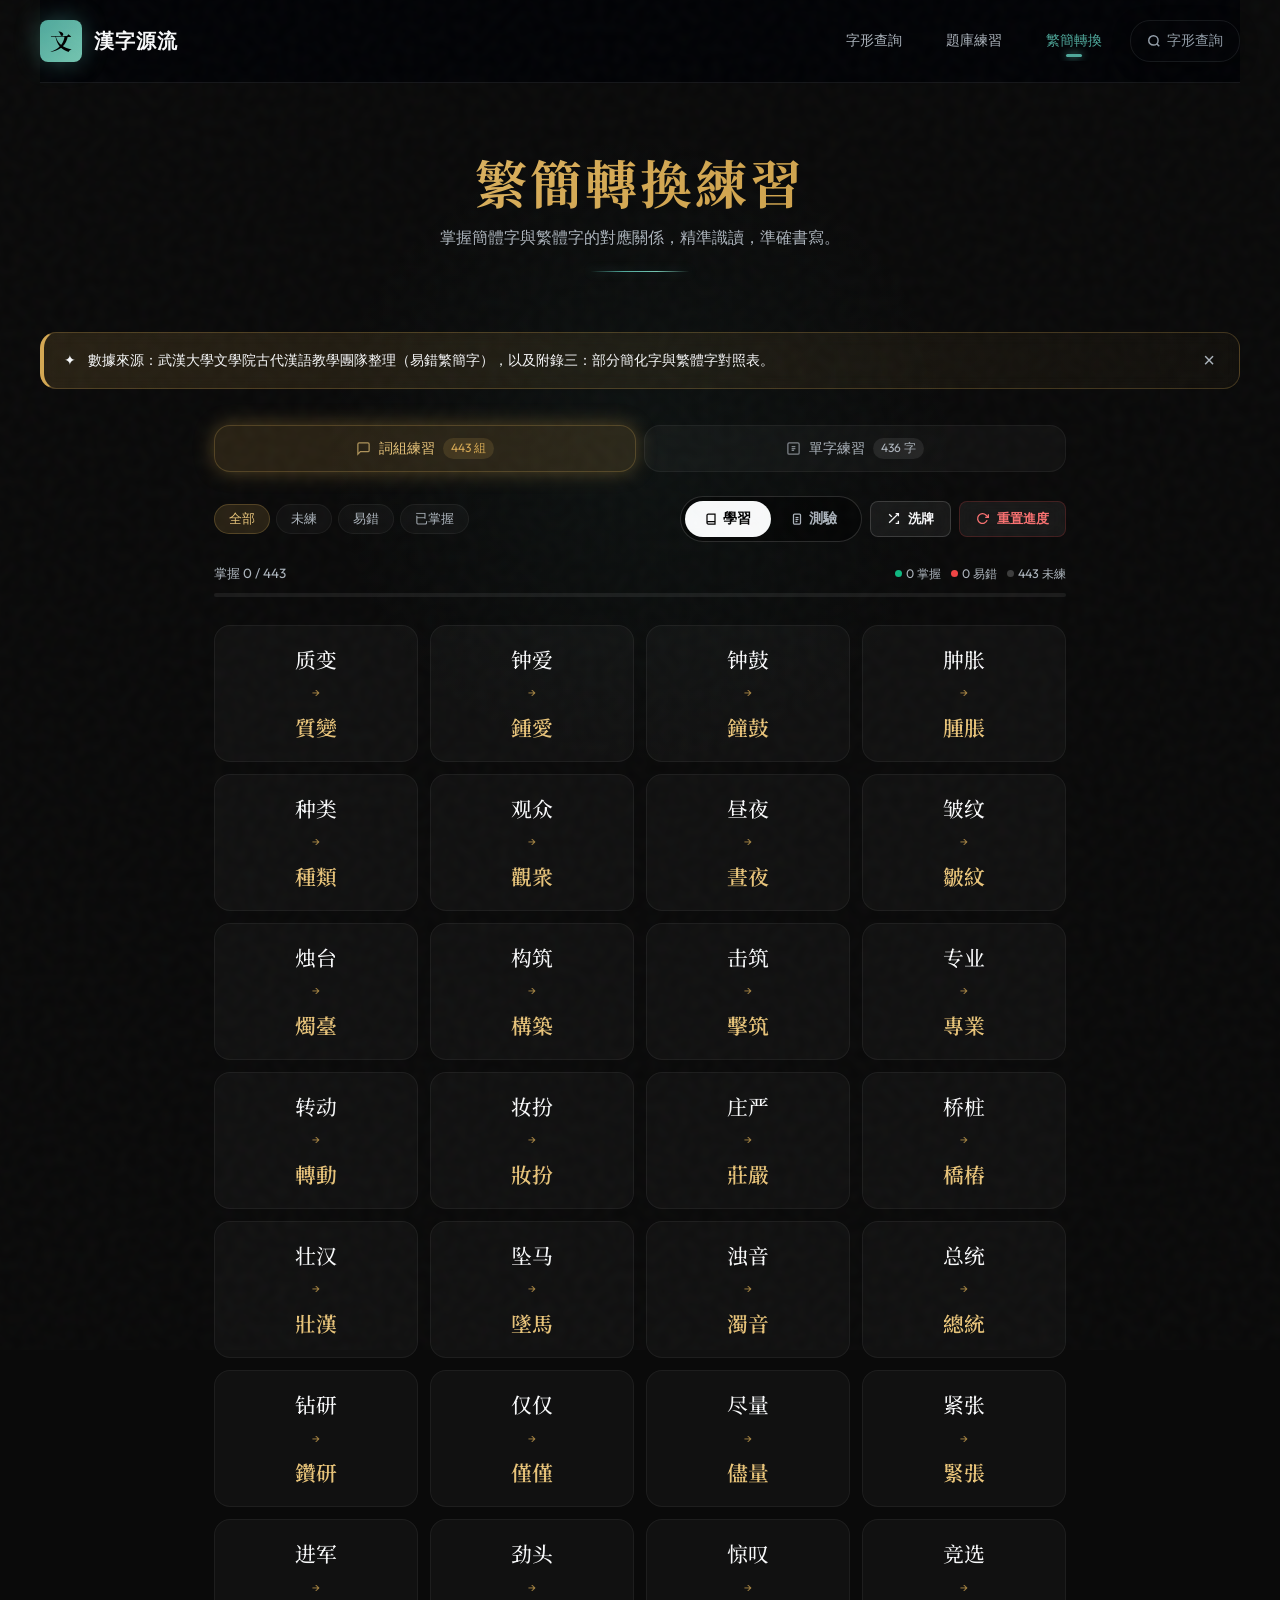
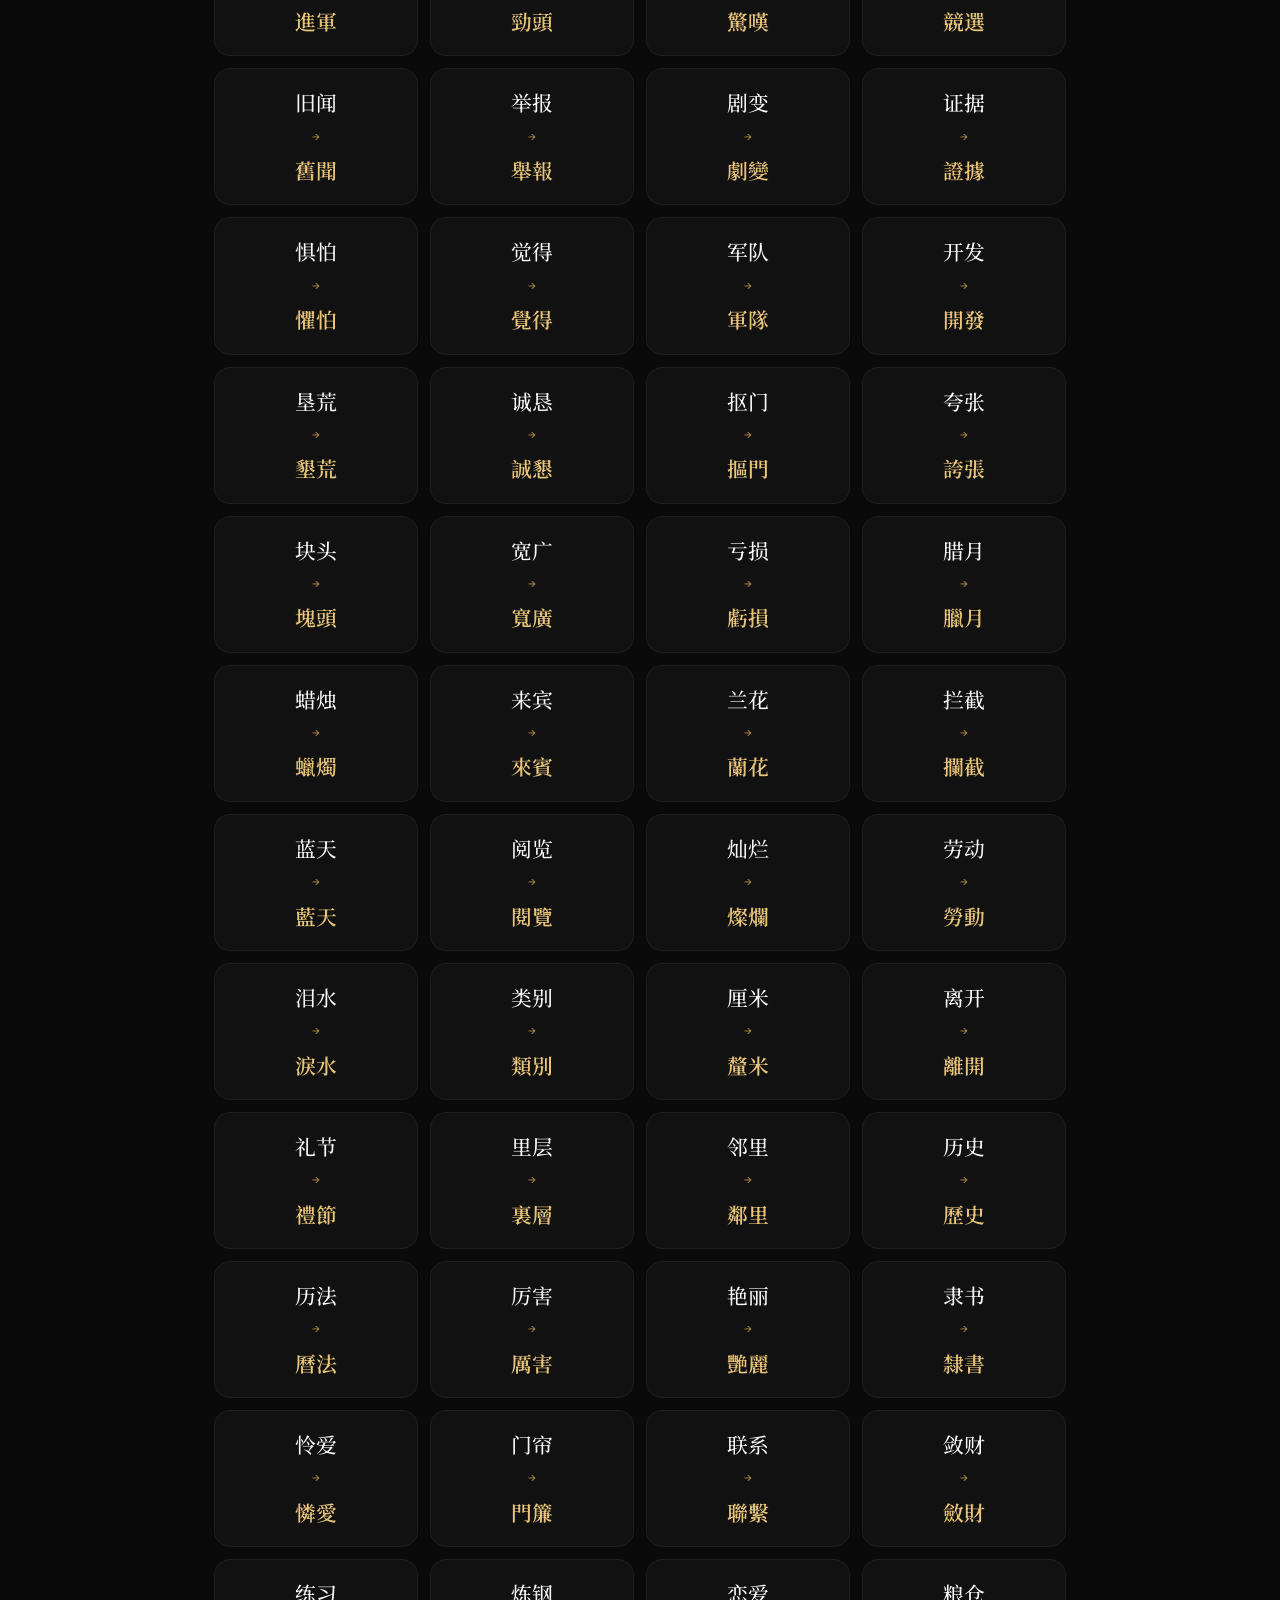
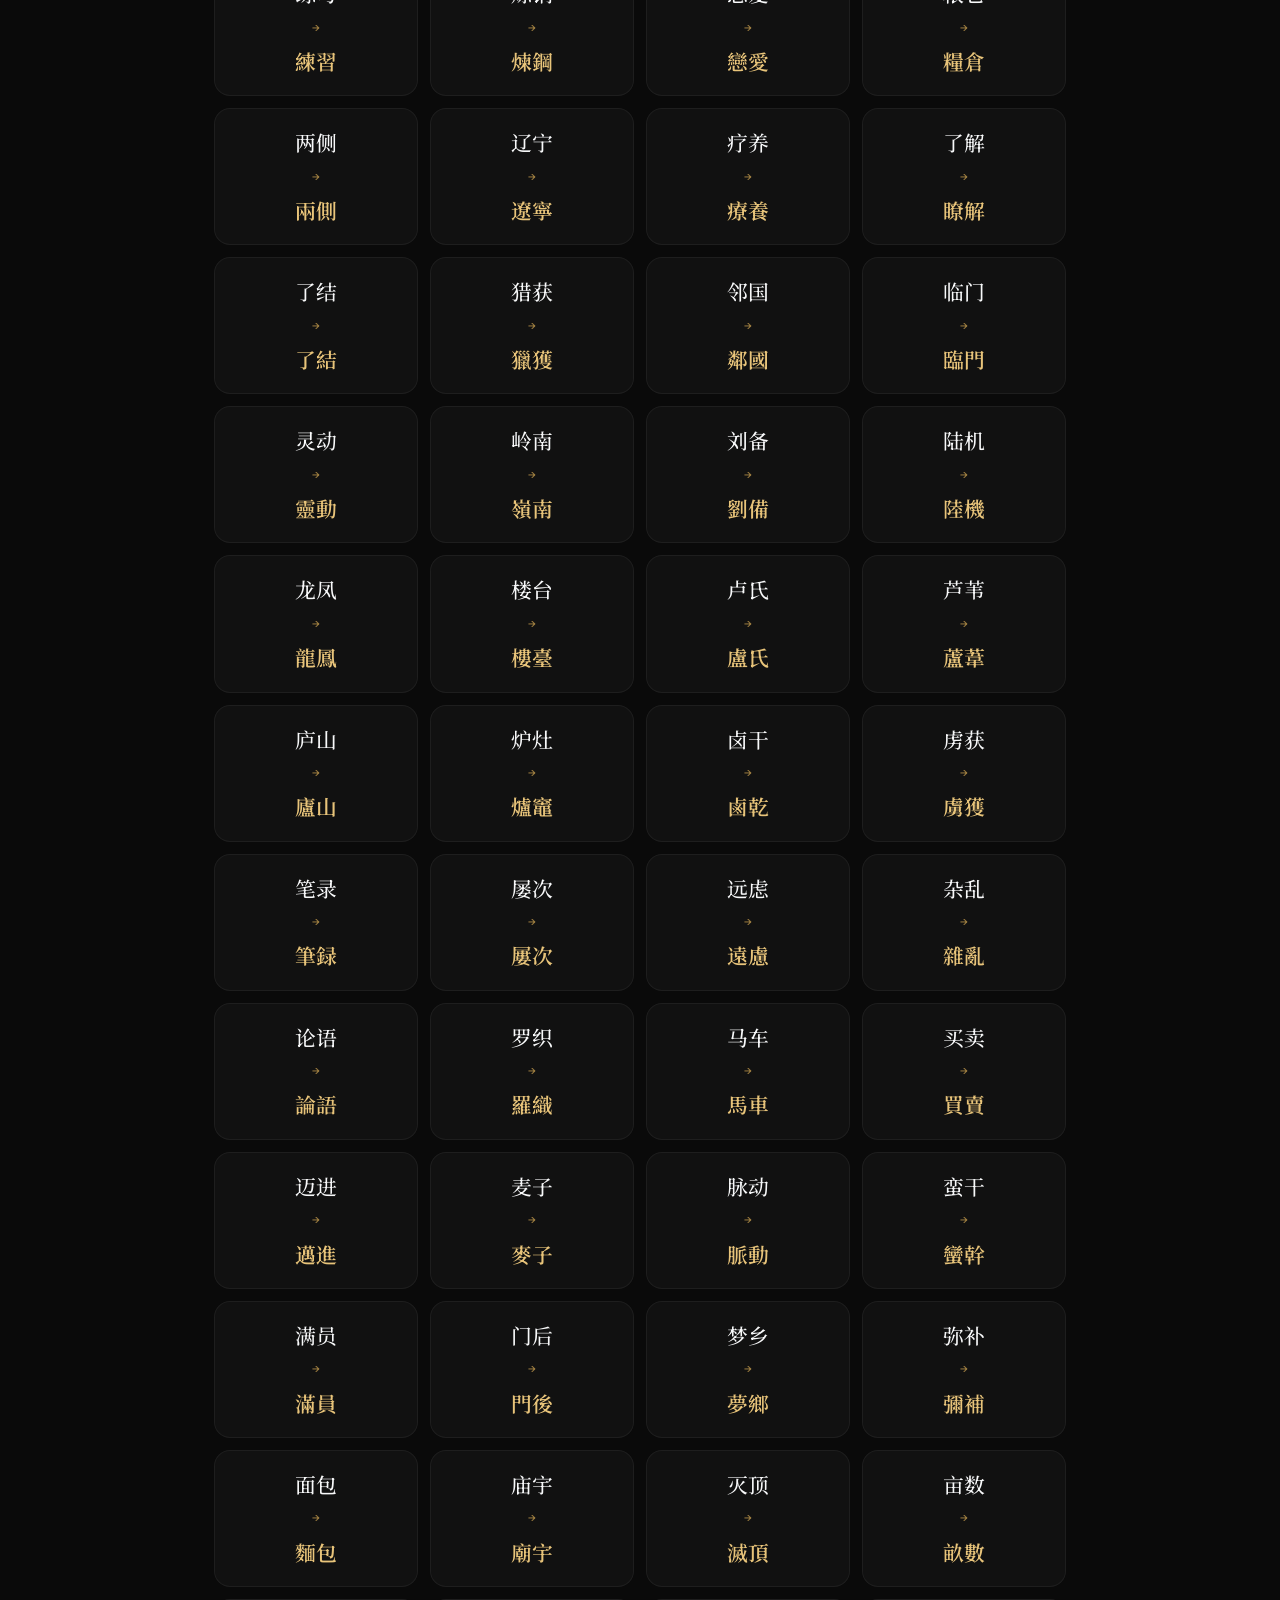
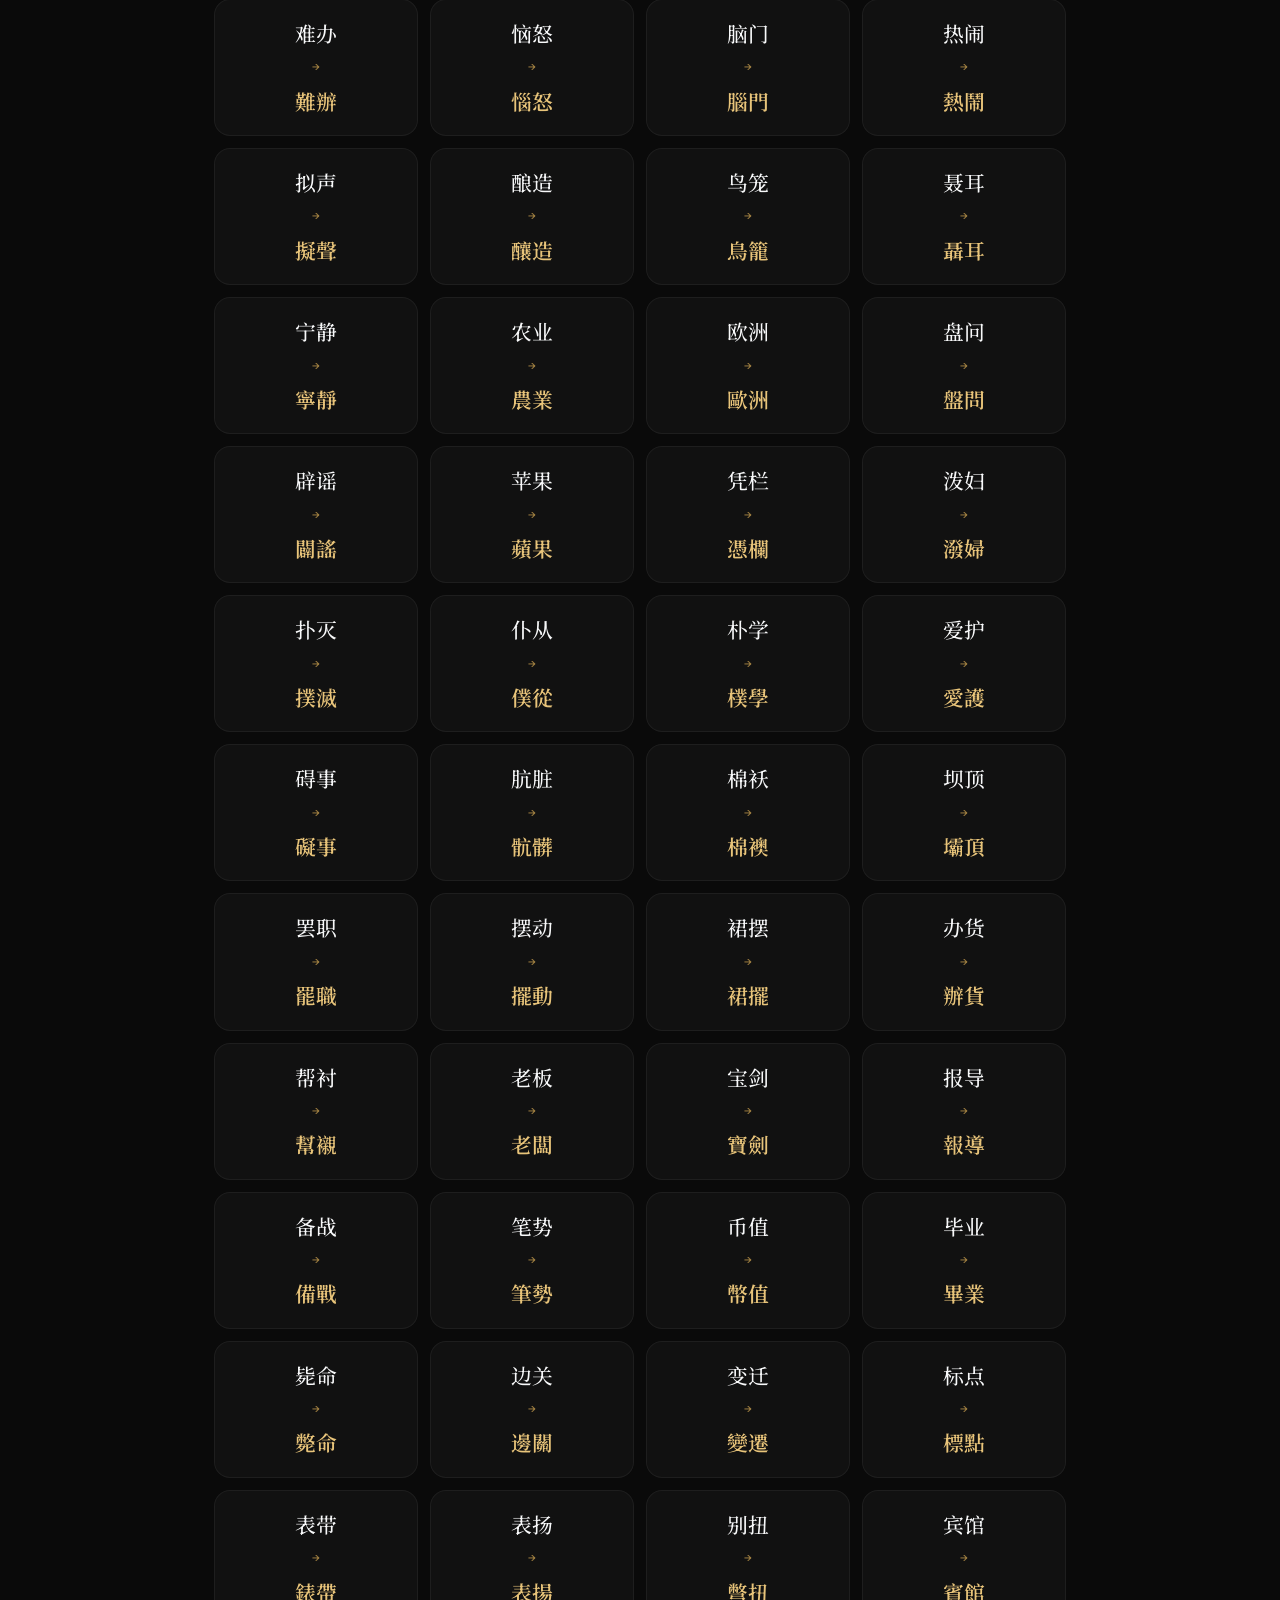
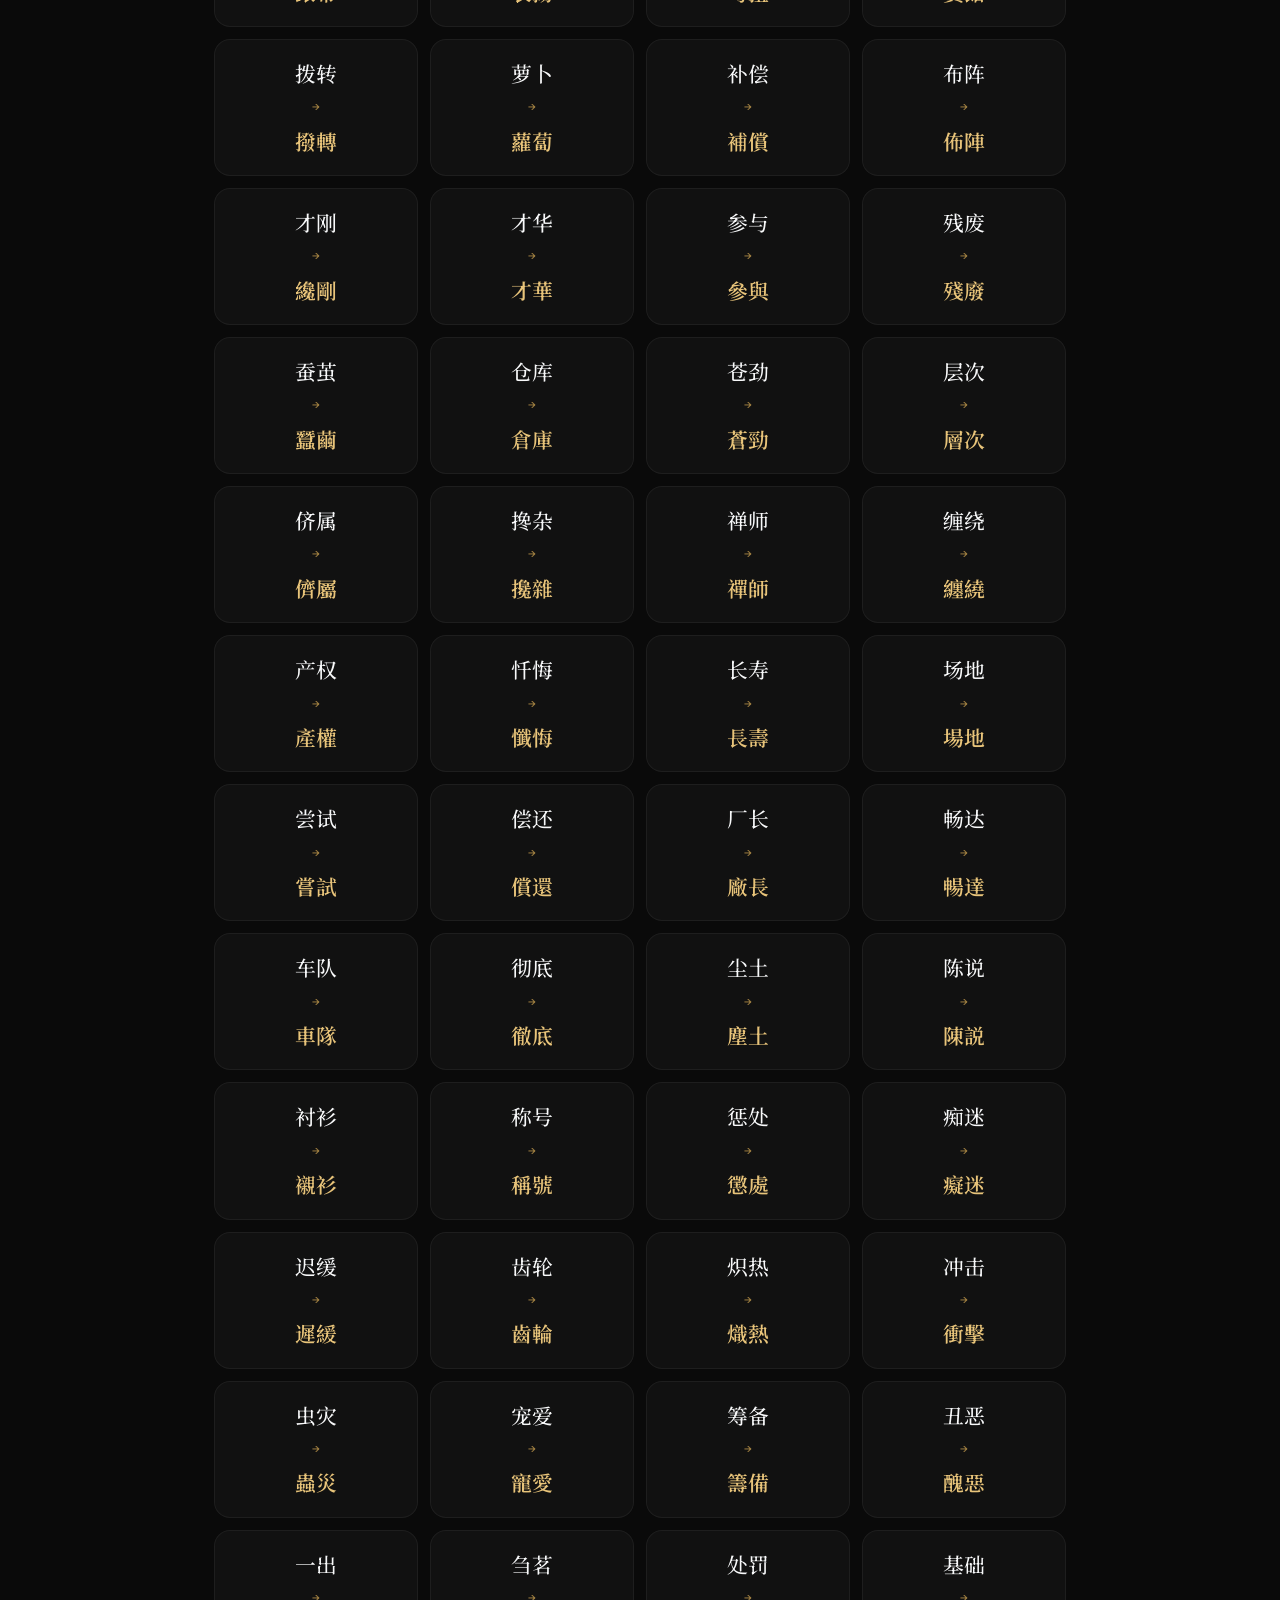
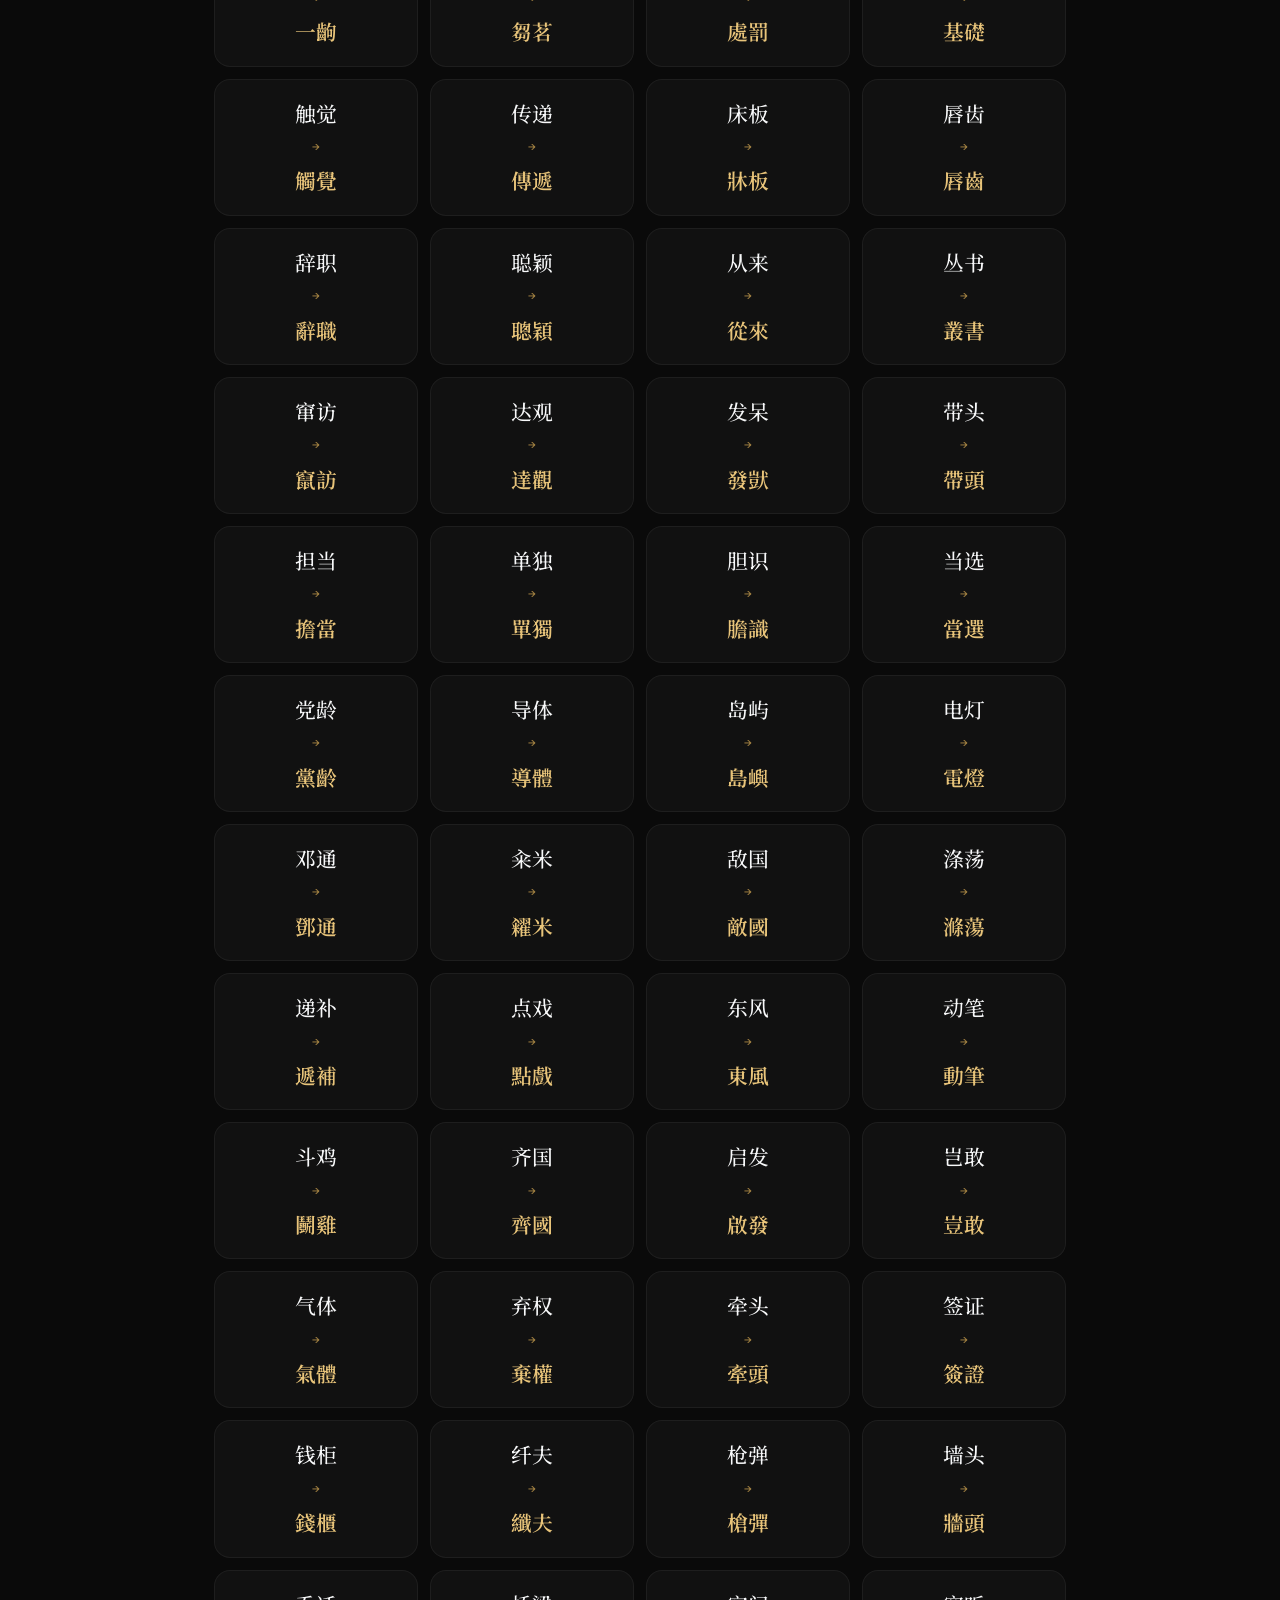
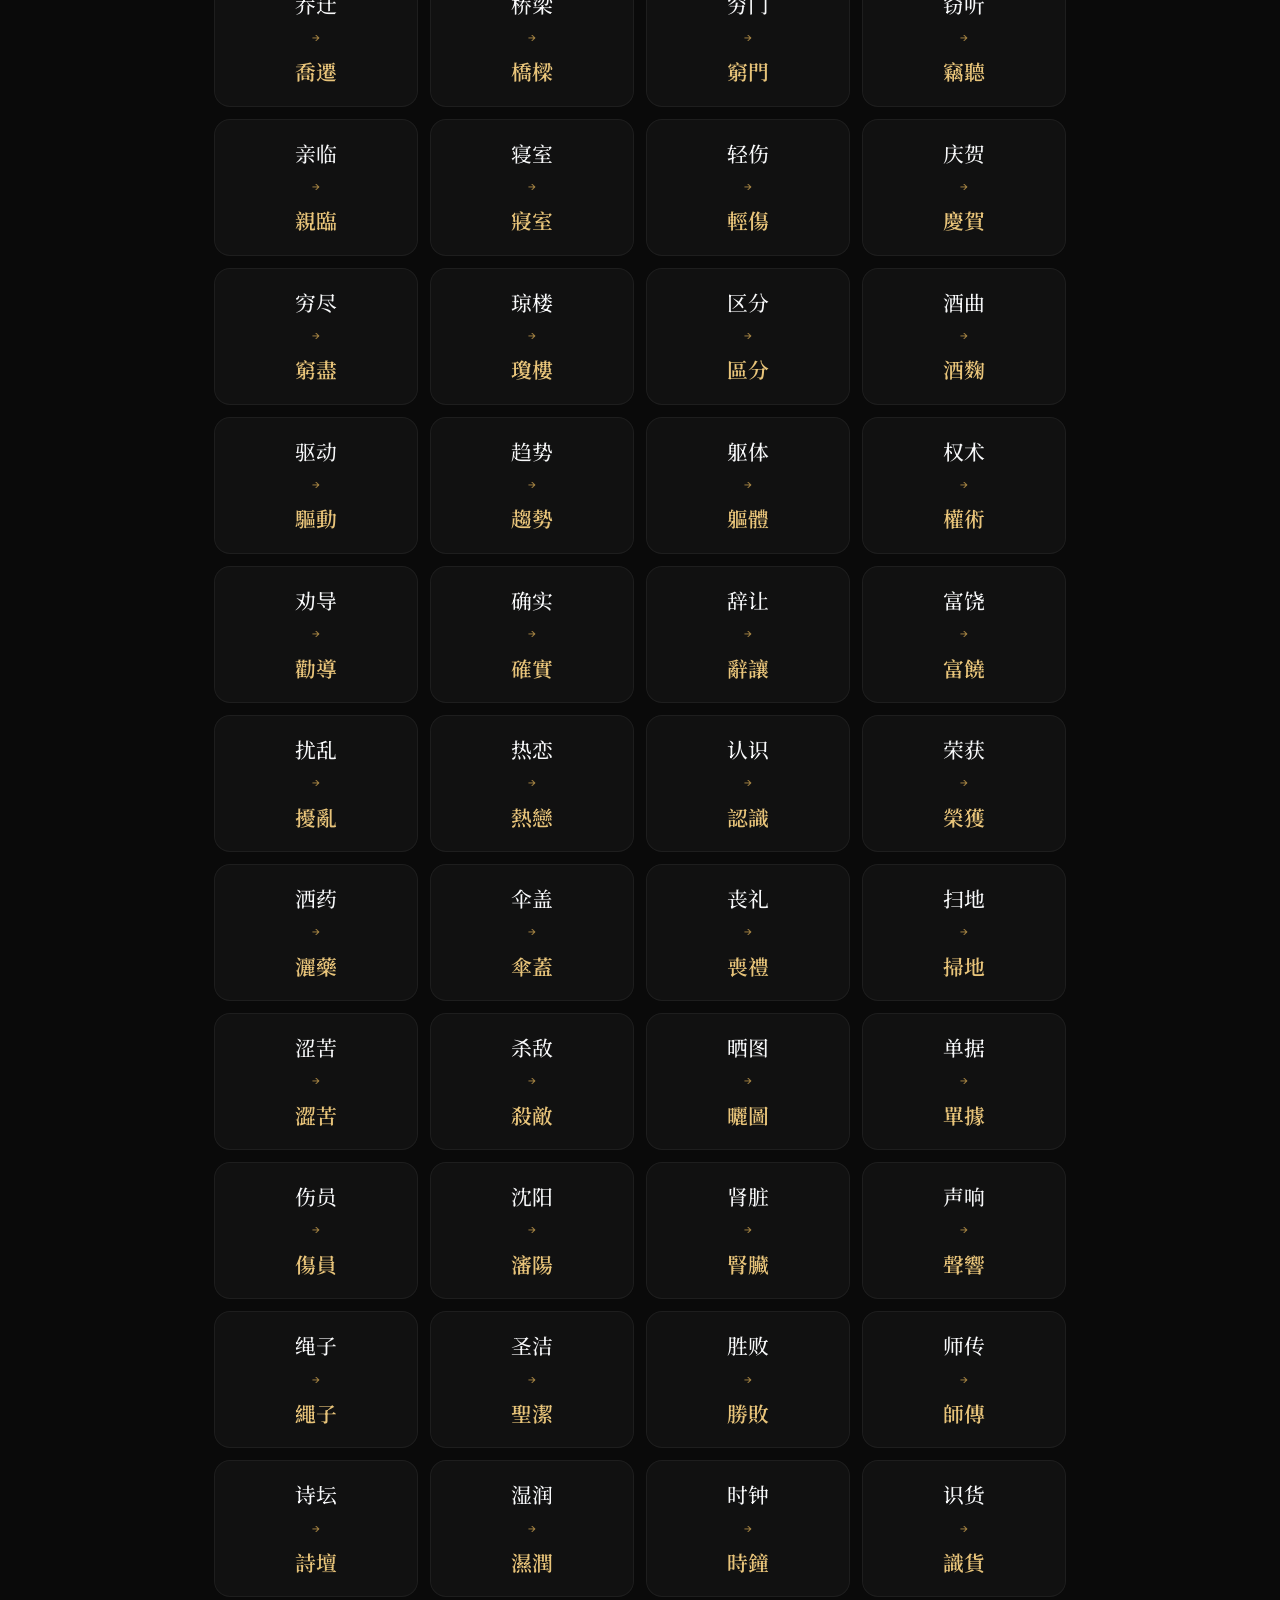
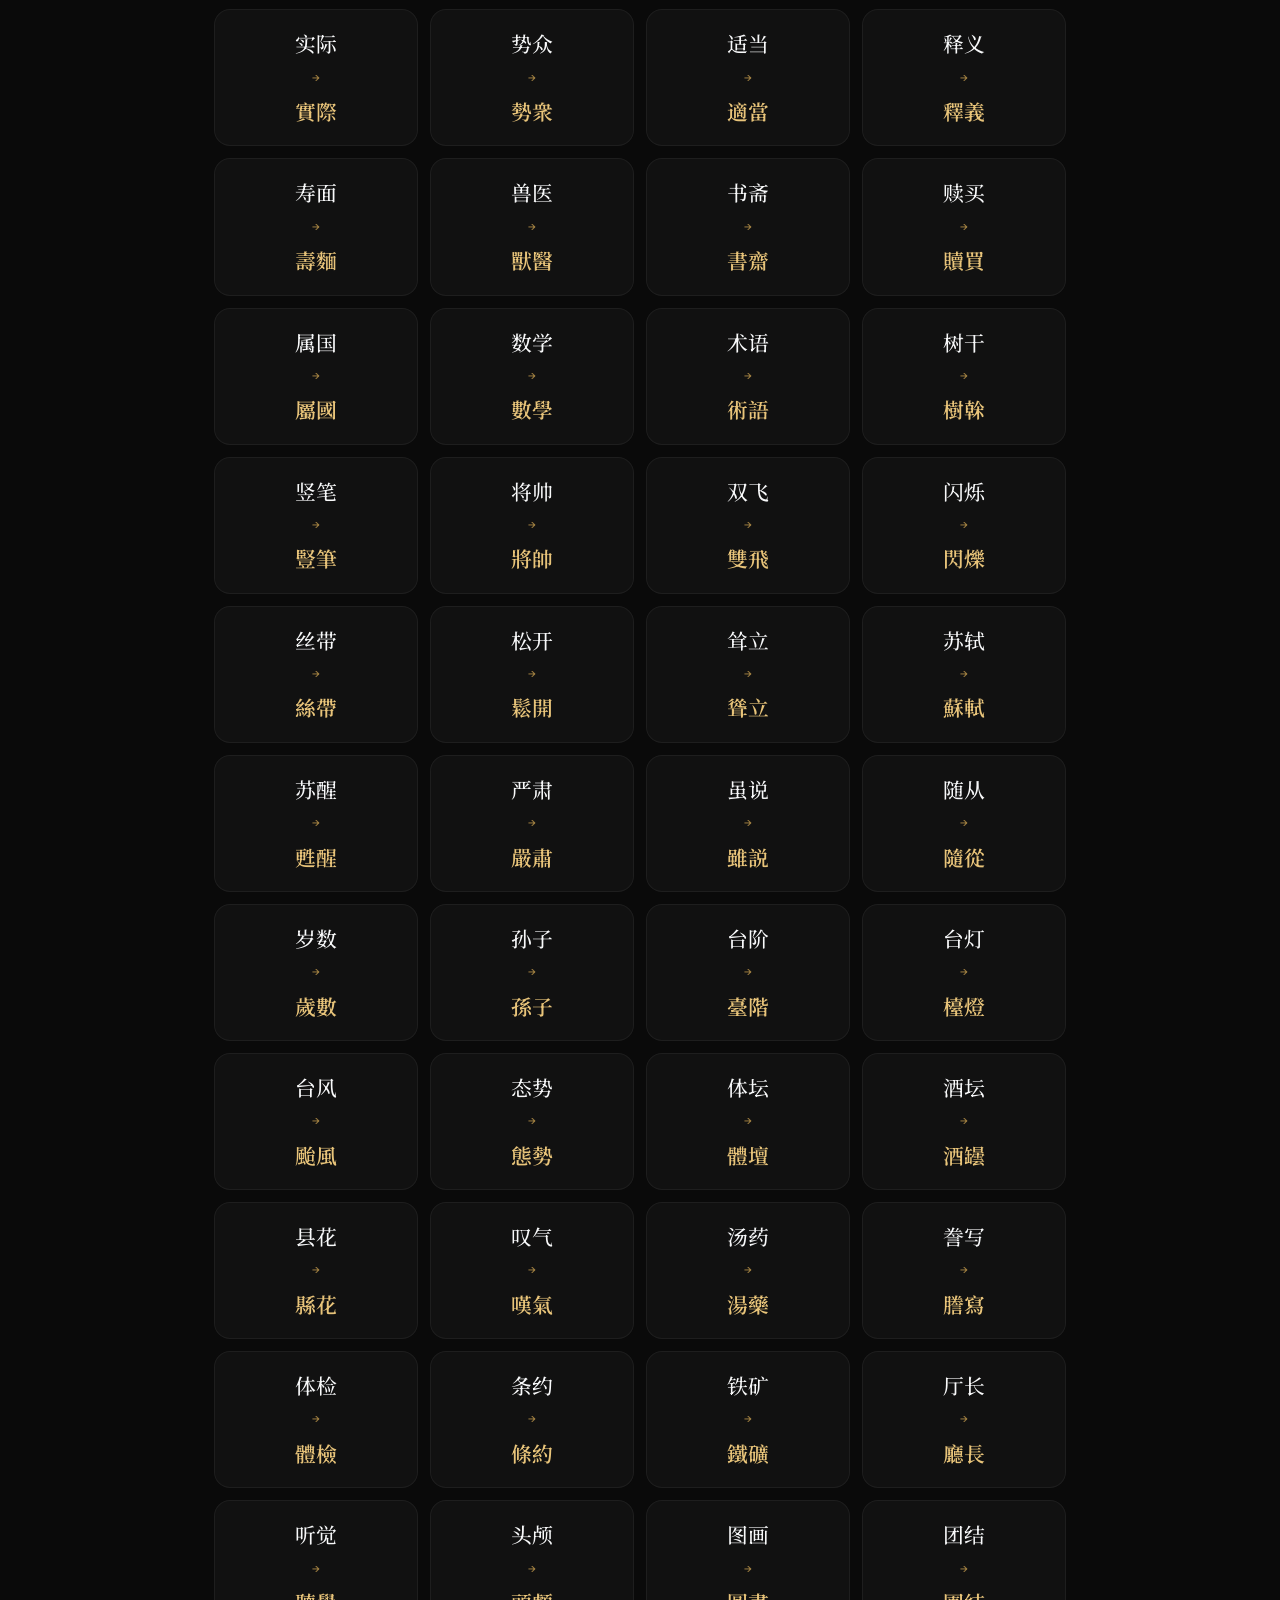
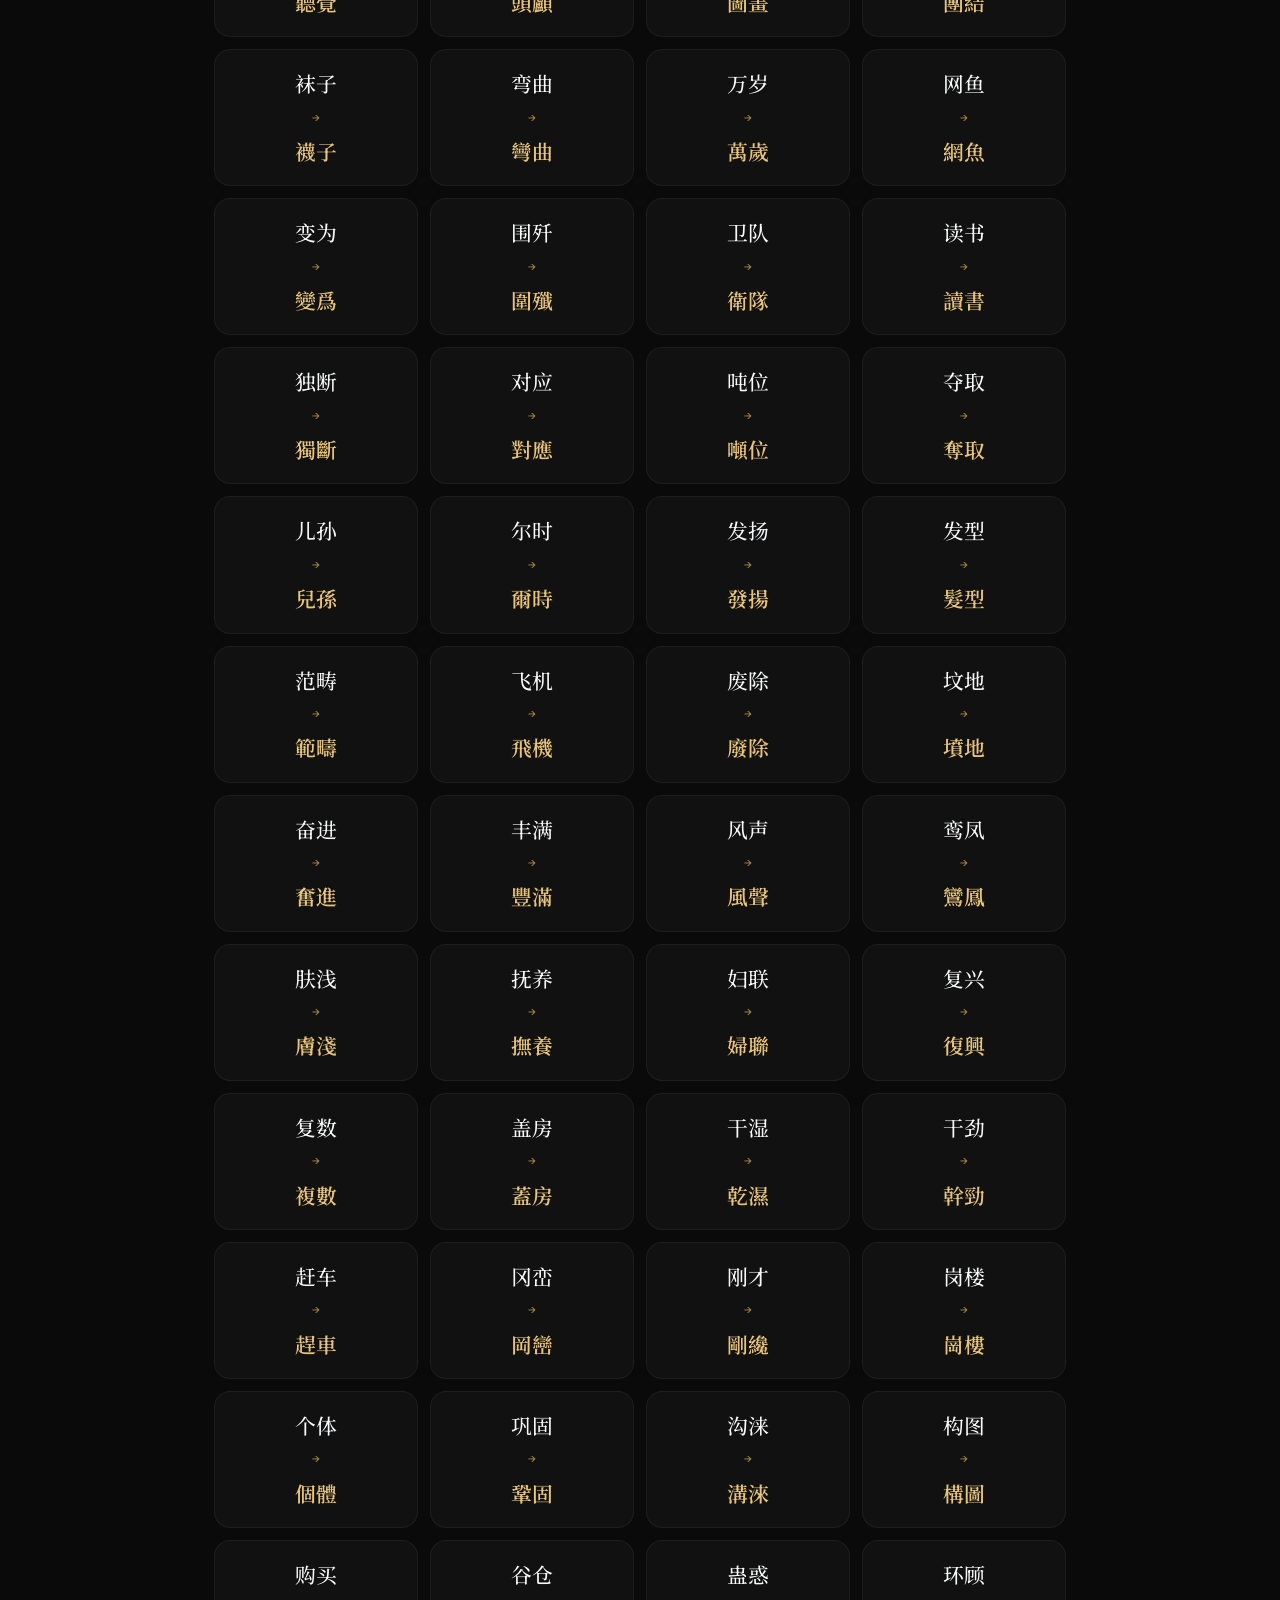
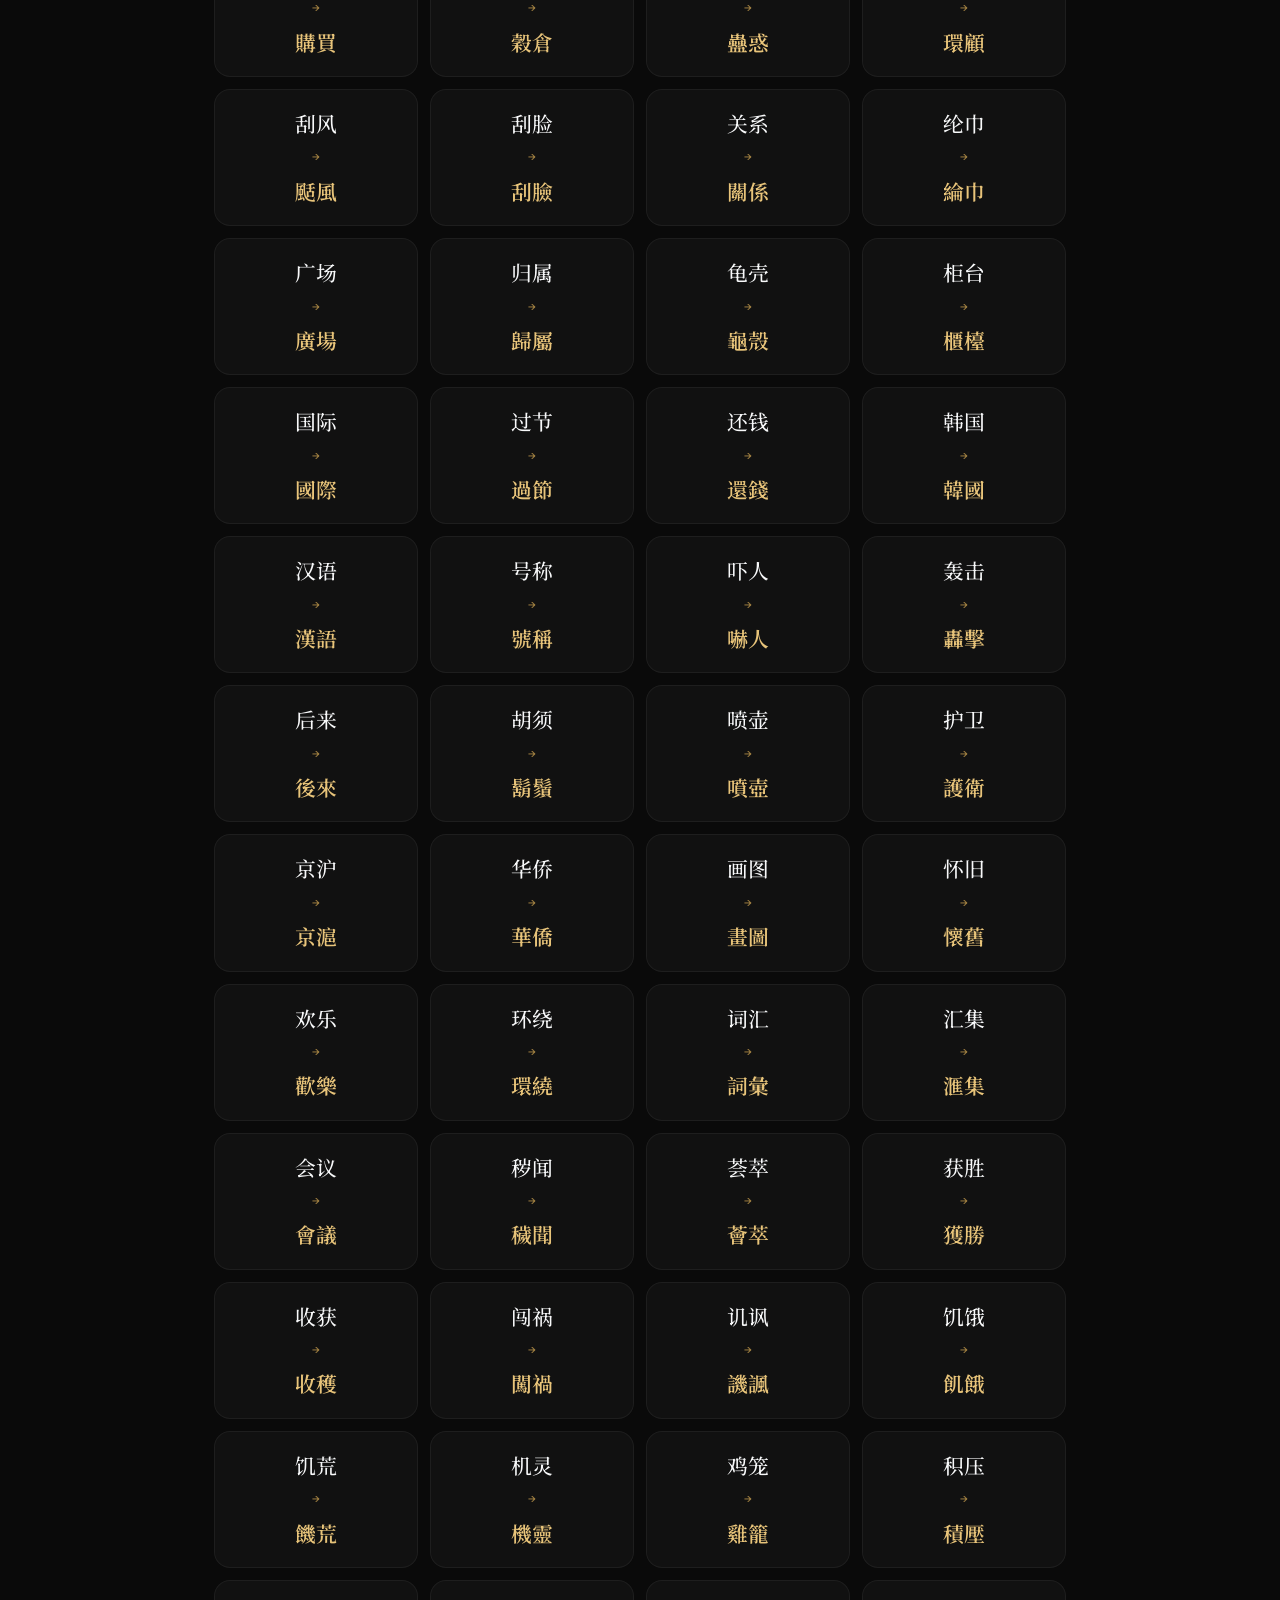
==== commit c7ba4af9: "feat: 全站深度優化 — 圖片渲染修復 + 跨頁連通 + 標題統一 圖片渲染修復（消除視覺突兀）： - charValue filter: 加 contrast(1.8) 前置壓制灰/米白背景  " ====
--- a/convert.html
+++ b/convert.html
@@ -26,10 +26,10 @@
       <a href="index.html" class="nav-link">字形查詢</a>
       <a href="idioms.html" class="nav-link">題庫練習</a>
       <a href="convert.html" class="nav-link active">繁簡轉換</a>
-      <button id="quickSearchBtn" class="btn-icon" title="快速查字 (Cmd+K / Ctrl+K)">
+      <a href="index.html" class="btn-icon" title="前往字形演變查詢">
         <svg width="14" height="14" viewBox="0 0 24 24" fill="none" stroke="currentColor" stroke-width="2.5"><circle cx="11" cy="11" r="8"></circle><line x1="21" y1="21" x2="16.65" y2="16.65"></line></svg>
-        快速查字
-      </button>
+        字形查詢
+      </a>
     </div>
   </nav>
 
--- a/style.css
+++ b/style.css
@@ -164,7 +164,18 @@
 }
 
 /* ── Page Header & Museum Effect ─────────────────────────────────────────── */
-.page-header{margin-bottom:60px; text-align: center; animation: fadeDown 0.8s var(--ease) both; position: relative; z-index: 2;}
+.page-header{
+  margin-bottom: 60px;
+  text-align: center;
+  animation: fadeDown 0.8s var(--ease) both;
+  position: relative;
+  z-index: 2;
+  padding-top: 8px; /* 統一上邊距 */
+}
+
+/* era-depth 微差異：用左邊框色而非背景色，避免顏色突兀 */
+.VariantListA { border-left: 3px solid rgba(79, 168, 155, 0.35) !important; }
+.VariantListB { border-left: 3px solid rgba(79, 168, 155, 0.12) !important; }
 
 .museum-title {
   position: relative;
@@ -538,8 +549,9 @@
   line-height: 1.2;
 }
 
-/* 標題裝飾分隔線 */
-.page-header::after {
+/* 裝飾分隔線：僅在包含 page-title 時顯示（排除 museum-title 頁面） */
+.page-header:has(.page-title)::after,
+.page-header:has(.cvt-title)::after {
   content: '';
   display: block;
   width: 100px;
@@ -597,6 +609,13 @@
   display:flex;flex-direction:column;align-items:center;
   gap:16px;min-width:80px;
   animation:charScaleUp 0.6s var(--ease-elastic) both;
+  cursor: pointer; /* 可點擊：跳轉到字形查詢頁 */
+  border-radius: var(--r-md);
+  padding: 8px;
+  transition: background 0.3s;
+}
+.seq-char:hover {
+  background: rgba(79, 168, 155, 0.07);
 }
 .seq-char:nth-child(2) { animation-delay: 0.1s; }
 .seq-char:nth-child(3) { animation-delay: 0.2s; }
@@ -605,16 +624,17 @@
 .seq-char .ancient-img{
   height:96px;width:auto;max-width:96px;
   object-fit:contain;
-  filter: invert(1) sepia(0.2) hue-rotate(150deg) brightness(1.2) contrast(1.1)
-          drop-shadow(0 4px 12px rgba(79, 168, 155, 0.5));
+  /* 同樣的高對比前置，消除白色/米白背景 */
+  filter: contrast(1.8) invert(1) brightness(1.15) contrast(1.1)
+          drop-shadow(0 4px 14px rgba(79, 168, 155, 0.45));
   transition:all 0.4s var(--ease-elastic);
   image-rendering:-webkit-optimize-contrast;
   image-rendering:crisp-edges;
 }
 .seq-char:hover .ancient-img{
   transform:scale(1.15) translateY(-8px);
-  filter: invert(1) sepia(0.15) hue-rotate(150deg) brightness(1.5) contrast(1.15)
-          drop-shadow(0 10px 28px rgba(79, 168, 155, 0.7));
+  filter: contrast(1.8) invert(1) brightness(1.5) contrast(1.1)
+          drop-shadow(0 12px 32px rgba(79, 168, 155, 0.7));
 }
 .seq-char .ancient-img-placeholder{
   height:96px;width:96px;
@@ -746,13 +766,13 @@
   color:var(--ink-2);line-height:1.6;
 }
 .VariantListA {
-  background: rgba(79, 168, 155, 0.05);
+  background: rgba(12, 16, 28, 0.85);
   border:1px solid var(--line) !important;
   transition:all 0.3s var(--ease-elastic);
   position: relative;
 }
 .VariantListB {
-  background: rgba(0,0,0,0.45);
+  background: rgba(8, 10, 20, 0.92);
   border:1px solid var(--line) !important;
   transition:all 0.3s var(--ease-elastic);
   position: relative;
@@ -765,18 +785,18 @@
 }
 .charValue{
   max-width:64px;height:auto;margin:0 auto 12px;display:block;
-  /* 統一翠玉石刻質感 */
-  filter: invert(1) sepia(0.2) hue-rotate(150deg) brightness(1.2) contrast(1.15)
-          drop-shadow(0 2px 4px rgba(0,0,0,0.7));
+  /* contrast(1.8) 前置：將灰色/米白背景壓成純白，invert 後完全黑化融入深色卡片 */
+  filter: contrast(1.8) invert(1) brightness(1.1) contrast(1.2)
+          drop-shadow(0 2px 6px rgba(0,0,0,0.8));
   transition: transform 0.4s var(--ease-elastic), filter 0.4s;
   image-rendering:-webkit-optimize-contrast;
   image-rendering:crisp-edges;
 }
 .VariantListA:hover .charValue, .VariantListB:hover .charValue {
   transform: scale(1.15);
-  filter: invert(1) sepia(0.15) hue-rotate(150deg) brightness(1.5)
-          drop-shadow(0 8px 20px rgba(79, 168, 155, 0.55))
-          drop-shadow(0 2px 4px rgba(0,0,0,0.8));
+  filter: contrast(1.8) invert(1) brightness(1.4) contrast(1.15)
+          drop-shadow(0 8px 24px rgba(79, 168, 155, 0.6))
+          drop-shadow(0 2px 6px rgba(0,0,0,0.9));
 }
 .Information,.RemindMessage,.ZiList,#StartOrder,
 #yanbian_result tr:has(td[colspan="10"]),
